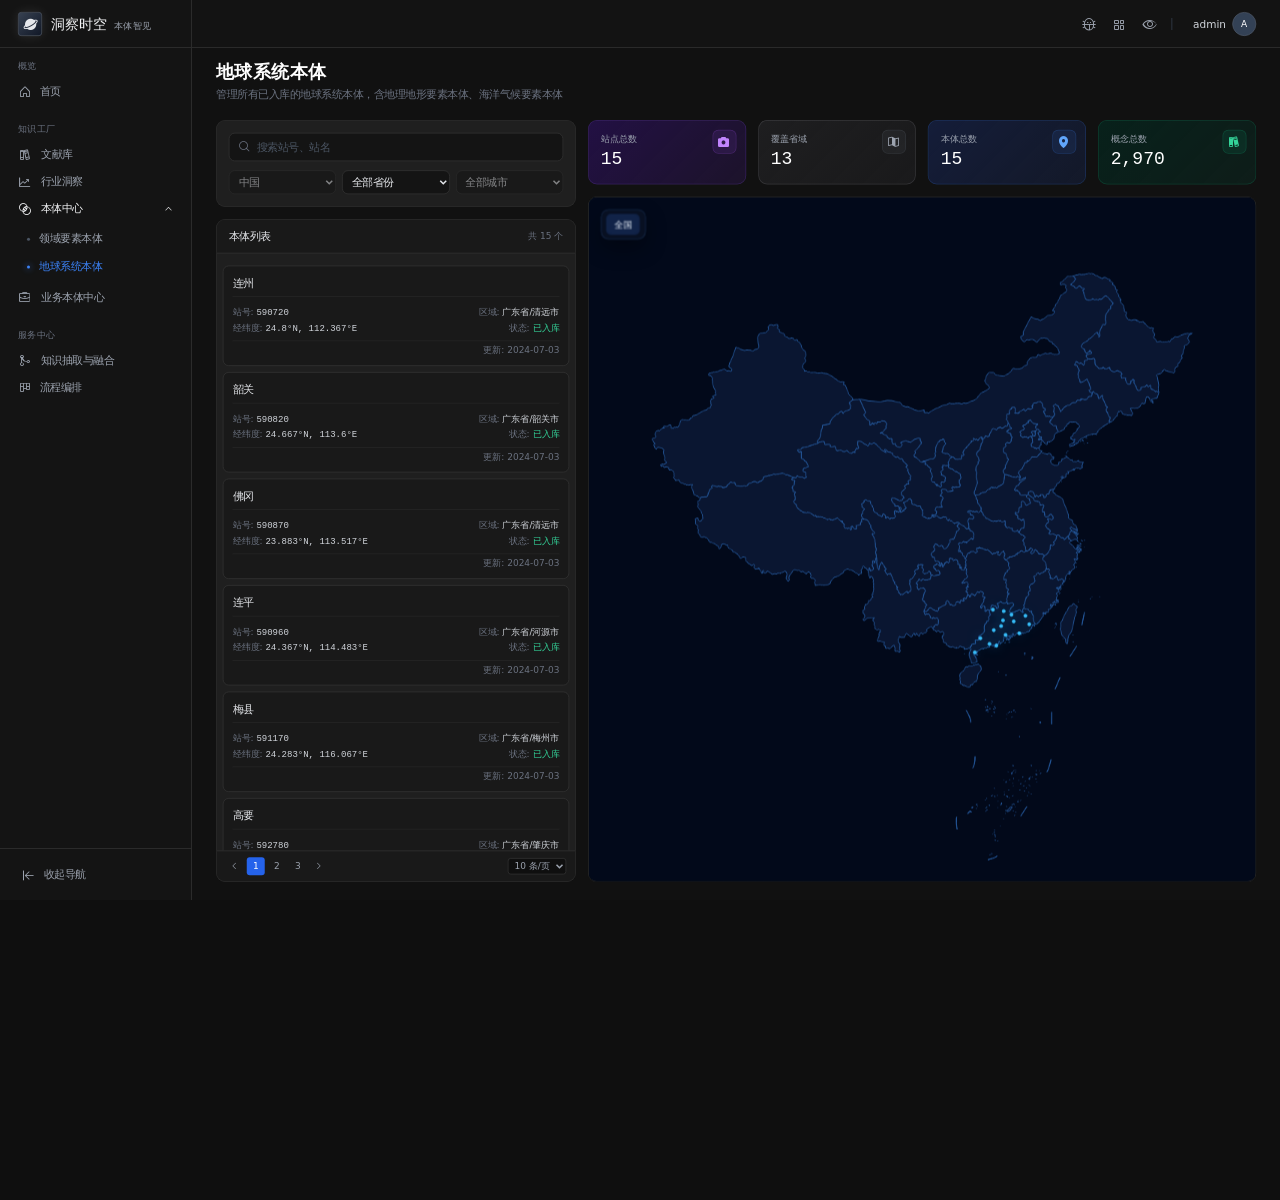
==== geography_ontology/geography_ontology/index.html @ ad1ed8b3 "Add files via upload" ====
﻿﻿﻿﻿﻿﻿﻿﻿﻿﻿﻿﻿﻿﻿﻿﻿﻿﻿﻿﻿﻿﻿﻿﻿﻿﻿﻿﻿﻿﻿﻿﻿﻿﻿﻿﻿﻿﻿﻿﻿﻿﻿﻿﻿﻿﻿﻿﻿﻿﻿﻿﻿﻿﻿﻿﻿﻿﻿﻿﻿﻿﻿﻿﻿﻿﻿﻿﻿﻿﻿﻿<!DOCTYPE html>
<html lang="zh-CN" class="dark">
<head>
    <meta charset="UTF-8">
    <meta name="viewport" content="width=device-width, initial-scale=1.0">
    <title>洞察时空 本体智见 - 领域要素本体</title>
    <!-- Tailwind CSS -->
    <script src="vendor/tailwind-3.4.17.js"></script>
    <script>
        tailwind.config = {
            darkMode: 'class',
            theme: {
                extend: {
                    colors: {
                        dark: {
                            900: '#0f0f0f',
                            800: '#141414',
                            700: '#1e1e1e',
                            600: '#2a2a2a',
                            border: '#333333'
                        },
                        brand: {
                            blue: '#3b82f6',
                            green: '#10b981',
                            purple: '#8b5cf6',
                            orange: '#f59e0b'
                        }
                    },
                    fontFamily: {
                        sans: ['Inter', 'system-ui', '-apple-system', 'BlinkMacSystemFont', 'Segoe UI', 'Roboto', 'Helvetica Neue', 'Arial', 'sans-serif'],
                        mono: ['ui-monospace', 'SFMono-Regular', 'Menlo', 'Monaco', 'Consolas', 'Liberation Mono', 'Courier New', 'monospace'],
                    }
                }
            }
        }
    </script>
    <!-- Alpine.js -->
    <script defer src="vendor/alpine-3.15.12.min.js"></script>
    <!-- ECharts -->
    <script src="vendor/echarts-5.5.0.min.js"></script>
    <!-- Phosphor Icons -->
    <link rel="stylesheet" href="vendor/phosphor/regular/style.css">
    <link rel="stylesheet" href="vendor/phosphor/fill/style.css">
    
    <link rel="stylesheet" href="styles.css">
</head>
<body class="bg-dark-900 text-gray-300 font-sans h-screen overflow-hidden flex selection:bg-brand-blue/30" x-data="ontologyApp()">
    
    <!-- Sidebar -->
    <aside class="w-64 flex-shrink-0 border-r border-dark-border bg-dark-800 flex flex-col h-full transition-all duration-300 relative z-20">
        <!-- Logo Area -->
        <div class="h-16 flex items-center px-6 border-b border-dark-border">
            <div class="flex items-center gap-3">
                <div class="w-8 h-8 rounded bg-gradient-to-br from-gray-700 to-gray-900 flex items-center justify-center border border-gray-600 shadow-[0_0_15px_rgba(255,255,255,0.1)]">
                    <i class="ph-fill ph-planet text-xl text-gray-200"></i>
                </div>
                <span class="text-gray-100 font-medium tracking-wide text-lg">洞察时空 <span class="text-xs text-gray-400 ml-1">本体智见</span></span>
            </div>
        </div>

        <!-- Navigation Menu -->
        <div class="flex-1 overflow-y-auto py-4 px-3 space-y-6">
            <!-- 概览 -->
            <div>
                <div class="text-xs text-gray-500 mb-2 px-3 tracking-wider">概览</div>
                <a href="#" class="flex items-center gap-3 px-3 py-2 rounded-lg text-gray-400 hover:text-gray-100 hover:bg-dark-700 transition-colors">
                    <i class="ph ph-house text-lg"></i>
                    <span class="text-sm">首页</span>
                </a>
            </div>

            <!-- 知识工厂 -->
            <div x-data="{ ontologyOpen: true }">
                <div class="text-xs text-gray-500 mb-2 px-3 tracking-wider">知识工厂</div>
                <a href="#" class="flex items-center gap-3 px-3 py-2 rounded-lg text-gray-400 hover:text-gray-100 hover:bg-dark-700 transition-colors">
                    <i class="ph ph-books text-lg"></i>
                    <span class="text-sm">文献库</span>
                </a>
                <a href="#" class="flex items-center gap-3 px-3 py-2 rounded-lg text-gray-400 hover:text-gray-100 hover:bg-dark-700 transition-colors">
                    <i class="ph ph-chart-line-up text-lg"></i>
                    <span class="text-sm">行业洞察</span>
                </a>
                
                <!-- 本体中心 (一级菜单) -->
                <div>
                    <button @click="ontologyOpen = !ontologyOpen" class="w-full flex items-center justify-between px-3 py-2 rounded-lg text-gray-100 hover:bg-dark-700 transition-colors">
                        <div class="flex items-center gap-3">
                            <i class="ph ph-intersect text-lg"></i>
                            <span class="text-sm font-medium">本体中心</span>
                        </div>
                        <i class="ph ph-caret-down text-xs transition-transform duration-200" :class="ontologyOpen ? 'rotate-180' : ''"></i>
                    </button>
                    <!-- 二级菜单 -->
                    <div x-show="ontologyOpen" x-collapse class="nav-submenu">
                        <a href="#" @click.prevent="activeMenu = 'domain'" :class="activeMenu === 'domain' ? 'active' : ''">领域要素本体</a>
                        <a href="#" @click.prevent="activeMenu = 'geography'" :class="activeMenu === 'geography' ? 'active' : ''">地球系统本体</a>
                    </div>
                </div>

                <a href="#" class="flex items-center gap-3 px-3 py-2 rounded-lg text-gray-400 hover:text-gray-100 hover:bg-dark-700 transition-colors mt-1">
                    <i class="ph ph-briefcase text-lg"></i>
                    <span class="text-sm">业务本体中心</span>
                </a>
            </div>

            <!-- 服务中心 -->
            <div>
                <div class="text-xs text-gray-500 mb-2 px-3 tracking-wider">服务中心</div>
                <a href="#" class="flex items-center gap-3 px-3 py-2 rounded-lg text-gray-400 hover:text-gray-100 hover:bg-dark-700 transition-colors">
                    <i class="ph ph-git-merge text-lg"></i>
                    <span class="text-sm">知识抽取与融合</span>
                </a>
                <a href="#" class="flex items-center gap-3 px-3 py-2 rounded-lg text-gray-400 hover:text-gray-100 hover:bg-dark-700 transition-colors">
                    <i class="ph ph-kanban text-lg"></i>
                    <span class="text-sm">流程编排</span>
                </a>
            </div>
        </div>

        <!-- Bottom Actions -->
        <div class="p-4 border-t border-dark-border">
            <button class="flex items-center gap-3 px-3 py-2 rounded-lg text-gray-400 hover:text-gray-100 hover:bg-dark-700 transition-colors w-full">
                <i class="ph ph-arrow-line-left text-lg"></i>
                <span class="text-sm">收起导航</span>
            </button>
        </div>
    </aside>

    <!-- Main Content -->
    <main class="flex-1 flex flex-col h-full relative overflow-hidden bg-[#111111]">
        <!-- Top Header -->
        <header class="h-16 flex items-center justify-end px-6 border-b border-dark-border bg-dark-800/80 backdrop-blur-sm z-10 absolute top-0 w-full">
            <div class="flex items-center gap-5">
                <button class="text-gray-400 hover:text-white transition"><i class="ph ph-bug text-xl"></i></button>
                <button class="text-gray-400 hover:text-white transition"><i class="ph ph-squares-four text-xl"></i></button>
                <button class="text-gray-400 hover:text-white transition"><i class="ph ph-eye text-xl"></i></button>
                <div class="h-4 w-px bg-gray-700"></div>
                <div class="flex items-center gap-2 cursor-pointer hover:bg-dark-700 py-1 px-2 rounded transition">
                    <span class="text-sm text-gray-300">admin</span>
                    <span class="w-8 h-8 rounded-full border border-gray-600 bg-slate-700 text-xs text-white flex items-center justify-center" aria-label="Admin avatar">A</span>
                </div>
            </div>
        </header>

        <!-- Scrollable Content Area -->
        <div class="flex-1 overflow-y-auto pt-16 pb-6 px-8 relative">
            
            <!-- ==============================
                 领域要素本体 (Domain View)
            ============================== -->
            <div x-show="activeMenu === 'domain'" x-cloak class="flex flex-col h-full">
                <!-- Page Title Area -->
                <div x-show="geoPageMode === 'main' && geoCurrentView !== 'graph'" x-cloak class="mt-4 mb-6">
                    <h1 class="text-2xl font-semibold text-white mb-1 tracking-wide">领域要素本体</h1>
                    <p class="text-sm text-gray-500">管理所有已入库领域要素本体，支持编辑、版本追踪与跨任务复用</p>
                </div>

                <!-- Stats Cards -->
                <div x-show="geoPageMode === 'main' && geoCurrentView !== 'graph'" x-cloak class="grid grid-cols-1 md:grid-cols-2 lg:grid-cols-4 gap-4 mb-6">
                    <!-- Card 1 -->
                    <div class="rounded-xl p-5 stat-card-blue relative overflow-hidden group">
                        <div class="absolute top-4 right-4 w-10 h-10 rounded-lg bg-blue-500/10 flex items-center justify-center border border-blue-500/20">
                            <i class="ph-fill ph-intersect text-blue-400 text-xl"></i>
                        </div>
                        <div class="text-sm text-gray-400 mb-2">本体总数</div>
                        <div class="text-3xl font-mono text-white mb-3">104</div>
                        <div class="text-xs text-gray-500 flex items-center gap-1">
                            当前库内本体条目
                        </div>
                    </div>
                    <!-- Card 2 -->
                    <div class="rounded-xl p-5 stat-card-green relative overflow-hidden group">
                        <div class="absolute top-4 right-4 w-10 h-10 rounded-lg bg-emerald-500/10 flex items-center justify-center border border-emerald-500/20">
                            <i class="ph-fill ph-books text-emerald-400 text-xl"></i>
                        </div>
                        <div class="text-sm text-gray-400 mb-2">累计概念数</div>
                        <div class="text-3xl font-mono text-white mb-3">4,099</div>
                        <div class="text-xs text-gray-500 flex items-center gap-1">
                            其中 0 个待人工确认
                        </div>
                    </div>
                    <!-- Card 3 -->
                    <div class="rounded-xl p-5 stat-card-gray relative overflow-hidden group">
                        <div class="absolute top-4 right-4 w-10 h-10 rounded-lg bg-gray-500/10 flex items-center justify-center border border-gray-500/20">
                            <i class="ph-fill ph-share-network text-gray-400 text-xl"></i>
                        </div>
                        <div class="text-sm text-gray-400 mb-2">累计关系数</div>
                        <div class="text-3xl font-mono text-white mb-3">4,953</div>
                        <div class="text-xs text-gray-500 flex items-center gap-1">
                            各本体 relate_nums 合计
                        </div>
                    </div>
                    <!-- Card 4 -->
                    <div class="rounded-xl p-5 stat-card-purple relative overflow-hidden group">
                        <div class="absolute top-4 right-4 w-10 h-10 rounded-lg bg-purple-500/10 flex items-center justify-center border border-purple-500/20">
                            <i class="ph-fill ph-hard-drives text-purple-400 text-xl"></i>
                        </div>
                        <div class="text-sm text-gray-400 mb-2">版本状态明细</div>
                        <div class="text-3xl font-mono text-white mb-3">111</div>
                        <div class="text-xs text-gray-500 flex items-center gap-1">
                            ontology_center_version 行数
                        </div>
                    </div>
                </div>

                <!-- Toolbar & Content Container -->
                <div class="glass-panel rounded-xl border border-dark-border flex flex-col flex-1 min-h-[500px]">
                    
                    <!-- Toolbar -->
                    <div class="p-4 border-b border-dark-border flex flex-wrap items-center justify-between gap-4">
                        <div class="flex items-center gap-3">
                            <button class="flex items-center gap-2 px-3 py-1.5 rounded-lg bg-dark-700 hover:bg-dark-600 border border-dark-border text-sm text-gray-300 transition-colors">
                                <i class="ph ph-arrows-clockwise"></i>
                                刷新
                            </button>
                        </div>

                        <div class="flex items-center gap-3">
                            <!-- Filters -->
                            <div class="flex items-center bg-dark-800 rounded-lg border border-dark-border p-1">
                                <select class="bg-transparent text-sm text-gray-300 px-2 py-1 outline-none border-r border-dark-border cursor-pointer appearance-none pr-6 relative">
                                    <option>全部领域</option>
                                    <option>地质</option>
                                    <option>光伏</option>
                                </select>
                                <select class="bg-transparent text-sm text-gray-300 px-2 py-1 outline-none cursor-pointer appearance-none pr-6">
                                    <option>更新日期降序 (新→旧)</option>
                                    <option>更新日期升序 (旧→新)</option>
                                </select>
                            </div>

                            <!-- View Toggles -->
                            <div class="flex items-center bg-dark-800 rounded-lg border border-dark-border p-1">
                                <button @click="currentView = 'graph'" 
                                        :class="currentView === 'graph' ? 'bg-dark-600 text-white shadow' : 'text-gray-400 hover:text-gray-200'"
                                        class="flex items-center gap-1.5 px-3 py-1 rounded-md text-sm transition-all">
                                    <i class="ph ph-projector-screen-chart"></i>
                                    图谱
                                </button>
                                <button @click="currentView = 'list'" 
                                        :class="currentView === 'list' ? 'bg-dark-600 text-white shadow' : 'text-gray-400 hover:text-gray-200'"
                                        class="flex items-center gap-1.5 px-3 py-1 rounded-md text-sm transition-all">
                                    <i class="ph ph-list-dashes"></i>
                                    列表
                                </button>
                                <button @click="currentView = 'card'" 
                                        :class="currentView === 'card' ? 'bg-dark-600 text-white shadow' : 'text-gray-400 hover:text-gray-200'"
                                        class="flex items-center gap-1.5 px-3 py-1 rounded-md text-sm transition-all">
                                    <i class="ph ph-squares-four"></i>
                                    展板
                                </button>
                            </div>

                            <!-- Search -->
                            <div class="relative">
                                <i class="ph ph-magnifying-glass absolute left-3 top-1/2 -translate-y-1/2 text-gray-500"></i>
                                <input type="text" placeholder="搜索本体名称" class="bg-dark-800 border border-dark-border rounded-lg pl-9 pr-4 py-1.5 text-sm text-gray-200 focus:outline-none focus:border-gray-500 w-48 transition-colors placeholder-gray-600">
                            </div>
                        </div>
                    </div>

                    <!-- Content Area -->
                    <div class="flex-1 relative bg-dark-900/50 rounded-b-xl overflow-hidden">
                        
                        <!-- List View -->
                        <div x-show="currentView === 'list'" x-cloak class="absolute inset-0 overflow-auto">
                            <table class="w-full text-left dark-table">
                                <thead>
                                    <tr>
                                        <th class="w-12"><input type="checkbox" class="custom-checkbox"></th>
                                        <th>本体名称</th>
                                        <th>领域</th>
                                        <th>状态</th>
                                        <th>概念</th>
                                        <th>关系</th>
                                        <th>版本</th>
                                        <th>创建者</th>
                                        <th>更新时间</th>
                                        <th class="text-right">操作</th>
                                    </tr>
                                </thead>
                                <tbody>
                                    <template x-for="item in ontologies" :key="item.id">
                                        <tr>
                                            <td><input type="checkbox" class="custom-checkbox"></td>
                                            <td>
                                                <div class="font-medium text-gray-200" x-text="item.name"></div>
                                            </td>
                                            <td>
                                                <span class="px-2 py-1 rounded bg-dark-700 text-xs border border-dark-border" x-text="item.domain"></span>
                                            </td>
                                            <td>
                                                <div class="flex items-center text-xs">
                                                    <span class="status-dot" :class="item.status === '已入库' ? 'status-published' : 'status-draft'"></span>
                                                    <span :class="item.status === '已入库' ? 'text-emerald-400' : 'text-amber-400'" x-text="item.status"></span>
                                                </div>
                                            </td>
                                            <td x-text="item.concepts" class="font-mono text-gray-400"></td>
                                            <td x-text="item.relations" class="font-mono text-gray-400"></td>
                                            <td x-text="item.version" class="font-mono text-gray-400"></td>
                                            <td x-text="item.creator" class="text-gray-500"></td>
                                            <td x-text="item.updatedAt" class="text-gray-500 text-xs"></td>
                                            <td class="text-right">
                                                <div class="flex items-center justify-end gap-3 text-xs">
                                                    <button class="text-blue-400 hover:text-blue-300 transition">预览</button>
                                                    <button class="text-blue-400 hover:text-blue-300 transition">版本</button>
                                                    <button class="text-red-400 hover:text-red-300 transition">删除</button>
                                                </div>
                                            </td>
                                        </tr>
                                    </template>
                                </tbody>
                            </table>
                            
                            <!-- Pagination (List View) -->
                            <div class="px-6 py-4 border-t border-dark-border flex items-center justify-end gap-4 text-sm text-gray-400">
                                <span>共 104 条</span>
                                <div class="flex items-center gap-1">
                                    <button class="w-7 h-7 rounded flex items-center justify-center hover:bg-dark-700 border border-transparent hover:border-dark-border"><i class="ph ph-caret-left"></i></button>
                                    <button class="w-7 h-7 rounded flex items-center justify-center bg-blue-600 text-white">1</button>
                                    <button class="w-7 h-7 rounded flex items-center justify-center hover:bg-dark-700 border border-transparent hover:border-dark-border">2</button>
                                    <button class="w-7 h-7 rounded flex items-center justify-center hover:bg-dark-700 border border-transparent hover:border-dark-border">3</button>
                                    <button class="w-7 h-7 rounded flex items-center justify-center hover:bg-dark-700 border border-transparent hover:border-dark-border">4</button>
                                    <span class="px-1">...</span>
                                    <button class="w-7 h-7 rounded flex items-center justify-center hover:bg-dark-700 border border-transparent hover:border-dark-border">7</button>
                                    <button class="w-7 h-7 rounded flex items-center justify-center hover:bg-dark-700 border border-transparent hover:border-dark-border"><i class="ph ph-caret-right"></i></button>
                                </div>
                                <div class="flex items-center gap-2">
                                    <select class="bg-dark-800 border border-dark-border rounded px-2 py-1 outline-none text-xs">
                                        <option>15 条/页</option>
                                    </select>
                                    <span>跳至</span>
                                    <input type="text" class="w-10 bg-dark-800 border border-dark-border rounded px-2 py-1 outline-none text-center text-xs">
                                    <span>页</span>
                                </div>
                            </div>
                        </div>

                        <!-- Card View -->
                        <div x-show="currentView === 'card'" x-cloak class="absolute inset-0 overflow-auto p-6">
                            <div class="grid grid-cols-1 md:grid-cols-2 xl:grid-cols-4 gap-4">
                                <template x-for="item in ontologies" :key="item.id">
                                    <div class="glass-card rounded-xl p-5 hover:border-gray-500 transition-colors cursor-pointer group">
                                        <div class="flex items-start justify-between mb-3">
                                            <h3 class="font-medium text-gray-200 group-hover:text-blue-400 transition-colors line-clamp-2 pr-2" x-text="item.name"></h3>
                                            <div class="flex-shrink-0 flex items-center px-2 py-1 rounded bg-dark-800 border border-dark-border text-xs gap-1.5">
                                                <span class="status-dot !mr-0" :class="item.status === '已入库' ? 'status-published' : 'status-draft'"></span>
                                                <span :class="item.status === '已入库' ? 'text-emerald-400' : 'text-amber-400'" x-text="item.status"></span>
                                            </div>
                                        </div>
                                        <div class="mb-4">
                                            <span class="px-2 py-1 rounded bg-dark-800 text-xs border border-dark-border text-gray-400" x-text="item.domain"></span>
                                        </div>
                                        <div class="grid grid-cols-3 gap-2 mb-4 pb-4 border-b border-dark-border/50">
                                            <div>
                                                <div class="text-xs text-gray-500 mb-1">概念</div>
                                                <div class="font-mono text-gray-300 text-lg" x-text="item.concepts"></div>
                                            </div>
                                            <div>
                                                <div class="text-xs text-gray-500 mb-1">关系</div>
                                                <div class="font-mono text-gray-300 text-lg" x-text="item.relations"></div>
                                            </div>
                                            <div>
                                                <div class="text-xs text-gray-500 mb-1">版本</div>
                                                <div class="font-mono text-gray-300 text-lg" x-text="item.version"></div>
                                            </div>
                                        </div>
                                        <div class="flex items-center justify-between text-xs">
                                            <div class="text-gray-500">
                                                <span x-text="item.domain === '地质' ? '地质' : '光伏'"></span>
                                            </div>
                                            <div class="flex items-center gap-3">
                                                <span class="text-amber-500 hover:text-amber-400" x-show="item.status === '草稿'">草稿</span>
                                                <span class="text-blue-400 hover:text-blue-300" x-show="item.status !== '草稿'">预览</span>
                                            </div>
                                        </div>
                                    </div>
                                </template>
                            </div>
                            
                            <!-- Pagination (Card View) -->
                            <div class="mt-6 flex items-center justify-end gap-4 text-sm text-gray-400">
                                <span>共 104 条</span>
                                <div class="flex items-center gap-1">
                                    <button class="w-7 h-7 rounded flex items-center justify-center hover:bg-dark-700 border border-transparent hover:border-dark-border"><i class="ph ph-caret-left"></i></button>
                                    <button class="w-7 h-7 rounded flex items-center justify-center bg-blue-600 text-white">1</button>
                                    <button class="w-7 h-7 rounded flex items-center justify-center hover:bg-dark-700 border border-transparent hover:border-dark-border">2</button>
                                    <button class="w-7 h-7 rounded flex items-center justify-center hover:bg-dark-700 border border-transparent hover:border-dark-border"><i class="ph ph-caret-right"></i></button>
                                </div>
                                <div class="flex items-center gap-2">
                                    <select class="bg-dark-800 border border-dark-border rounded px-2 py-1 outline-none text-xs">
                                        <option>15 条/页</option>
                                    </select>
                                    <span>跳至</span>
                                    <input type="text" class="w-10 bg-dark-800 border border-dark-border rounded px-2 py-1 outline-none text-center text-xs">
                                    <span>页</span>
                                </div>
                            </div>
                        </div>

                        <!-- Graph View -->
                        <div x-show="currentView === 'graph'" x-cloak class="absolute inset-0 flex flex-col bg-[#0a0a0a]">
                            <!-- Graph Toolbar -->
                            <div class="absolute top-4 left-4 z-10 flex items-center gap-2 bg-dark-800/80 backdrop-blur rounded-lg border border-dark-border p-1">
                                <button class="px-3 py-1.5 rounded hover:bg-dark-600 text-sm text-gray-300 flex items-center gap-2 transition">
                                    <i class="ph ph-arrows-clockwise"></i> 刷新
                                </button>
                                <div class="w-px h-4 bg-dark-border"></div>
                                <button class="px-3 py-1.5 rounded hover:bg-dark-600 text-sm text-gray-300 flex items-center gap-2 transition">
                                    <i class="ph ph-corners-out"></i> 全屏
                                </button>
                                <div class="w-px h-4 bg-dark-border"></div>
                                <button class="px-3 py-1.5 rounded hover:bg-dark-600 text-sm text-gray-300 flex items-center gap-2 transition">
                                    <i class="ph ph-cube"></i> 3D
                                </button>
                            </div>
                            
                            <!-- Graph Info overlay -->
                            <div class="absolute top-16 left-4 z-10 text-xs text-blue-400">
                                本体中心 - 517 节点 / 786 边
                            </div>

                            <!-- ECharts Container -->
                            <div id="echarts-container" class="w-full h-full" x-effect="initGraph(currentView)"></div>
                            
                            <!-- Mini Map Overlay -->
                            <div class="absolute bottom-4 right-4 z-10 w-48 h-32 bg-dark-800/80 backdrop-blur border border-dark-border rounded-lg p-2 flex flex-col">
                                <div class="text-[10px] text-gray-500 mb-1">鹰眼图</div>
                                <div class="flex-1 relative border border-dark-border/50 rounded bg-dark-900 overflow-hidden">
                                    <!-- Mock minimap visuals -->
                                    <div class="absolute inset-2 border border-blue-500/30 rounded bg-blue-500/5 pointer-events-none"></div>
                                    <div class="w-full h-full opacity-30 bg-[url('[data-uri]')]"></div>
                                </div>
                            </div>
                        </div>
                    </div>
                </div>
            </div>

            <!-- ==============================
                 地球系统本体 (Geography View)
            ============================== -->
            <div x-show="activeMenu === 'geography'" x-cloak class="flex flex-col h-full">
                <!-- Page Title Area (Hidden in Detail View) -->
                <div x-show="geoPageMode === 'main'" x-cloak class="mt-4 mb-6">
                    <h1 class="text-2xl font-semibold text-white mb-1 tracking-wide">地球系统本体</h1>
                    <p class="text-sm text-gray-500">管理所有已入库的地球系统本体，含地理地形要素本体、海洋气候要素本体</p>
                </div>

                <!-- Main Layout Split -->
                <div x-show="geoPageMode === 'main'" x-cloak class="flex gap-4 flex-1 min-h-[500px] overflow-hidden">
                    <!-- Left Panel: 35% Navigation Area -->
                    <div class="w-[35%] min-w-[360px] max-w-[480px] flex flex-col gap-4 h-full">
                        <!-- Search & Filters -->
                        <div class="glass-panel rounded-xl border border-dark-border p-4 flex flex-col gap-3">
                            <div class="relative">
                                <i class="ph ph-magnifying-glass absolute left-3 top-1/2 -translate-y-1/2 text-gray-500"></i>
                                <input x-model="geoSearchQuery" type="text" placeholder="搜索站号、站名" class="w-full bg-dark-800 border border-dark-border rounded-lg pl-9 pr-4 py-2 text-sm text-gray-200 focus:outline-none focus:border-gray-500 transition-colors placeholder-gray-600">
                            </div>
                            <div class="flex gap-2">
                                <select class="flex-1 bg-dark-800 border border-dark-border rounded-lg px-2 py-1.5 text-sm text-gray-200 focus:outline-none disabled:opacity-50" disabled>
                                    <option value="CN">中国</option>
                                </select>
                                <select x-model="geoProvinceFilterCode" @change="handleGeoProvinceChange()" class="flex-1 bg-dark-800 border border-dark-border rounded-lg px-2 py-1.5 text-sm text-gray-200 focus:outline-none">
                                    <option value="">全部省份</option>
                                    <template x-for="province in geoProvinceOptions" :key="province.code">
                                        <option :value="province.code" x-text="province.name"></option>
                                    </template>
                                </select>
                                <select x-model="geoCityFilterCode" @change="handleGeoCityChange()" :disabled="!geoProvinceFilterCode" class="flex-1 bg-dark-800 border border-dark-border rounded-lg px-2 py-1.5 text-sm text-gray-200 focus:outline-none disabled:opacity-50">
                                    <option value="">全部城市</option>
                                    <template x-for="city in geoCityOptions" :key="city.code">
                                        <option :value="city.code" x-text="city.name"></option>
                                    </template>
                                </select>
                            </div>
                        </div>

                        <!-- Ontology List -->
                        <div class="glass-panel rounded-xl border border-dark-border flex-1 flex flex-col overflow-hidden">
                            <div class="px-4 py-3 border-b border-dark-border flex items-center justify-between bg-dark-800/50">
                                <span class="text-sm font-medium text-gray-200">本体列表</span>
                                <span class="text-xs text-gray-500">共 <span x-text="filteredGeoOntologies.length"></span> 个</span>
                            </div>
                            <div class="flex-1 overflow-y-auto p-2 space-y-2">
                                <template x-for="item in filteredGeoOntologies" :key="item.id">
                                    <div class="p-3 rounded-lg border border-dark-border hover:border-gray-500 bg-dark-800/50 hover:bg-dark-700/50 transition-colors cursor-pointer" @click="openGeoDetail(item, 'profile')">
                                        <div class="flex items-center justify-between mb-3 border-b border-dark-border/50 pb-2">
                                            <div class="font-medium text-gray-200 text-sm">
                                                <span x-text="item.name"></span>
                                            </div>
                                        </div>
                                        <div class="grid grid-cols-2 gap-y-1 gap-x-2 text-xs text-gray-500">
                                            <div>站号: <span class="text-gray-300 font-mono" x-text="item.id"></span></div>
                                            <div class="text-right">区域: <span class="text-gray-300" x-text="item.region"></span></div>
                                            <div>经纬度: <span class="text-gray-300 font-mono" x-text="item.latlng"></span></div>
                                            <div class="text-right">状态: <span class="text-emerald-400" x-text="item.status"></span></div>
                                            <div class="col-span-2 mt-1 pt-1 border-t border-dark-border/50 text-right">
                                                更新: <span x-text="item.updatedAt"></span>
                                            </div>
                                        </div>
                                    </div>
                                </template>
                                <div x-show="filteredGeoOntologies.length === 0" class="py-8 text-center text-sm text-gray-500">
                                    暂无匹配数据
                                </div>
                            </div>
                            <div class="px-3 py-2 border-t border-dark-border flex items-center justify-between text-xs text-gray-400 bg-dark-800/50">
                                <div class="flex items-center gap-1">
                                    <button class="w-6 h-6 rounded flex items-center justify-center hover:bg-dark-700"><i class="ph ph-caret-left"></i></button>
                                    <button class="w-6 h-6 rounded flex items-center justify-center bg-blue-600 text-white">1</button>
                                    <button class="w-6 h-6 rounded flex items-center justify-center hover:bg-dark-700">2</button>
                                    <button class="w-6 h-6 rounded flex items-center justify-center hover:bg-dark-700">3</button>
                                    <button class="w-6 h-6 rounded flex items-center justify-center hover:bg-dark-700"><i class="ph ph-caret-right"></i></button>
                                </div>
                                <select class="bg-dark-900 border border-dark-border rounded px-1 py-0.5 outline-none">
                                    <option>10 条/页</option>
                                </select>
                            </div>
                        </div>
                    </div>

                    <!-- Right Panel: 70% Display Area -->
                    <div class="flex-1 flex flex-col gap-4 h-full min-w-0">
                        <!-- Stats Cards -->
                        <div class="grid grid-cols-4 gap-4 shrink-0">
                            <div class="rounded-xl p-4 stat-card-purple relative overflow-hidden group">
                                <div class="absolute top-3 right-3 w-8 h-8 rounded-lg bg-purple-500/10 flex items-center justify-center border border-purple-500/20">
                                    <i class="ph-fill ph-camera text-purple-400 text-lg"></i>
                                </div>
                                <div class="text-xs text-gray-400 mb-1">站点总数</div>
                                <div class="text-2xl font-mono text-white" x-text="geoStats.stationCount || 2000"></div>
                            </div>
                            <div class="rounded-xl p-4 stat-card-gray relative overflow-hidden group">
                                <div class="absolute top-3 right-3 w-8 h-8 rounded-lg bg-gray-500/10 flex items-center justify-center border border-gray-500/20">
                                    <i class="ph-fill ph-map-trifold text-gray-400 text-lg"></i>
                                </div>
                                <div class="text-xs text-gray-400 mb-1">覆盖省域</div>
                                <div class="text-2xl font-mono text-white" x-text="geoStats.provinceCount || 31"></div>
                            </div>
                            <div class="rounded-xl p-4 stat-card-blue relative overflow-hidden group">
                                <div class="absolute top-3 right-3 w-8 h-8 rounded-lg bg-blue-500/10 flex items-center justify-center border border-blue-500/20">
                                    <i class="ph-fill ph-map-pin text-blue-400 text-lg"></i>
                                </div>
                                <div class="text-xs text-gray-400 mb-1">本体总数</div>
                                <div class="text-2xl font-mono text-white" x-text="geoStats.ontologyCount || 15"></div>
                            </div>
                            <div class="rounded-xl p-4 stat-card-green relative overflow-hidden group">
                                <div class="absolute top-3 right-3 w-8 h-8 rounded-lg bg-emerald-500/10 flex items-center justify-center border border-emerald-500/20">
                                    <i class="ph-fill ph-books text-emerald-400 text-lg"></i>
                                </div>
                                <div class="text-xs text-gray-400 mb-1">概念总数</div>
                                <div class="text-2xl font-mono text-white" x-text="geoStats.conceptCount || 2970"></div>
                            </div>
                        </div>

                        <!-- Map -->
                        <div x-ref="geoPanel" class="geo-panel flex-1 glass-panel rounded-xl border border-dark-border relative overflow-hidden flex flex-col">
                            <div class="absolute inset-0 bg-[#040b17] geo-map-stage">
                                <div class="geo-graph-workspace w-full h-full">
                                    <section class="geo-map-shell w-full h-full relative">
                                        <!-- Current administrative path -->
                                        <nav class="geo-location-path absolute top-4 left-4 z-10" aria-label="当前行政区">
                                            <template x-for="(item, index) in geoBreadcrumbs" :key="item.code">
                                                <div class="flex items-center">
                                                    <i x-show="index > 0" class="ph ph-caret-right geo-location-divider"></i>
                                                    <button @click="navigateToBreadcrumb(index)" :class="index === geoBreadcrumbs.length - 1 ? 'is-current' : ''" class="geo-location-tag" x-text="item.label"></button>
                                                </div>
                                            </template>
                                        </nav>
                                        
                                        <div x-show="geoMapError" x-cloak class="geo-map-error">
                                            <i class="ph ph-warning-circle"></i>
                                            <span x-text="geoMapError"></span>
                                        </div>

                                        <div id="geo-map-container" class="w-full h-full geo-map-canvas" x-effect="initGeoMap('graph')"></div>
                                        
                                        <div x-show="currentGeoRegion.level > 0" x-cloak class="geo-map-guide">
                                            <i class="ph ph-cursor-click mr-1"></i> 提示：省/市层级下单机站点可进入详情页；
                                        </div>
                                    </section>
                                </div>
                            </div>
                        </div>
                    </div>
                </div>



                <div x-show="geoPageMode === 'detail'" x-cloak class="geo-detail-shell flex-1 mt-4">
                    <div class="geo-detail-frame">
                        <div class="flex items-center justify-between px-6 py-4 border-b border-dark-border">
                            <div class="flex items-center gap-4">
                                <button @click="closeGeoDetail()" class="w-8 h-8 flex items-center justify-center rounded bg-indigo-500/20 text-indigo-400 hover:text-white hover:bg-indigo-500/40 transition">
                                    <span class="text-[10px] uppercase font-bold tracking-wider">返回</span>
                                </button>
                                <div>
                                    <h2 class="text-[22px] font-semibold text-white leading-none">洞察自动化测试-1540</h2>
                                    <div class="mt-2 text-xs text-slate-400">
                                        创建者：admin - 更新时间：2026-07-08 16:00:45
                                    </div>
                                </div>
                            </div>

                            <div class="flex items-center gap-4">
                                <div class="flex items-center bg-dark-800 border border-dark-border rounded-lg overflow-hidden h-12 w-32">
                                    <div class="w-12 h-full bg-emerald-500/10 border-r border-dark-border flex items-center justify-center text-emerald-400">
                                        <i class="ph ph-books text-lg"></i>
                                    </div>
                                    <div class="px-3 flex flex-col justify-center">
                                        <div class="text-[10px] text-slate-500 mb-0.5">概念节点</div>
                                        <div class="text-sm font-medium text-white leading-none">13</div>
                                    </div>
                                </div>
                                <div class="flex items-center bg-dark-800 border border-dark-border rounded-lg overflow-hidden h-12 w-32">
                                    <div class="w-12 h-full bg-indigo-500/10 border-r border-dark-border flex items-center justify-center text-indigo-400">
                                        <i class="ph ph-stack text-lg"></i>
                                    </div>
                                    <div class="px-3 flex flex-col justify-center">
                                        <div class="text-[10px] text-slate-500 mb-0.5">版本数量</div>
                                        <div class="text-sm font-medium text-white leading-none">1</div>
                                    </div>
                                </div>
                                <div class="flex items-center bg-dark-800 border border-dark-border rounded-lg overflow-hidden h-12 w-32">
                                    <div class="w-12 h-full bg-violet-500/10 border-r border-dark-border flex items-center justify-center text-violet-400">
                                        <i class="ph ph-share-network text-lg"></i>
                                    </div>
                                    <div class="px-3 flex flex-col justify-center">
                                        <div class="text-[10px] text-slate-500 mb-0.5">关系边</div>
                                        <div class="text-sm font-medium text-white leading-none">12</div>
                                    </div>
                                </div>
                            </div>
                        </div>

                        <div class="flex items-center justify-between px-6 py-0 border-b border-dark-border bg-dark-800/30">
                            <div class="flex items-center gap-6">
                                <button @click="switchGeoDetailTab('profile')" :class="geoDetailTab === 'profile' ? 'text-indigo-400 border-indigo-400' : 'text-slate-400 border-transparent hover:text-slate-200'" class="flex items-center gap-2 py-3 border-b-2 transition text-sm">
                                    <i class="ph ph-identification-card"></i>
                                    站点画像
                                </button>
                                <button @click="switchGeoDetailTab('preview')" :class="geoDetailTab === 'preview' ? 'text-indigo-400 border-indigo-400' : 'text-slate-400 border-transparent hover:text-slate-200'" class="flex items-center gap-2 py-3 border-b-2 transition text-sm">
                                    <i class="ph ph-projector-screen-chart"></i>
                                    本体图谱
                                </button>
                                <button @click="switchGeoDetailTab('version')" :class="geoDetailTab === 'version' ? 'text-indigo-400 border-indigo-400' : 'text-slate-400 border-transparent hover:text-slate-200'" class="flex items-center gap-2 py-3 border-b-2 transition text-sm">
                                    <i class="ph ph-clock-counter-clockwise"></i>
                                    版本管理
                                </button>
                            </div>
                            <div class="flex items-center">
                                <button class="flex items-center gap-2 px-3 py-1.5 rounded bg-indigo-500/10 text-indigo-400 border border-indigo-500/30 hover:bg-indigo-500/20 transition text-sm">
                                    <i class="ph ph-floppy-disk-back"></i>
                                    保存版本
                                </button>
                            </div>
                        </div>

                        <div x-show="false" x-cloak class="flex-1 overflow-y-auto bg-dark-900 flex flex-col" aria-hidden="true">
                            <!-- Top Section (Dark) -->
                            <div class="p-6 shrink-0">
                                <div class="flex gap-4 h-[220px]">
                                    <!-- Left: Cards & Summary -->
                                    <div class="w-1/2 flex flex-col gap-4">
                                        <div class="flex gap-4 h-24">
                                            <div class="flex-1 bg-dark-800 rounded-lg border border-dark-border p-4 flex flex-col justify-center">
                                                <div class="text-xs text-slate-400 mb-2 text-center">地形类型</div>
                                                <div class="flex items-center justify-center gap-2">
                                                    <div class="w-6 h-6 bg-dark-700 rounded flex items-center justify-center text-slate-400 text-xs"><i class="ph ph-mountains"></i></div>
                                                    <div class="text-lg text-white font-medium">山地</div>
                                                </div>
                                            </div>
                                            <div class="flex-1 bg-dark-800 rounded-lg border border-dark-border p-4 flex flex-col justify-center">
                                                <div class="text-xs text-slate-400 mb-2 text-center">地表类型</div>
                                                <div class="flex items-center justify-center gap-2">
                                                    <div class="w-6 h-6 bg-dark-700 rounded flex items-center justify-center text-slate-400 text-xs"><i class="ph ph-tree"></i></div>
                                                    <div class="text-lg text-white font-medium">林地/森林</div>
                                                </div>
                                            </div>
                                            <div class="flex-1 bg-dark-800 rounded-lg border border-dark-border p-4 flex flex-col justify-center">
                                                <div class="text-xs text-slate-400 mb-2 text-center">城市化等级</div>
                                                <div class="flex items-center justify-center gap-2">
                                                    <div class="w-6 h-6 bg-dark-700 rounded flex items-center justify-center text-slate-400 text-xs"><i class="ph ph-buildings"></i></div>
                                                    <div class="text-lg text-white font-medium">城郊</div>
                                                </div>
                                            </div>
                                            <div class="flex-1 bg-dark-800 rounded-lg border border-dark-border p-4 flex flex-col justify-center">
                                                <div class="text-xs text-slate-400 mb-2 text-center">综合标签</div>
                                                <div class="text-[13px] text-white font-medium text-center leading-tight">山地 · 林地<br>/森林 · 城郊</div>
                                            </div>
                                        </div>
                                        <div class="flex-1 bg-dark-800 rounded-lg border border-dark-border p-4">
                                            <h3 class="text-sm font-semibold text-white mb-2">AI智能总结</h3>
                                            <p class="text-[13px] text-slate-400 leading-relaxed">
                                                佛冈站位于广东省清远市，属于山地林地区域，整体地形起伏较大，周边以森林覆盖为主，5km 范围内河网较发育，距离㵋江约 0.31km，邻近飞来峡水库，城市化程度较低，属于典型山地森林城郊观测站。
                                            </p>
                                        </div>
                                    </div>
                                    <!-- Right: Map -->
                                    <div class="w-1/2 bg-dark-800 rounded-lg border border-dark-border overflow-hidden relative">
                                        <div class="absolute top-3 left-3 flex gap-2 z-10">
                                            <div class="px-2 py-1 bg-black/60 backdrop-blur rounded text-[11px] text-white">广东省/清远市</div>
                                            <div class="px-2 py-1 bg-black/60 backdrop-blur rounded text-[11px] text-white">23.883°N, 113.517°E</div>
                                            <div class="px-2 py-1 bg-black/60 backdrop-blur rounded text-[11px] text-white">站址海拔: 68m</div>
                                        </div>
                                        <div id="legacy-geo-profile-map" class="w-full h-full bg-dark-900"></div>
                                    </div>
                                </div>
                            </div>

                            <!-- Bottom Section (Dark) -->
                            <div class="p-6 bg-dark-950 flex-1">
                                <!-- Middle Section: 5 Columns -->
                                <div class="grid grid-cols-5 gap-4 mb-4">
                                    <!-- Col 1: 地形地貌 -->
                                    <div class="bg-dark-800 rounded-lg p-4 col-span-1 border border-dark-border">
                                        <div class="flex items-center gap-2 mb-4">
                                            <i class="ph-fill ph-mountains text-emerald-500 text-lg"></i>
                                            <h3 class="text-sm font-bold text-white">地形地貌</h3>
                                        </div>
                                        <div class="mb-3 h-12 rounded-lg bg-dark-900/70 border border-dark-border overflow-hidden" id="legacy-chart-terrain-ridges"></div>
                                        <div class="space-y-4">
                                            <div class="flex justify-between items-end">
                                                <div>
                                                    <div class="text-[10px] text-slate-400 mb-1">地形复杂度 RIX (5km)</div>
                                                    <div class="text-lg font-bold text-white">0.152</div>
                                                </div>
                                                <div class="w-16 h-8" id="legacy-chart-rix"></div>
                                            </div>
                                            <div class="flex justify-between items-end">
                                                <div>
                                                    <div class="text-[10px] text-slate-400 mb-1">地形起伏度 dh (5km)</div>
                                                    <div class="text-lg font-bold text-white">44.15 <span class="text-xs font-normal text-slate-500">m</span></div>
                                                </div>
                                                <div class="w-16 h-8" id="legacy-chart-dh"></div>
                                            </div>
                                            <div class="flex gap-2">
                                                <div class="flex-1">
                                                    <div class="text-[10px] text-slate-400 mb-1">平均坡度 (5km)</div>
                                                    <div class="text-lg font-bold text-white">10.81°</div>
                                                    <div class="w-full h-8 mt-1" id="legacy-chart-slope"></div>
                                                </div>
                                                <div class="flex-1">
                                                    <div class="text-[10px] text-slate-400 mb-1">高程范围 (5km)</div>
                                                    <div class="text-lg font-bold text-white">491 <span class="text-xs font-normal text-slate-500">m</span></div>
                                                    <div class="w-full h-8 mt-1" id="legacy-chart-ele"></div>
                                                </div>
                                            </div>
                                        </div>
                                    </div>

                                    <!-- Col 2: 地表覆盖 -->
                                    <div class="bg-dark-800 rounded-lg p-4 col-span-1 border border-dark-border">
                                        <div class="flex items-center gap-2 mb-4">
                                            <i class="ph-fill ph-triangle text-emerald-400 text-lg"></i>
                                            <h3 class="text-sm font-bold text-white">地表覆盖 <span class="text-[10px] text-slate-500 font-normal">(5km)</span></h3>
                                        </div>
                                        <div class="text-[10px] text-slate-400 mb-1">主导类型</div>
                                        <div class="flex items-center gap-2 mb-2">
                                            <div class="w-2 h-2 rounded-full bg-emerald-500"></div>
                                            <div class="text-sm font-bold text-white">林地/森林 (44.7%)</div>
                                        </div>
                                        <div class="h-32 w-full" id="legacy-chart-landcover"></div>
                                        <div class="flex items-center justify-between mt-2 pt-2 border-t border-dark-border">
                                            <div class="text-[11px] text-slate-400">景观多样性</div>
                                            <div class="text-[11px] font-medium text-white">中等 <span class="text-slate-500">(香农指数 0.978)</span></div>
                                        </div>
                                    </div>

                                    <!-- Col 3: 水文环境 -->
                                    <div class="bg-dark-800 rounded-lg p-4 col-span-1 border border-dark-border">
                                        <div class="flex items-center gap-2 mb-4">
                                            <i class="ph-fill ph-drop text-blue-400 text-lg"></i>
                                            <h3 class="text-sm font-bold text-white">水文环境 <span class="text-[10px] text-slate-500 font-normal">(10km)</span></h3>
                                        </div>
                                        <div class="grid grid-cols-2 gap-y-4 gap-x-2">
                                            <div>
                                                <div class="text-[10px] text-slate-400 mb-1">河流数量</div>
                                                <div class="text-lg font-bold text-white">11 <span class="text-xs font-normal text-slate-500">条</span></div>
                                            </div>
                                            <div>
                                                <div class="text-[10px] text-slate-400 mb-1">最近河流距离</div>
                                                <div class="text-lg font-bold text-white">0.31 <span class="text-xs font-normal text-slate-500">km</span></div>
                                            </div>
                                            <div>
                                                <div class="text-[10px] text-slate-400 mb-1">湖泊/水库数量</div>
                                                <div class="text-lg font-bold text-white">2 <span class="text-xs font-normal text-slate-500">个</span></div>
                                            </div>
                                            <div>
                                                <div class="text-[10px] text-slate-400 mb-1">最近水体距离</div>
                                                <div class="text-lg font-bold text-white">3.84 <span class="text-xs font-normal text-slate-500">km</span></div>
                                            </div>
                                            <div>
                                                <div class="text-[10px] text-slate-400 mb-1">河网密度</div>
                                                <div class="text-lg font-bold text-white">0.262 <span class="text-[10px] font-normal text-slate-500">km/km²</span></div>
                                            </div>
                                            <div>
                                                <div class="text-[10px] text-slate-400 mb-1">湿地比例</div>
                                                <div class="text-lg font-bold text-white">0.03 <span class="text-xs font-normal text-slate-500">%</span></div>
                                            </div>
                                        </div>
                                        <div class="mt-4 h-14 rounded-lg bg-dark-900/70 border border-dark-border overflow-hidden" id="legacy-chart-hydro-bars"></div>
                                    </div>

                                    <!-- Col 4: 城市化特征 -->
                                    <div class="bg-dark-800 rounded-lg p-4 col-span-1 border border-dark-border">
                                        <div class="flex items-center gap-2 mb-4">
                                            <i class="ph-fill ph-buildings text-red-400 text-lg"></i>
                                            <h3 class="text-sm font-bold text-white">城市化特征 <span class="text-[10px] text-slate-500 font-normal">(2km)</span></h3>
                                        </div>
                                        <div class="grid grid-cols-2 gap-y-4 gap-x-2 mb-4">
                                            <div>
                                                <div class="text-[10px] text-slate-400 mb-1">不透水面比例</div>
                                                <div class="text-lg font-bold text-white">29.6%</div>
                                            </div>
                                            <div>
                                                <div class="text-[10px] text-slate-400 mb-1">建成区比例</div>
                                                <div class="text-lg font-bold text-white">28.3%</div>
                                            </div>
                                            <div>
                                                <div class="text-[10px] text-slate-400 mb-1">UI指数</div>
                                                <div class="text-lg font-bold text-white">0.40 <span class="text-xs font-normal text-emerald-500">中等</span></div>
                                            </div>
                                            <div>
                                                <div class="text-[10px] text-slate-400 mb-1">热岛强度</div>
                                                <div class="text-lg font-bold text-white">1.09 <span class="text-xs font-normal text-slate-500">°C</span></div>
                                                <div class="text-[10px] text-emerald-500">弱热岛</div>
                                            </div>
                                        </div>
                                        <div>
                                            <div class="flex justify-between items-end mb-1">
                                                <div class="text-[10px] text-slate-400">夜间灯光强度</div>
                                                <div class="text-sm font-bold text-white">8.26 <span class="text-[10px] font-normal text-slate-500">(nW/cm²/sr)</span></div>
                                            </div>
                                            <div class="w-full bg-dark-700 rounded-full h-1.5 border border-dark-border">
                                                <div class="bg-blue-500 h-1.5 rounded-full" style="width: 30%"></div>
                                            </div>
                                        </div>
                                        <div class="mt-4 h-14 rounded-lg bg-dark-900/70 border border-dark-border overflow-hidden" id="legacy-chart-urban-bars"></div>
                                    </div>

                                    <!-- Col 5: 其他环境 -->
                                    <div class="bg-dark-800 rounded-lg p-4 col-span-1 border border-dark-border">
                                        <div class="flex items-center gap-2 mb-4">
                                            <i class="ph-fill ph-anchor text-indigo-400 text-lg"></i>
                                            <h3 class="text-sm font-bold text-white">其他环境</h3>
                                        </div>
                                        <div class="space-y-4">
                                            <div class="flex items-center justify-between">
                                                <div>
                                                    <div class="text-[10px] text-slate-400 mb-1">海岸距离</div>
                                                    <div class="text-lg font-bold text-white">151.85 <span class="text-xs font-normal text-slate-500">km</span></div>
                                                </div>
                                                <button class="text-[10px] text-slate-400 border border-dark-border bg-dark-700 rounded px-2 py-1 hover:bg-dark-600 hover:text-white transition">详情 ></button>
                                            </div>
                                            <div class="flex items-center justify-between">
                                                <div>
                                                    <div class="text-[10px] text-slate-400 mb-1">海拔高度</div>
                                                    <div class="text-lg font-bold text-white">68.0 <span class="text-xs font-normal text-slate-500">m</span></div>
                                                </div>
                                                <button class="text-[10px] text-slate-400 border border-dark-border bg-dark-700 rounded px-2 py-1 hover:bg-dark-600 hover:text-white transition">详情 ></button>
                                            </div>
                                            <div class="flex items-center justify-between">
                                                <div>
                                                    <div class="text-[10px] text-slate-400 mb-1">积雪/冰面积占比</div>
                                                    <div class="text-lg font-bold text-white">0.00%</div>
                                                </div>
                                                <button class="text-[10px] text-slate-400 border border-dark-border bg-dark-700 rounded px-2 py-1 hover:bg-dark-600 hover:text-white transition">详情 ></button>
                                            </div>
                                        </div>
                                        <div class="mt-4 h-14 rounded-lg bg-dark-900/70 border border-dark-border overflow-hidden" id="legacy-chart-other-bars"></div>
                                    </div>
                                </div>

                                <!-- Bottom Section -->
                                <div class="flex gap-4">
                                    <!-- 多尺度地形特征 -->
                                    <div class="bg-dark-800 rounded-lg p-4 flex-1 border border-dark-border">
                                        <div class="flex items-center justify-between mb-6">
                                            <h3 class="text-sm font-bold text-white">多尺度地形特征</h3>
                                            <div class="flex bg-dark-900 p-0.5 rounded-md border border-dark-border">
                                                <button class="px-4 py-1 text-xs text-slate-400 rounded hover:text-white transition">500m</button>
                                                <button class="px-4 py-1 text-xs text-slate-400 rounded hover:text-white transition">1km</button>
                                                <button class="px-4 py-1 text-xs bg-indigo-500 text-white rounded shadow-sm">5km</button>
                                                <button class="px-4 py-1 text-xs text-slate-400 rounded hover:text-white transition">10km</button>
                                            </div>
                                        </div>
                                        <div class="grid grid-cols-5 gap-6">
                                            <div>
                                                <div class="text-[11px] text-slate-400 mb-2">平均高程 (m)</div>
                                                <div class="text-xl font-bold text-white mb-2">109.91</div>
                                                <div class="w-full h-10" id="legacy-chart-multi-1"></div>
                                            </div>
                                            <div>
                                                <div class="text-[11px] text-slate-400 mb-2">高程标准差 (m)</div>
                                                <div class="text-xl font-bold text-white mb-2">56.70</div>
                                                <div class="w-full h-10" id="legacy-chart-multi-2"></div>
                                            </div>
                                            <div>
                                                <div class="text-[11px] text-slate-400 mb-2">平均坡度 (°)</div>
                                                <div class="text-xl font-bold text-white mb-2">10.81</div>
                                                <div class="w-full h-10" id="legacy-chart-multi-3"></div>
                                            </div>
                                            <div>
                                                <div class="text-[11px] text-slate-400 mb-2">地形起伏度 RIX</div>
                                                <div class="text-xl font-bold text-white mb-2">0.219</div>
                                                <div class="w-full h-10" id="legacy-chart-multi-4"></div>
                                            </div>
                                            <div>
                                                <div class="text-[11px] text-slate-400 mb-2">地形位置指数 TPI (m)</div>
                                                <div class="text-xl font-bold text-white mb-2">-41.90</div>
                                                <div class="w-full h-10" id="legacy-chart-multi-5"></div>
                                            </div>
                                        </div>
                                    </div>
                                    <!-- 坡向分布 -->
                                    <div class="bg-dark-800 rounded-lg p-4 w-[300px] border border-dark-border shrink-0">
                                        <h3 class="text-sm font-bold text-white mb-2">坡向分布 <span class="text-[10px] text-slate-500 font-normal">(5km)</span></h3>
                                        <div class="w-full h-40" id="legacy-chart-aspect"></div>
                                    </div>
                                </div>
                            </div>
                        </div>

                        <div x-show="geoDetailTab === 'profile'" x-cloak class="geo-profile-rebuild" x-data="{ activeProfileMetric: 'terrain', profileScale: '5km' }">
                            <section class="geo-profile-section">
                                <div class="geo-profile-section__title">
                                    <span>站点概览</span><i class="ph-fill ph-caret-down"></i>
                                </div>
                                <div class="geo-profile-overview">
                                    <div class="geo-profile-overview__left">
                                        <article class="geo-profile-card geo-profile-identity">
                                            <h3>站点身份信息</h3>
                                            <dl>
                                                <div><dt>站名：</dt><dd x-text="currentGeoRecord?.name || '佛冈'"></dd></div>
                                                <div><dt>所属区域：</dt><dd>中国/广东省/清远市</dd></div>
                                                <div><dt>站址海拔（米）：</dt><dd>68.0</dd></div>
                                                <div><dt>站号：</dt><dd x-text="currentGeoRecord?.id || '590870'"></dd></div>
                                                <div><dt>经纬度：</dt><dd>23.883°N, 113.517°E</dd></div>
                                                <div><dt>数据质量：</dt><dd>完整</dd></div>
                                            </dl>
                                        </article>
                                        <div class="geo-profile-tag-grid">
                                            <article class="geo-profile-tag-card"><span>地形类型</span><strong><i class="ph-fill ph-mountains"></i> 山地</strong></article>
                                            <article class="geo-profile-tag-card"><span>地表类型</span><strong><i class="ph-fill ph-tree"></i> 林地/森林</strong></article>
                                            <article class="geo-profile-tag-card"><span>城市化等级</span><strong><i class="ph-fill ph-buildings"></i> 城郊</strong></article>
                                            <article class="geo-profile-tag-card"><span>综合标签</span><strong class="geo-profile-tag-card__composite">山地 · 林地<br>/森林 · 城郊</strong></article>
                                        </div>
                                        <article class="geo-profile-card geo-profile-summary">
                                            <h3>智能总结</h3>
                                            <p>佛冈站位于广东省清远市，属于山地林地区域，整体地形起伏较大，周边以森林覆盖为主，5km 范围内河网较发育，距离湞江约 0.31km，邻近飞来峡水库，城市化程度较低，属于典型山地森林城郊观测站。</p>
                                        </article>
                                    </div>
                                    <div class="geo-profile-satellite" aria-label="站点十公里范围卫星图">
                                        <span>卫星图</span>
                                    </div>
                                </div>
                            </section>

                            <section class="geo-profile-section">
                                <div class="geo-profile-section__title">
                                    <span>环境类型详细指标</span><i class="ph-fill ph-caret-down"></i>
                                </div>
                                <div class="geo-profile-environment-grid">
                                    <article class="geo-profile-environment-card">
                                        <h3><i class="ph-fill ph-mountains text-emerald-400"></i> 地形结构</h3>
                                        <div class="geo-profile-metric-grid">
                                            <div><span>站址海拔</span><strong>68.0 <em>m</em></strong></div>
                                            <div><span>站址坡度</span><strong>12.65°</strong></div>
                                            <div><span>RIX指数(5km)</span><strong>0.152091</strong></div>
                                            <div><span>坡向</span><strong>北</strong></div>
                                        </div>
                                        <div class="geo-profile-source">数据源：《SRTMGL1_30m》-2024</div>
                                        <div class="geo-profile-placeholder">代表本环境类型的通用UI贴图</div>
                                    </article>

                                    <article class="geo-profile-environment-card">
                                        <h3><i class="ph-fill ph-triangle text-emerald-300"></i> 地表覆盖</h3>
                                        <div class="geo-profile-metric-grid">
                                            <div><span>单点地类</span><strong>林地/森林</strong></div>
                                            <div><span>2km主导地类</span><strong>城市/建成区</strong></div>
                                        </div>
                                        <div class="geo-profile-landcover-chart"><div id="chart-landcover"></div></div>
                                        <div class="geo-profile-card-row"><span>异质性等级(2km)</span><strong>中等</strong></div>
                                        <div class="geo-profile-note">
                                            <div class="geo-profile-note__copy">风切变指数：0.301<br>2km加权粗糙度：0.66303</div>
                                            <b>非机场站点</b>
                                        </div>
                                        <div class="geo-profile-source">数据源：《ESRI_LULC_10m》-2024</div>
                                    </article>

                                    <article class="geo-profile-environment-card">
                                        <h3><i class="ph-fill ph-drop text-blue-400"></i> 水文环境</h3>
                                        <div class="geo-profile-pill-row"><b>湖库与湿地混合</b><b>5km主导水体：其他</b><b>非湖库临近</b></div>
                                        <div class="geo-profile-metric-grid">
                                            <div><span>最近湖库类型</span><strong>水库</strong></div>
                                            <div><span>站点至湖库距离</span><strong>3.10 <em>km</em></strong></div>
                                            <div><span>最近河流</span><strong>湞江</strong></div>
                                            <div><span>站点至河流距离</span><strong>0.31 <em>km</em></strong></div>
                                        </div>
                                        <div class="geo-profile-source">数据源：《XXXXXX》-2024 <small>等4个数据集</small></div>
                                        <div class="geo-profile-placeholder">代表本环境类型的通用UI贴图</div>
                                    </article>

                                    <article class="geo-profile-environment-card">
                                        <h3><i class="ph-fill ph-buildings text-rose-400"></i> 城市化特征</h3>
                                        <div class="geo-profile-metric-grid">
                                            <div><span>不透水面比例（2km）</span><strong>30.58%</strong></div>
                                            <div><span>建成区比例（2km）</span><strong>10.05% <em class="text-teal-400">中建成区</em></strong></div>
                                            <div><span>综合城市化指数</span><strong>10.7%</strong></div>
                                            <div><span>中间城市化指数</span><strong>30.58%</strong></div>
                                        </div>
                                        <div class="geo-profile-card-row"></div>
                                        <div class="geo-profile-metric-grid geo-profile-urban-bottom">
                                            <div><span>地表城市热岛</span><strong>287.85 <em class="text-cyan-400">day_k</em></strong></div>
                                            <div><span>年均热岛强度</span><strong>11.98</strong></div>
                                            <div><strong>287.85 <em class="text-cyan-400">night_k</em></strong></div>
                                            <div><strong>高度城市热岛</strong></div>
                                        </div>
                                        <div class="geo-profile-source">数据源：《XXXXXX》-2024 <small>等3个数据集</small></div>
                                    </article>

                                    <article class="geo-profile-environment-card">
                                        <h3><i class="ph-fill ph-anchor text-indigo-400"></i> 其他环境</h3>
                                        <div class="geo-profile-metric-grid">
                                            <div><span>海岸线距离</span><strong>87.10 <em>km</em></strong></div>
                                            <div><span>海岸方位走向</span><strong>西北-东南</strong></div>
                                        </div>
                                        <div class="geo-profile-pill-row"><b>中等海岸暴露</b><b>内陆站点</b><b>非海库临近</b></div>
                                        <div class="geo-profile-source">数据源：《XXXXXX》-2024</div>
                                        <div class="geo-profile-card-row"><span>积雪/冰面积占比</span></div>
                                        <strong class="geo-profile-na">不适用</strong>
                                        <div class="geo-profile-source">数据源：《XXXXXX》-2024</div>
                                        <div class="geo-profile-placeholder geo-profile-placeholder--short">代表本环境类型的通用UI贴图</div>
                                    </article>
                                </div>
                            </section>

                            <section class="geo-profile-section geo-profile-scale-section">
                                <div class="geo-profile-section__title"><span>多尺度地理环境特征</span><i class="ph-fill ph-caret-down"></i></div>
                                <div class="geo-profile-scale-panel">
                                    <div class="geo-profile-scale-toolbar">
                                        <div class="geo-profile-scale-tabs">
                                            <button @click="activeProfileMetric = 'terrain'; profileScale = '5km'" :class="activeProfileMetric === 'terrain' ? 'is-active' : ''">地形结构</button>
                                            <button @click="activeProfileMetric = 'landcover'; profileScale = '2km'" :class="activeProfileMetric === 'landcover' ? 'is-active' : ''">地表覆盖</button>
                                            <button @click="activeProfileMetric = 'water'; profileScale = '5km'" :class="activeProfileMetric === 'water' ? 'is-active' : ''">水体环境</button>
                                        </div>
                                        <div class="geo-profile-scale-picker">
                                            <button @click="profileScale = '500m'" :class="profileScale === '500m' ? 'is-active' : ''">500m</button>
                                            <button x-show="activeProfileMetric === 'terrain'" @click="profileScale = '1km'" :class="profileScale === '1km' ? 'is-active' : ''">1km</button>
                                            <button x-show="activeProfileMetric !== 'terrain'" @click="profileScale = '2km'" :class="profileScale === '2km' ? 'is-active' : ''">2km</button>
                                            <button @click="profileScale = '5km'" :class="profileScale === '5km' ? 'is-active' : ''">5km</button>
                                            <button x-show="activeProfileMetric !== 'landcover'" @click="profileScale = '10km'" :class="profileScale === '10km' ? 'is-active' : ''">10km</button>
                                        </div>
                                    </div>
                                    <div class="geo-profile-scale-metrics" x-show="activeProfileMetric === 'terrain'">
                                        <div><span>平均高程（m）</span><strong>109.91</strong><div id="chart-multi-1"></div></div>
                                        <div><span>高程标准差（m）</span><strong>56.70</strong><div id="chart-multi-2"></div></div>
                                        <div><span>平均坡度（°）</span><strong>10.81</strong><div id="chart-multi-3"></div></div>
                                        <div><span>地形起伏度 RIX</span><strong>0.219</strong><div id="chart-multi-4"></div></div>
                                        <div><span>地形位置指数 TPI（m）</span><strong>-41.90</strong><div id="chart-multi-5"></div></div>
                                    </div>
                                    <div class="geo-profile-scale-category" x-show="activeProfileMetric === 'landcover'">
                                        <div class="geo-profile-scale-category__heading">地表覆盖多尺度指标 <span x-text="profileScale"></span> 范围</div>
                                        <div class="geo-profile-landcover-metrics">
                                            <article class="geo-profile-donut-metric">
                                                <div class="geo-profile-donut geo-profile-donut--land"><span>地类面积占比</span></div>
                                                <div><span>主导地类</span><strong>城市/建成区</strong></div>
                                            </article>
                                            <article class="geo-profile-ui-metric">
                                                <span>异质性等级</span><strong>中等</strong>
                                            </article>
                                            <article class="geo-profile-ui-metric">
                                                <span>香农景观熵</span><strong>0.978</strong>
                                            </article>
                                        </div>
                                    </div>
                                    <div class="geo-profile-scale-category" x-show="activeProfileMetric === 'water'">
                                        <div class="geo-profile-scale-category__heading">水体环境多尺度指标 <span x-text="profileScale"></span> 范围</div>
                                        <div class="geo-profile-water-metrics">
                                            <article class="geo-profile-donut-metric">
                                                <div class="geo-profile-donut geo-profile-donut--lake"><span>3.10%<small>湖库水域</small></span></div>
                                                <div><span>湖库水域占比</span><strong>3.10%</strong></div>
                                            </article>
                                            <article class="geo-profile-donut-metric">
                                                <div class="geo-profile-donut geo-profile-donut--wetland"><span>0.30%<small>天然湿地</small></span></div>
                                                <div><span>天然湿地占比</span><strong>0.30%</strong></div>
                                            </article>
                                            <article class="geo-profile-river-metric">
                                                <div><span>河网密度</span><strong>0.70 <em>km/km²</em></strong></div>
                                                <div class="geo-profile-river-bars"><i style="height:42%"><b>2km</b></i><i style="height:78%"><b>5km</b></i><i style="height:58%"><b>10km</b></i></div>
                                            </article>
                                            <article class="geo-profile-water-stat"><span>河流总长（5km）</span><strong>17.50 <em>km</em></strong></article>
                                            <article class="geo-profile-water-stat"><span>干流密度（5km）</span><strong>0.32 <em>km/km²</em></strong></article>
                                        </div>
                                    </div>
                                </div>
                            </section>
                        </div>

                        <div x-show="geoDetailTab === 'preview'" x-cloak class="flex-1 flex min-h-0">
                            <!-- Left Column: Node Items -->
                            <div class="w-[280px] flex flex-col border-r border-dark-border bg-dark-900 shrink-0">
                                <div class="flex items-center justify-between px-4 py-3 border-b border-dark-border">
                                    <h3 class="text-sm font-medium text-white">节点项目</h3>
                                    <button class="text-slate-400 hover:text-white transition"><i class="ph ph-caret-line-left"></i></button>
                                </div>
                                <div class="p-3">
                                    <div class="relative flex items-center">
                                        <i class="ph ph-magnifying-glass absolute left-3 text-slate-500"></i>
                                        <input type="text" placeholder="搜索名称" class="w-full bg-dark-800 border border-dark-border rounded pl-8 pr-8 py-1.5 text-xs text-white focus:outline-none focus:border-slate-500">
                                        <div class="absolute right-2 flex items-center gap-1">
                                            <button class="text-slate-500 hover:text-white px-1"><i class="ph ph-funnel"></i></button>
                                            <button class="text-slate-500 hover:text-white px-1"><i class="ph ph-sort-ascending"></i></button>
                                        </div>
                                    </div>
                                </div>
                                <div class="flex items-center px-3 border-b border-dark-border">
                                    <button class="flex-1 pb-2 text-[11px] text-slate-200 border-b-2 border-slate-300">全部节点</button>
                                    <button class="flex-1 pb-2 text-[11px] text-slate-500 border-b-2 border-transparent hover:text-slate-300">地理地形</button>
                                    <button class="flex-1 pb-2 text-[11px] text-slate-500 border-b-2 border-transparent hover:text-slate-300">海洋气候</button>
                                </div>
                                <div class="flex-1 overflow-y-auto p-2">
                                    <template x-for="i in 5">
                                        <div class="flex items-center gap-2 px-2 py-2 hover:bg-dark-800 rounded cursor-pointer group">
                                            <div class="w-1 h-1 rounded-full bg-red-500 shrink-0"></div>
                                            <div class="text-[11px] text-slate-300 truncate group-hover:text-white uppercase tracking-wider font-mono">FIVE HOURLY WIND SPEED TIME SE...</div>
                                        </div>
                                    </template>
                                    <div class="px-2 py-2 text-[11px] text-slate-400 mt-2">基于 LSTM 的深度学习模型</div>
                                    <template x-for="item in ['DIRECT', 'DIRMO', 'DIRREC', 'GA+RS 超参数优化', 'MIMO', 'RECURSIVE']">
                                        <div class="flex items-center gap-2 px-2 py-2 hover:bg-dark-800 rounded cursor-pointer group">
                                            <div class="w-1 h-1 rounded-full bg-blue-500 shrink-0"></div>
                                            <div class="text-[11px] text-slate-300 truncate group-hover:text-white uppercase tracking-wider font-mono" x-text="item"></div>
                                        </div>
                                    </template>
                                </div>
                            </div>

                            <!-- Center Column: Graph Canvas -->
                            <div class="flex-1 flex flex-col min-w-0 bg-dark-950 relative">
                                <div class="absolute top-4 left-4 right-4 flex items-center justify-between z-10 pointer-events-none">
                                    <div class="flex items-center gap-2 bg-dark-800/80 backdrop-blur border border-dark-border rounded p-1 pointer-events-auto">
                                        <button class="px-3 py-1 rounded text-[11px] text-slate-400 hover:text-slate-200 flex items-center gap-1.5">
                                            <i class="ph ph-cube text-sm"></i> 3D
                                        </button>
                                    </div>

                                    <div class="flex items-center gap-2 bg-dark-800/80 backdrop-blur border border-dark-border rounded p-1 pointer-events-auto">
                                        <button class="w-7 h-6 flex items-center justify-center rounded text-slate-400 hover:bg-dark-700 hover:text-slate-200"><i class="ph ph-magnifying-glass-plus text-sm"></i></button>
                                        <button class="w-7 h-6 flex items-center justify-center rounded text-slate-400 hover:bg-dark-700 hover:text-slate-200"><i class="ph ph-magnifying-glass-minus text-sm"></i></button>
                                        <div class="w-px h-3 bg-dark-border mx-1"></div>
                                        <button class="w-7 h-6 flex items-center justify-center rounded text-slate-400 hover:bg-dark-700 hover:text-slate-200"><i class="ph ph-crosshair text-sm"></i></button>
                                        <button class="flex items-center gap-1.5 px-2 py-1 rounded text-[11px] text-slate-400 hover:bg-dark-700 hover:text-slate-200">
                                            <i class="ph ph-eye-slash text-sm"></i> 隐藏属性
                                        </button>
                                        <div class="w-px h-3 bg-dark-border mx-1"></div>
                                        <button class="w-7 h-6 flex items-center justify-center rounded text-slate-400 hover:bg-dark-700 hover:text-slate-200"><i class="ph ph-arrows-out text-sm"></i></button>
                                    </div>
                                </div>
                                <div id="geo-detail-graph" class="w-full h-full"></div>
                            </div>

                            <!-- Right Column: Node Details -->
                            <div class="w-[300px] flex flex-col border-l border-dark-border bg-dark-900 shrink-0">
                                <div class="flex items-center justify-between px-4 py-3 border-b border-dark-border">
                                    <h3 class="text-sm font-medium text-white">节点详情</h3>
                                    <div class="flex items-center gap-3">
                                        <button class="text-indigo-400 hover:text-indigo-300 transition"><i class="ph ph-pencil-simple text-sm"></i></button>
                                        <button class="text-slate-400 hover:text-white transition"><i class="ph ph-caret-line-right text-sm"></i></button>
                                    </div>
                                </div>

                                <div class="flex-1 overflow-y-auto p-4">
                                    <div class="flex items-start gap-3 mb-6">
                                        <div class="w-8 h-8 rounded-full border border-red-500/50 flex items-center justify-center bg-red-500/10 text-red-500 shrink-0 mt-0.5"></div>
                                        <div>
                                            <div class="text-[15px] font-medium text-white mb-2" x-text="currentGeoRecord?.name || '佛冈'"></div>
                                            <div class="flex items-center gap-1.5">
                                                <span class="text-[10px] px-2 py-0.5 bg-dark-800 border border-dark-border text-slate-400 rounded">类</span>
                                                <span class="text-[10px] px-2 py-0.5 bg-dark-800 border border-dark-border text-slate-400 rounded">1级</span>
                                                <span class="text-[10px] px-2 py-0.5 bg-dark-800 border border-dark-border text-slate-400 rounded">站点</span>
                                            </div>
                                        </div>
                                    </div>

                                    <div class="mb-5">
                                        <div class="flex items-center justify-between mb-2.5">
                                            <h4 class="text-xs font-medium text-slate-300">节点描述</h4>
                                            <i class="ph ph-caret-up text-slate-500 text-[10px]"></i>
                                        </div>
                                        <div class="text-[11px] text-slate-400 bg-dark-800 p-3 rounded border border-dark-border leading-relaxed">
                                            所有维度和要素均通过站点节点统一链接。
                                        </div>
                                    </div>

                                    <div class="mb-5">
                                        <div class="flex items-center justify-between mb-2.5">
                                            <h4 class="text-xs font-medium text-slate-300">节点属性</h4>
                                            <i class="ph ph-caret-up text-slate-500 text-[10px]"></i>
                                        </div>
                                        <div class="space-y-0.5">
                                            <div class="flex items-center justify-between py-2 border-b border-dark-border/40">
                                                <span class="text-[11px] text-slate-500">站名</span>
                                                <span class="text-[11px] text-slate-300" x-text="currentGeoRecord?.name || '佛冈'"></span>
                                            </div>
                                            <div class="flex items-center justify-between py-2 border-b border-dark-border/40">
                                                <span class="text-[11px] text-slate-500">站号</span>
                                                <span class="text-[11px] text-slate-300 font-mono" x-text="currentGeoRecord?.id || '590870'"></span>
                                            </div>
                                            <div class="flex items-center justify-between py-2 border-b border-dark-border/40">
                                                <span class="text-[11px] text-slate-500">坐标</span>
                                                <span class="text-[11px] text-slate-300 font-mono">23.883°N, 113.517°E</span>
                                            </div>
                                            <div class="flex items-center justify-between py-2 border-b border-dark-border/40">
                                                <span class="text-[11px] text-slate-500">站址海拔</span>
                                                <span class="text-[11px] text-slate-300 font-mono">68m</span>
                                            </div>
                                        </div>
                                    </div>

                                    <div class="mb-5">
                                        <div class="flex items-center justify-between mb-2.5">
                                            <h4 class="text-xs font-medium text-slate-300">数据源</h4>
                                            <i class="ph ph-caret-up text-slate-500 text-[10px]"></i>
                                        </div>
                                        <div class="flex items-center justify-between py-1">
                                            <span class="text-[11px] text-slate-400 bg-dark-800 px-2.5 py-1 rounded font-mono">chinai_isd_output</span>
                                            <span class="text-[11px] text-slate-500 font-mono">2024</span>
                                        </div>
                                    </div>

                                    <div class="mb-5">
                                        <div class="flex items-center justify-between mb-2.5">
                                            <h4 class="text-xs font-medium text-slate-300">节点关系</h4>
                                            <i class="ph ph-caret-up text-slate-500 text-[10px]"></i>
                                        </div>
                                        <div class="space-y-1">
                                            <div class="flex items-center justify-between py-2 border-b border-dark-border/40">
                                                <div class="flex items-center gap-1.5 text-[11px] text-slate-500">
                                                    <i class="ph ph-link text-xs"></i> 包含 &rarr;
                                                </div>
                                                <span class="text-[10px] px-2 py-0.5 bg-dark-800 border border-dark-border text-slate-300 rounded-full flex items-center gap-1.5">
                                                    <span class="w-1 h-1 rounded-full bg-blue-500"></span> 地形结构
                                                </span>
                                            </div>
                                            <div class="flex items-center justify-between py-2 border-b border-dark-border/40">
                                                <div class="flex items-center gap-1.5 text-[11px] text-slate-500">
                                                    <i class="ph ph-link text-xs"></i> 包含 &rarr;
                                                </div>
                                                <span class="text-[10px] px-2 py-0.5 bg-dark-800 border border-dark-border text-slate-300 rounded-full flex items-center gap-1.5">
                                                    <span class="w-1 h-1 rounded-full bg-blue-500"></span> 地表覆盖与粗糙度
                                                </span>
                                            </div>
                                        </div>
                                    </div>
                                </div>
                            </div>
                        </div>

                        <div x-show="geoDetailTab === 'version'" x-cloak class="geo-version-layout">
                            <div class="geo-version-timeline">
                                <template x-for="version in geoVersionHistory" :key="version.version">
                                    <div class="geo-version-item" :class="version.isCurrent ? 'is-current' : ''">
                                        <div class="geo-version-item__rail">
                                            <span class="geo-version-item__dot"></span>
                                        </div>
                                        <div class="geo-version-item__card">
                                            <div class="flex items-start justify-between gap-4">
                                                <div>
                                                    <div class="flex items-center gap-2 mb-1.5">
                                                        <span class="geo-version-item__title" x-text="version.version"></span>
                                                        <span class="geo-version-badge" :class="'is-' + version.statusTone" x-text="version.status"></span>
                                                    </div>
                                                    <div class="text-sm text-slate-200 mb-2" x-text="version.title"></div>
                                                    <div class="flex items-center gap-3 text-xs text-slate-500">
                                                        <span><i class="ph ph-user mr-1"></i> 保存者ID</span>
                                                        <span class="text-slate-300 font-mono" x-text="version.entityId"></span>
                                                        <span><i class="ph ph-clock mr-1"></i><span x-text="version.timestamp"></span></span>
                                                    </div>
                                                </div>
                                                <div class="flex items-center gap-2 shrink-0">
                                                    <button class="geo-version-action">查看</button>
                                                    <button class="geo-version-action">导出</button>
                                                </div>
                                            </div>
                                        </div>
                                    </div>
                                </template>
                            </div>

                            <div class="geo-version-compare">
                                <div class="geo-version-compare__title">版本对比</div>
                                <div class="grid grid-cols-2 gap-3 mb-4">
                                    <div>
                                        <div class="geo-version-compare__label">新版本</div>
                                        <select x-model="geoVersionNew" class="geo-version-select">
                                            <option value="V4">V4</option>
                                            <option value="V3">V3</option>
                                            <option value="V2">V2</option>
                                            <option value="V1">V1</option>
                                        </select>
                                    </div>
                                    <div>
                                        <div class="geo-version-compare__label">旧版本</div>
                                        <select x-model="geoVersionOld" class="geo-version-select">
                                            <option value="V3">V3</option>
                                            <option value="V2">V2</option>
                                            <option value="V1">V1</option>
                                        </select>
                                    </div>
                                </div>

                                <div class="geo-version-compare__label mb-2">变更内容</div>
                                <div class="geo-version-change-chip" x-text="currentGeoVersionComparison.changeLabel"></div>

                                <div class="geo-version-compare__label mt-5 mb-2" x-text="'变更统计（' + geoVersionNew + ' - ' + geoVersionOld + '）'"></div>
                                <div class="space-y-2">
                                    <template x-for="stat in currentGeoVersionComparison.stats" :key="stat.label">
                                        <div class="geo-version-stat-row">
                                            <span class="text-slate-300" x-text="stat.label"></span>
                                            <span :class="'is-' + stat.tone" class="geo-version-stat-row__value" x-text="stat.value"></span>
                                        </div>
                                    </template>
                                </div>
                            </div>
                        </div>
                    </div>
                </div>
            </div>
        </div>
    </main>

    <script src="maps/map-data.js"></script>
    <script src="script.js"></script>
</body>
</html>
---- geography_ontology/geography_ontology/vendor/phosphor/regular/style.css ----
@font-face {
  font-family: "Phosphor";
  src:
    url("./Phosphor.woff2") format("woff2"),
    url("./Phosphor.woff") format("woff"),
    url("./Phosphor.ttf") format("truetype"),
    url("./Phosphor.svg#Phosphor") format("svg");
  font-weight: normal;
  font-style: normal;
  font-display: block;
}

.ph {
  /* use !important to prevent issues with browser extensions that change fonts */
  font-family: "Phosphor" !important;
  speak: never;
  font-style: normal;
  font-weight: normal;
  font-variant: normal;
  text-transform: none;
  line-height: 1;

  /* Enable Ligatures ================ */
  letter-spacing: 0;
  -webkit-font-feature-settings: "liga";
  -moz-font-feature-settings: "liga=1";
  -moz-font-feature-settings: "liga";
  -ms-font-feature-settings: "liga" 1;
  font-feature-settings: "liga";
  -webkit-font-variant-ligatures: discretionary-ligatures;
  font-variant-ligatures: discretionary-ligatures;

  /* Better Font Rendering =========== */
  -webkit-font-smoothing: antialiased;
  -moz-osx-font-smoothing: grayscale;
}

.ph.ph-acorn:before {
  content: "\eb9a";
}
.ph.ph-address-book:before {
  content: "\e6f8";
}
.ph.ph-address-book-tabs:before {
  content: "\ee4e";
}
.ph.ph-air-traffic-control:before {
  content: "\ecd8";
}
.ph.ph-airplane:before {
  content: "\e002";
}
.ph.ph-airplane-in-flight:before {
  content: "\e4fe";
}
.ph.ph-airplane-landing:before {
  content: "\e502";
}
.ph.ph-airplane-takeoff:before {
  content: "\e504";
}
.ph.ph-airplane-taxiing:before {
  content: "\e500";
}
.ph.ph-airplane-tilt:before {
  content: "\e5d6";
}
.ph.ph-airplay:before {
  content: "\e004";
}
.ph.ph-alarm:before {
  content: "\e006";
}
.ph.ph-alien:before {
  content: "\e8a6";
}
.ph.ph-align-bottom:before {
  content: "\e506";
}
.ph.ph-align-bottom-simple:before {
  content: "\eb0c";
}
.ph.ph-align-center-horizontal:before {
  content: "\e50a";
}
.ph.ph-align-center-horizontal-simple:before {
  content: "\eb0e";
}
.ph.ph-align-center-vertical:before {
  content: "\e50c";
}
.ph.ph-align-center-vertical-simple:before {
  content: "\eb10";
}
.ph.ph-align-left:before {
  content: "\e50e";
}
.ph.ph-align-left-simple:before {
  content: "\eaee";
}
.ph.ph-align-right:before {
  content: "\e510";
}
.ph.ph-align-right-simple:before {
  content: "\eb12";
}
.ph.ph-align-top:before {
  content: "\e512";
}
.ph.ph-align-top-simple:before {
  content: "\eb14";
}
.ph.ph-amazon-logo:before {
  content: "\e96c";
}
.ph.ph-ambulance:before {
  content: "\e572";
}
.ph.ph-anchor:before {
  content: "\e514";
}
.ph.ph-anchor-simple:before {
  content: "\e5d8";
}
.ph.ph-android-logo:before {
  content: "\e008";
}
.ph.ph-angle:before {
  content: "\e7bc";
}
.ph.ph-angular-logo:before {
  content: "\eb80";
}
.ph.ph-aperture:before {
  content: "\e00a";
}
.ph.ph-app-store-logo:before {
  content: "\e974";
}
.ph.ph-app-window:before {
  content: "\e5da";
}
.ph.ph-apple-logo:before {
  content: "\e516";
}
.ph.ph-apple-podcasts-logo:before {
  content: "\eb96";
}
.ph.ph-approximate-equals:before {
  content: "\edaa";
}
.ph.ph-archive:before {
  content: "\e00c";
}
.ph.ph-armchair:before {
  content: "\e012";
}
.ph.ph-arrow-arc-left:before {
  content: "\e014";
}
.ph.ph-arrow-arc-right:before {
  content: "\e016";
}
.ph.ph-arrow-bend-double-up-left:before {
  content: "\e03a";
}
.ph.ph-arrow-bend-double-up-right:before {
  content: "\e03c";
}
.ph.ph-arrow-bend-down-left:before {
  content: "\e018";
}
.ph.ph-arrow-bend-down-right:before {
  content: "\e01a";
}
.ph.ph-arrow-bend-left-down:before {
  content: "\e01c";
}
.ph.ph-arrow-bend-left-up:before {
  content: "\e01e";
}
.ph.ph-arrow-bend-right-down:before {
  content: "\e020";
}
.ph.ph-arrow-bend-right-up:before {
  content: "\e022";
}
.ph.ph-arrow-bend-up-left:before {
  content: "\e024";
}
.ph.ph-arrow-bend-up-right:before {
  content: "\e026";
}
.ph.ph-arrow-circle-down:before {
  content: "\e028";
}
.ph.ph-arrow-circle-down-left:before {
  content: "\e02a";
}
.ph.ph-arrow-circle-down-right:before {
  content: "\e02c";
}
.ph.ph-arrow-circle-left:before {
  content: "\e05a";
}
.ph.ph-arrow-circle-right:before {
  content: "\e02e";
}
.ph.ph-arrow-circle-up:before {
  content: "\e030";
}
.ph.ph-arrow-circle-up-left:before {
  content: "\e032";
}
.ph.ph-arrow-circle-up-right:before {
  content: "\e034";
}
.ph.ph-arrow-clockwise:before {
  content: "\e036";
}
.ph.ph-arrow-counter-clockwise:before {
  content: "\e038";
}
.ph.ph-arrow-down:before {
  content: "\e03e";
}
.ph.ph-arrow-down-left:before {
  content: "\e040";
}
.ph.ph-arrow-down-right:before {
  content: "\e042";
}
.ph.ph-arrow-elbow-down-left:before {
  content: "\e044";
}
.ph.ph-arrow-elbow-down-right:before {
  content: "\e046";
}
.ph.ph-arrow-elbow-left:before {
  content: "\e048";
}
.ph.ph-arrow-elbow-left-down:before {
  content: "\e04a";
}
.ph.ph-arrow-elbow-left-up:before {
  content: "\e04c";
}
.ph.ph-arrow-elbow-right:before {
  content: "\e04e";
}
.ph.ph-arrow-elbow-right-down:before {
  content: "\e050";
}
.ph.ph-arrow-elbow-right-up:before {
  content: "\e052";
}
.ph.ph-arrow-elbow-up-left:before {
  content: "\e054";
}
.ph.ph-arrow-elbow-up-right:before {
  content: "\e056";
}
.ph.ph-arrow-fat-down:before {
  content: "\e518";
}
.ph.ph-arrow-fat-left:before {
  content: "\e51a";
}
.ph.ph-arrow-fat-line-down:before {
  content: "\e51c";
}
.ph.ph-arrow-fat-line-left:before {
  content: "\e51e";
}
.ph.ph-arrow-fat-line-right:before {
  content: "\e520";
}
.ph.ph-arrow-fat-line-up:before {
  content: "\e522";
}
.ph.ph-arrow-fat-lines-down:before {
  content: "\e524";
}
.ph.ph-arrow-fat-lines-left:before {
  content: "\e526";
}
.ph.ph-arrow-fat-lines-right:before {
  content: "\e528";
}
.ph.ph-arrow-fat-lines-up:before {
  content: "\e52a";
}
.ph.ph-arrow-fat-right:before {
  content: "\e52c";
}
.ph.ph-arrow-fat-up:before {
  content: "\e52e";
}
.ph.ph-arrow-left:before {
  content: "\e058";
}
.ph.ph-arrow-line-down:before {
  content: "\e05c";
}
.ph.ph-arrow-line-down-left:before {
  content: "\e05e";
}
.ph.ph-arrow-line-down-right:before {
  content: "\e060";
}
.ph.ph-arrow-line-left:before {
  content: "\e062";
}
.ph.ph-arrow-line-right:before {
  content: "\e064";
}
.ph.ph-arrow-line-up:before {
  content: "\e066";
}
.ph.ph-arrow-line-up-left:before {
  content: "\e068";
}
.ph.ph-arrow-line-up-right:before {
  content: "\e06a";
}
.ph.ph-arrow-right:before {
  content: "\e06c";
}
.ph.ph-arrow-square-down:before {
  content: "\e06e";
}
.ph.ph-arrow-square-down-left:before {
  content: "\e070";
}
.ph.ph-arrow-square-down-right:before {
  content: "\e072";
}
.ph.ph-arrow-square-in:before {
  content: "\e5dc";
}
.ph.ph-arrow-square-left:before {
  content: "\e074";
}
.ph.ph-arrow-square-out:before {
  content: "\e5de";
}
.ph.ph-arrow-square-right:before {
  content: "\e076";
}
.ph.ph-arrow-square-up:before {
  content: "\e078";
}
.ph.ph-arrow-square-up-left:before {
  content: "\e07a";
}
.ph.ph-arrow-square-up-right:before {
  content: "\e07c";
}
.ph.ph-arrow-u-down-left:before {
  content: "\e07e";
}
.ph.ph-arrow-u-down-right:before {
  content: "\e080";
}
.ph.ph-arrow-u-left-down:before {
  content: "\e082";
}
.ph.ph-arrow-u-left-up:before {
  content: "\e084";
}
.ph.ph-arrow-u-right-down:before {
  content: "\e086";
}
.ph.ph-arrow-u-right-up:before {
  content: "\e088";
}
.ph.ph-arrow-u-up-left:before {
  content: "\e08a";
}
.ph.ph-arrow-u-up-right:before {
  content: "\e08c";
}
.ph.ph-arrow-up:before {
  content: "\e08e";
}
.ph.ph-arrow-up-left:before {
  content: "\e090";
}
.ph.ph-arrow-up-right:before {
  content: "\e092";
}
.ph.ph-arrows-clockwise:before {
  content: "\e094";
}
.ph.ph-arrows-counter-clockwise:before {
  content: "\e096";
}
.ph.ph-arrows-down-up:before {
  content: "\e098";
}
.ph.ph-arrows-horizontal:before {
  content: "\eb06";
}
.ph.ph-arrows-in:before {
  content: "\e09a";
}
.ph.ph-arrows-in-cardinal:before {
  content: "\e09c";
}
.ph.ph-arrows-in-line-horizontal:before {
  content: "\e530";
}
.ph.ph-arrows-in-line-vertical:before {
  content: "\e532";
}
.ph.ph-arrows-in-simple:before {
  content: "\e09e";
}
.ph.ph-arrows-left-right:before {
  content: "\e0a0";
}
.ph.ph-arrows-merge:before {
  content: "\ed3e";
}
.ph.ph-arrows-out:before {
  content: "\e0a2";
}
.ph.ph-arrows-out-cardinal:before {
  content: "\e0a4";
}
.ph.ph-arrows-out-line-horizontal:before {
  content: "\e534";
}
.ph.ph-arrows-out-line-vertical:before {
  content: "\e536";
}
.ph.ph-arrows-out-simple:before {
  content: "\e0a6";
}
.ph.ph-arrows-split:before {
  content: "\ed3c";
}
.ph.ph-arrows-vertical:before {
  content: "\eb04";
}
.ph.ph-article:before {
  content: "\e0a8";
}
.ph.ph-article-medium:before {
  content: "\e5e0";
}
.ph.ph-article-ny-times:before {
  content: "\e5e2";
}
.ph.ph-asclepius:before {
  content: "\ee34";
}
.ph.ph-caduceus:before {
  content: "\ee34";
}
.ph.ph-asterisk:before {
  content: "\e0aa";
}
.ph.ph-asterisk-simple:before {
  content: "\e832";
}
.ph.ph-at:before {
  content: "\e0ac";
}
.ph.ph-atom:before {
  content: "\e5e4";
}
.ph.ph-avocado:before {
  content: "\ee04";
}
.ph.ph-axe:before {
  content: "\e9fc";
}
.ph.ph-baby:before {
  content: "\e774";
}
.ph.ph-baby-carriage:before {
  content: "\e818";
}
.ph.ph-backpack:before {
  content: "\e922";
}
.ph.ph-backspace:before {
  content: "\e0ae";
}
.ph.ph-bag:before {
  content: "\e0b0";
}
.ph.ph-bag-simple:before {
  content: "\e5e6";
}
.ph.ph-balloon:before {
  content: "\e76c";
}
.ph.ph-bandaids:before {
  content: "\e0b2";
}
.ph.ph-bank:before {
  content: "\e0b4";
}
.ph.ph-barbell:before {
  content: "\e0b6";
}
.ph.ph-barcode:before {
  content: "\e0b8";
}
.ph.ph-barn:before {
  content: "\ec72";
}
.ph.ph-barricade:before {
  content: "\e948";
}
.ph.ph-baseball:before {
  content: "\e71a";
}
.ph.ph-baseball-cap:before {
  content: "\ea28";
}
.ph.ph-baseball-helmet:before {
  content: "\ee4a";
}
.ph.ph-basket:before {
  content: "\e964";
}
.ph.ph-basketball:before {
  content: "\e724";
}
.ph.ph-bathtub:before {
  content: "\e81e";
}
.ph.ph-battery-charging:before {
  content: "\e0ba";
}
.ph.ph-battery-charging-vertical:before {
  content: "\e0bc";
}
.ph.ph-battery-empty:before {
  content: "\e0be";
}
.ph.ph-battery-full:before {
  content: "\e0c0";
}
.ph.ph-battery-high:before {
  content: "\e0c2";
}
.ph.ph-battery-low:before {
  content: "\e0c4";
}
.ph.ph-battery-medium:before {
  content: "\e0c6";
}
.ph.ph-battery-plus:before {
  content: "\e808";
}
.ph.ph-battery-plus-vertical:before {
  content: "\ec50";
}
.ph.ph-battery-vertical-empty:before {
  content: "\e7c6";
}
.ph.ph-battery-vertical-full:before {
  content: "\e7c4";
}
.ph.ph-battery-vertical-high:before {
  content: "\e7c2";
}
.ph.ph-battery-vertical-low:before {
  content: "\e7be";
}
.ph.ph-battery-vertical-medium:before {
  content: "\e7c0";
}
.ph.ph-battery-warning:before {
  content: "\e0c8";
}
.ph.ph-battery-warning-vertical:before {
  content: "\e0ca";
}
.ph.ph-beach-ball:before {
  content: "\ed24";
}
.ph.ph-beanie:before {
  content: "\ea2a";
}
.ph.ph-bed:before {
  content: "\e0cc";
}
.ph.ph-beer-bottle:before {
  content: "\e7b0";
}
.ph.ph-beer-stein:before {
  content: "\eb62";
}
.ph.ph-behance-logo:before {
  content: "\e7f4";
}
.ph.ph-bell:before {
  content: "\e0ce";
}
.ph.ph-bell-ringing:before {
  content: "\e5e8";
}
.ph.ph-bell-simple:before {
  content: "\e0d0";
}
.ph.ph-bell-simple-ringing:before {
  content: "\e5ea";
}
.ph.ph-bell-simple-slash:before {
  content: "\e0d2";
}
.ph.ph-bell-simple-z:before {
  content: "\e5ec";
}
.ph.ph-bell-slash:before {
  content: "\e0d4";
}
.ph.ph-bell-z:before {
  content: "\e5ee";
}
.ph.ph-belt:before {
  content: "\ea2c";
}
.ph.ph-bezier-curve:before {
  content: "\eb00";
}
.ph.ph-bicycle:before {
  content: "\e0d6";
}
.ph.ph-binary:before {
  content: "\ee60";
}
.ph.ph-binoculars:before {
  content: "\ea64";
}
.ph.ph-biohazard:before {
  content: "\e9e0";
}
.ph.ph-bird:before {
  content: "\e72c";
}
.ph.ph-blueprint:before {
  content: "\eda0";
}
.ph.ph-bluetooth:before {
  content: "\e0da";
}
.ph.ph-bluetooth-connected:before {
  content: "\e0dc";
}
.ph.ph-bluetooth-slash:before {
  content: "\e0de";
}
.ph.ph-bluetooth-x:before {
  content: "\e0e0";
}
.ph.ph-boat:before {
  content: "\e786";
}
.ph.ph-bomb:before {
  content: "\ee0a";
}
.ph.ph-bone:before {
  content: "\e7f2";
}
.ph.ph-book:before {
  content: "\e0e2";
}
.ph.ph-book-bookmark:before {
  content: "\e0e4";
}
.ph.ph-book-open:before {
  content: "\e0e6";
}
.ph.ph-book-open-text:before {
  content: "\e8f2";
}
.ph.ph-book-open-user:before {
  content: "\ede0";
}
.ph.ph-bookmark:before {
  content: "\e0e8";
}
.ph.ph-bookmark-simple:before {
  content: "\e0ea";
}
.ph.ph-bookmarks:before {
  content: "\e0ec";
}
.ph.ph-bookmarks-simple:before {
  content: "\e5f0";
}
.ph.ph-books:before {
  content: "\e758";
}
.ph.ph-boot:before {
  content: "\ecca";
}
.ph.ph-boules:before {
  content: "\e722";
}
.ph.ph-bounding-box:before {
  content: "\e6ce";
}
.ph.ph-bowl-food:before {
  content: "\eaa4";
}
.ph.ph-bowl-steam:before {
  content: "\e8e4";
}
.ph.ph-bowling-ball:before {
  content: "\ea34";
}
.ph.ph-box-arrow-down:before {
  content: "\e00e";
}
.ph.ph-archive-box:before {
  content: "\e00e";
}
.ph.ph-box-arrow-up:before {
  content: "\ee54";
}
.ph.ph-boxing-glove:before {
  content: "\ea36";
}
.ph.ph-brackets-angle:before {
  content: "\e862";
}
.ph.ph-brackets-curly:before {
  content: "\e860";
}
.ph.ph-brackets-round:before {
  content: "\e864";
}
.ph.ph-brackets-square:before {
  content: "\e85e";
}
.ph.ph-brain:before {
  content: "\e74e";
}
.ph.ph-brandy:before {
  content: "\e6b4";
}
.ph.ph-bread:before {
  content: "\e81c";
}
.ph.ph-bridge:before {
  content: "\ea68";
}
.ph.ph-briefcase:before {
  content: "\e0ee";
}
.ph.ph-briefcase-metal:before {
  content: "\e5f2";
}
.ph.ph-broadcast:before {
  content: "\e0f2";
}
.ph.ph-broom:before {
  content: "\ec54";
}
.ph.ph-browser:before {
  content: "\e0f4";
}
.ph.ph-browsers:before {
  content: "\e0f6";
}
.ph.ph-bug:before {
  content: "\e5f4";
}
.ph.ph-bug-beetle:before {
  content: "\e5f6";
}
.ph.ph-bug-droid:before {
  content: "\e5f8";
}
.ph.ph-building:before {
  content: "\e100";
}
.ph.ph-building-apartment:before {
  content: "\e0fe";
}
.ph.ph-building-office:before {
  content: "\e0ff";
}
.ph.ph-buildings:before {
  content: "\e102";
}
.ph.ph-bulldozer:before {
  content: "\ec6c";
}
.ph.ph-bus:before {
  content: "\e106";
}
.ph.ph-butterfly:before {
  content: "\ea6e";
}
.ph.ph-cable-car:before {
  content: "\e49c";
}
.ph.ph-cactus:before {
  content: "\e918";
}
.ph.ph-cake:before {
  content: "\e780";
}
.ph.ph-calculator:before {
  content: "\e538";
}
.ph.ph-calendar:before {
  content: "\e108";
}
.ph.ph-calendar-blank:before {
  content: "\e10a";
}
.ph.ph-calendar-check:before {
  content: "\e712";
}
.ph.ph-calendar-dot:before {
  content: "\e7b2";
}
.ph.ph-calendar-dots:before {
  content: "\e7b4";
}
.ph.ph-calendar-heart:before {
  content: "\e8b0";
}
.ph.ph-calendar-minus:before {
  content: "\ea14";
}
.ph.ph-calendar-plus:before {
  content: "\e714";
}
.ph.ph-calendar-slash:before {
  content: "\ea12";
}
.ph.ph-calendar-star:before {
  content: "\e8b2";
}
.ph.ph-calendar-x:before {
  content: "\e10c";
}
.ph.ph-call-bell:before {
  content: "\e7de";
}
.ph.ph-camera:before {
  content: "\e10e";
}
.ph.ph-camera-plus:before {
  content: "\ec58";
}
.ph.ph-camera-rotate:before {
  content: "\e7a4";
}
.ph.ph-camera-slash:before {
  content: "\e110";
}
.ph.ph-campfire:before {
  content: "\e9d8";
}
.ph.ph-car:before {
  content: "\e112";
}
.ph.ph-car-battery:before {
  content: "\ee30";
}
.ph.ph-car-profile:before {
  content: "\e8cc";
}
.ph.ph-car-simple:before {
  content: "\e114";
}
.ph.ph-cardholder:before {
  content: "\e5fa";
}
.ph.ph-cards:before {
  content: "\e0f8";
}
.ph.ph-cards-three:before {
  content: "\ee50";
}
.ph.ph-caret-circle-double-down:before {
  content: "\e116";
}
.ph.ph-caret-circle-double-left:before {
  content: "\e118";
}
.ph.ph-caret-circle-double-right:before {
  content: "\e11a";
}
.ph.ph-caret-circle-double-up:before {
  content: "\e11c";
}
.ph.ph-caret-circle-down:before {
  content: "\e11e";
}
.ph.ph-caret-circle-left:before {
  content: "\e120";
}
.ph.ph-caret-circle-right:before {
  content: "\e122";
}
.ph.ph-caret-circle-up:before {
  content: "\e124";
}
.ph.ph-caret-circle-up-down:before {
  content: "\e13e";
}
.ph.ph-caret-double-down:before {
  content: "\e126";
}
.ph.ph-caret-double-left:before {
  content: "\e128";
}
.ph.ph-caret-double-right:before {
  content: "\e12a";
}
.ph.ph-caret-double-up:before {
  content: "\e12c";
}
.ph.ph-caret-down:before {
  content: "\e136";
}
.ph.ph-caret-left:before {
  content: "\e138";
}
.ph.ph-caret-line-down:before {
  content: "\e134";
}
.ph.ph-caret-line-left:before {
  content: "\e132";
}
.ph.ph-caret-line-right:before {
  content: "\e130";
}
.ph.ph-caret-line-up:before {
  content: "\e12e";
}
.ph.ph-caret-right:before {
  content: "\e13a";
}
.ph.ph-caret-up:before {
  content: "\e13c";
}
.ph.ph-caret-up-down:before {
  content: "\e140";
}
.ph.ph-carrot:before {
  content: "\ed38";
}
.ph.ph-cash-register:before {
  content: "\ed80";
}
.ph.ph-cassette-tape:before {
  content: "\ed2e";
}
.ph.ph-castle-turret:before {
  content: "\e9d0";
}
.ph.ph-cat:before {
  content: "\e748";
}
.ph.ph-cell-signal-full:before {
  content: "\e142";
}
.ph.ph-cell-signal-high:before {
  content: "\e144";
}
.ph.ph-cell-signal-low:before {
  content: "\e146";
}
.ph.ph-cell-signal-medium:before {
  content: "\e148";
}
.ph.ph-cell-signal-none:before {
  content: "\e14a";
}
.ph.ph-cell-signal-slash:before {
  content: "\e14c";
}
.ph.ph-cell-signal-x:before {
  content: "\e14e";
}
.ph.ph-cell-tower:before {
  content: "\ebaa";
}
.ph.ph-certificate:before {
  content: "\e766";
}
.ph.ph-chair:before {
  content: "\e950";
}
.ph.ph-chalkboard:before {
  content: "\e5fc";
}
.ph.ph-chalkboard-simple:before {
  content: "\e5fe";
}
.ph.ph-chalkboard-teacher:before {
  content: "\e600";
}
.ph.ph-champagne:before {
  content: "\eaca";
}
.ph.ph-charging-station:before {
  content: "\e8d0";
}
.ph.ph-chart-bar:before {
  content: "\e150";
}
.ph.ph-chart-bar-horizontal:before {
  content: "\e152";
}
.ph.ph-chart-donut:before {
  content: "\eaa6";
}
.ph.ph-chart-line:before {
  content: "\e154";
}
.ph.ph-chart-line-down:before {
  content: "\e8b6";
}
.ph.ph-chart-line-up:before {
  content: "\e156";
}
.ph.ph-chart-pie:before {
  content: "\e158";
}
.ph.ph-chart-pie-slice:before {
  content: "\e15a";
}
.ph.ph-chart-polar:before {
  content: "\eaa8";
}
.ph.ph-chart-scatter:before {
  content: "\eaac";
}
.ph.ph-chat:before {
  content: "\e15c";
}
.ph.ph-chat-centered:before {
  content: "\e160";
}
.ph.ph-chat-centered-dots:before {
  content: "\e164";
}
.ph.ph-chat-centered-slash:before {
  content: "\e162";
}
.ph.ph-chat-centered-text:before {
  content: "\e166";
}
.ph.ph-chat-circle:before {
  content: "\e168";
}
.ph.ph-chat-circle-dots:before {
  content: "\e16c";
}
.ph.ph-chat-circle-slash:before {
  content: "\e16a";
}
.ph.ph-chat-circle-text:before {
  content: "\e16e";
}
.ph.ph-chat-dots:before {
  content: "\e170";
}
.ph.ph-chat-slash:before {
  content: "\e15e";
}
.ph.ph-chat-teardrop:before {
  content: "\e172";
}
.ph.ph-chat-teardrop-dots:before {
  content: "\e176";
}
.ph.ph-chat-teardrop-slash:before {
  content: "\e174";
}
.ph.ph-chat-teardrop-text:before {
  content: "\e178";
}
.ph.ph-chat-text:before {
  content: "\e17a";
}
.ph.ph-chats:before {
  content: "\e17c";
}
.ph.ph-chats-circle:before {
  content: "\e17e";
}
.ph.ph-chats-teardrop:before {
  content: "\e180";
}
.ph.ph-check:before {
  content: "\e182";
}
.ph.ph-check-circle:before {
  content: "\e184";
}
.ph.ph-check-fat:before {
  content: "\eba6";
}
.ph.ph-check-square:before {
  content: "\e186";
}
.ph.ph-check-square-offset:before {
  content: "\e188";
}
.ph.ph-checkerboard:before {
  content: "\e8c4";
}
.ph.ph-checks:before {
  content: "\e53a";
}
.ph.ph-cheers:before {
  content: "\ea4a";
}
.ph.ph-cheese:before {
  content: "\e9fe";
}
.ph.ph-chef-hat:before {
  content: "\ed8e";
}
.ph.ph-cherries:before {
  content: "\e830";
}
.ph.ph-church:before {
  content: "\ecea";
}
.ph.ph-cigarette:before {
  content: "\ed90";
}
.ph.ph-cigarette-slash:before {
  content: "\ed92";
}
.ph.ph-circle:before {
  content: "\e18a";
}
.ph.ph-circle-dashed:before {
  content: "\e602";
}
.ph.ph-circle-half:before {
  content: "\e18c";
}
.ph.ph-circle-half-tilt:before {
  content: "\e18e";
}
.ph.ph-circle-notch:before {
  content: "\eb44";
}
.ph.ph-circles-four:before {
  content: "\e190";
}
.ph.ph-circles-three:before {
  content: "\e192";
}
.ph.ph-circles-three-plus:before {
  content: "\e194";
}
.ph.ph-circuitry:before {
  content: "\e9c2";
}
.ph.ph-city:before {
  content: "\ea6a";
}
.ph.ph-clipboard:before {
  content: "\e196";
}
.ph.ph-clipboard-text:before {
  content: "\e198";
}
.ph.ph-clock:before {
  content: "\e19a";
}
.ph.ph-clock-afternoon:before {
  content: "\e19c";
}
.ph.ph-clock-clockwise:before {
  content: "\e19e";
}
.ph.ph-clock-countdown:before {
  content: "\ed2c";
}
.ph.ph-clock-counter-clockwise:before {
  content: "\e1a0";
}
.ph.ph-clock-user:before {
  content: "\edec";
}
.ph.ph-closed-captioning:before {
  content: "\e1a4";
}
.ph.ph-cloud:before {
  content: "\e1aa";
}
.ph.ph-cloud-arrow-down:before {
  content: "\e1ac";
}
.ph.ph-cloud-arrow-up:before {
  content: "\e1ae";
}
.ph.ph-cloud-check:before {
  content: "\e1b0";
}
.ph.ph-cloud-fog:before {
  content: "\e53c";
}
.ph.ph-cloud-lightning:before {
  content: "\e1b2";
}
.ph.ph-cloud-moon:before {
  content: "\e53e";
}
.ph.ph-cloud-rain:before {
  content: "\e1b4";
}
.ph.ph-cloud-slash:before {
  content: "\e1b6";
}
.ph.ph-cloud-snow:before {
  content: "\e1b8";
}
.ph.ph-cloud-sun:before {
  content: "\e540";
}
.ph.ph-cloud-warning:before {
  content: "\ea98";
}
.ph.ph-cloud-x:before {
  content: "\ea96";
}
.ph.ph-clover:before {
  content: "\edc8";
}
.ph.ph-club:before {
  content: "\e1ba";
}
.ph.ph-coat-hanger:before {
  content: "\e7fe";
}
.ph.ph-coda-logo:before {
  content: "\e7ce";
}
.ph.ph-code:before {
  content: "\e1bc";
}
.ph.ph-code-block:before {
  content: "\eafe";
}
.ph.ph-code-simple:before {
  content: "\e1be";
}
.ph.ph-codepen-logo:before {
  content: "\e978";
}
.ph.ph-codesandbox-logo:before {
  content: "\ea06";
}
.ph.ph-coffee:before {
  content: "\e1c2";
}
.ph.ph-coffee-bean:before {
  content: "\e1c0";
}
.ph.ph-coin:before {
  content: "\e60e";
}
.ph.ph-coin-vertical:before {
  content: "\eb48";
}
.ph.ph-coins:before {
  content: "\e78e";
}
.ph.ph-columns:before {
  content: "\e546";
}
.ph.ph-columns-plus-left:before {
  content: "\e544";
}
.ph.ph-columns-plus-right:before {
  content: "\e542";
}
.ph.ph-command:before {
  content: "\e1c4";
}
.ph.ph-compass:before {
  content: "\e1c8";
}
.ph.ph-compass-rose:before {
  content: "\e1c6";
}
.ph.ph-compass-tool:before {
  content: "\ea0e";
}
.ph.ph-computer-tower:before {
  content: "\e548";
}
.ph.ph-confetti:before {
  content: "\e81a";
}
.ph.ph-contactless-payment:before {
  content: "\ed42";
}
.ph.ph-control:before {
  content: "\eca6";
}
.ph.ph-cookie:before {
  content: "\e6ca";
}
.ph.ph-cooking-pot:before {
  content: "\e764";
}
.ph.ph-copy:before {
  content: "\e1ca";
}
.ph.ph-copy-simple:before {
  content: "\e1cc";
}
.ph.ph-copyleft:before {
  content: "\e86a";
}
.ph.ph-copyright:before {
  content: "\e54a";
}
.ph.ph-corners-in:before {
  content: "\e1ce";
}
.ph.ph-corners-out:before {
  content: "\e1d0";
}
.ph.ph-couch:before {
  content: "\e7f6";
}
.ph.ph-court-basketball:before {
  content: "\ee36";
}
.ph.ph-cow:before {
  content: "\eabe";
}
.ph.ph-cowboy-hat:before {
  content: "\ed12";
}
.ph.ph-cpu:before {
  content: "\e610";
}
.ph.ph-crane:before {
  content: "\ed48";
}
.ph.ph-crane-tower:before {
  content: "\ed49";
}
.ph.ph-credit-card:before {
  content: "\e1d2";
}
.ph.ph-cricket:before {
  content: "\ee12";
}
.ph.ph-crop:before {
  content: "\e1d4";
}
.ph.ph-cross:before {
  content: "\e8a0";
}
.ph.ph-crosshair:before {
  content: "\e1d6";
}
.ph.ph-crosshair-simple:before {
  content: "\e1d8";
}
.ph.ph-crown:before {
  content: "\e614";
}
.ph.ph-crown-cross:before {
  content: "\ee5e";
}
.ph.ph-crown-simple:before {
  content: "\e616";
}
.ph.ph-cube:before {
  content: "\e1da";
}
.ph.ph-cube-focus:before {
  content: "\ed0a";
}
.ph.ph-cube-transparent:before {
  content: "\ec7c";
}
.ph.ph-currency-btc:before {
  content: "\e618";
}
.ph.ph-currency-circle-dollar:before {
  content: "\e54c";
}
.ph.ph-currency-cny:before {
  content: "\e54e";
}
.ph.ph-currency-dollar:before {
  content: "\e550";
}
.ph.ph-currency-dollar-simple:before {
  content: "\e552";
}
.ph.ph-currency-eth:before {
  content: "\eada";
}
.ph.ph-currency-eur:before {
  content: "\e554";
}
.ph.ph-currency-gbp:before {
  content: "\e556";
}
.ph.ph-currency-inr:before {
  content: "\e558";
}
.ph.ph-currency-jpy:before {
  content: "\e55a";
}
.ph.ph-currency-krw:before {
  content: "\e55c";
}
.ph.ph-currency-kzt:before {
  content: "\ec4c";
}
.ph.ph-currency-ngn:before {
  content: "\eb52";
}
.ph.ph-currency-rub:before {
  content: "\e55e";
}
.ph.ph-cursor:before {
  content: "\e1dc";
}
.ph.ph-cursor-click:before {
  content: "\e7c8";
}
.ph.ph-cursor-text:before {
  content: "\e7d8";
}
.ph.ph-cylinder:before {
  content: "\e8fc";
}
.ph.ph-database:before {
  content: "\e1de";
}
.ph.ph-desk:before {
  content: "\ed16";
}
.ph.ph-desktop:before {
  content: "\e560";
}
.ph.ph-desktop-tower:before {
  content: "\e562";
}
.ph.ph-detective:before {
  content: "\e83e";
}
.ph.ph-dev-to-logo:before {
  content: "\ed0e";
}
.ph.ph-device-mobile:before {
  content: "\e1e0";
}
.ph.ph-device-mobile-camera:before {
  content: "\e1e2";
}
.ph.ph-device-mobile-slash:before {
  content: "\ee46";
}
.ph.ph-device-mobile-speaker:before {
  content: "\e1e4";
}
.ph.ph-device-rotate:before {
  content: "\edf2";
}
.ph.ph-device-tablet:before {
  content: "\e1e6";
}
.ph.ph-device-tablet-camera:before {
  content: "\e1e8";
}
.ph.ph-device-tablet-speaker:before {
  content: "\e1ea";
}
.ph.ph-devices:before {
  content: "\eba4";
}
.ph.ph-diamond:before {
  content: "\e1ec";
}
.ph.ph-diamonds-four:before {
  content: "\e8f4";
}
.ph.ph-dice-five:before {
  content: "\e1ee";
}
.ph.ph-dice-four:before {
  content: "\e1f0";
}
.ph.ph-dice-one:before {
  content: "\e1f2";
}
.ph.ph-dice-six:before {
  content: "\e1f4";
}
.ph.ph-dice-three:before {
  content: "\e1f6";
}
.ph.ph-dice-two:before {
  content: "\e1f8";
}
.ph.ph-disc:before {
  content: "\e564";
}
.ph.ph-disco-ball:before {
  content: "\ed98";
}
.ph.ph-discord-logo:before {
  content: "\e61a";
}
.ph.ph-divide:before {
  content: "\e1fa";
}
.ph.ph-dna:before {
  content: "\e924";
}
.ph.ph-dog:before {
  content: "\e74a";
}
.ph.ph-door:before {
  content: "\e61c";
}
.ph.ph-door-open:before {
  content: "\e7e6";
}
.ph.ph-dot:before {
  content: "\ecde";
}
.ph.ph-dot-outline:before {
  content: "\ece0";
}
.ph.ph-dots-nine:before {
  content: "\e1fc";
}
.ph.ph-dots-six:before {
  content: "\e794";
}
.ph.ph-dots-six-vertical:before {
  content: "\eae2";
}
.ph.ph-dots-three:before {
  content: "\e1fe";
}
.ph.ph-dots-three-circle:before {
  content: "\e200";
}
.ph.ph-dots-three-circle-vertical:before {
  content: "\e202";
}
.ph.ph-dots-three-outline:before {
  content: "\e204";
}
.ph.ph-dots-three-outline-vertical:before {
  content: "\e206";
}
.ph.ph-dots-three-vertical:before {
  content: "\e208";
}
.ph.ph-download:before {
  content: "\e20a";
}
.ph.ph-download-simple:before {
  content: "\e20c";
}
.ph.ph-dress:before {
  content: "\ea7e";
}
.ph.ph-dresser:before {
  content: "\e94e";
}
.ph.ph-dribbble-logo:before {
  content: "\e20e";
}
.ph.ph-drone:before {
  content: "\ed74";
}
.ph.ph-drop:before {
  content: "\e210";
}
.ph.ph-drop-half:before {
  content: "\e566";
}
.ph.ph-drop-half-bottom:before {
  content: "\eb40";
}
.ph.ph-drop-simple:before {
  content: "\ee32";
}
.ph.ph-drop-slash:before {
  content: "\e954";
}
.ph.ph-dropbox-logo:before {
  content: "\e7d0";
}
.ph.ph-ear:before {
  content: "\e70c";
}
.ph.ph-ear-slash:before {
  content: "\e70e";
}
.ph.ph-egg:before {
  content: "\e812";
}
.ph.ph-egg-crack:before {
  content: "\eb64";
}
.ph.ph-eject:before {
  content: "\e212";
}
.ph.ph-eject-simple:before {
  content: "\e6ae";
}
.ph.ph-elevator:before {
  content: "\ecc0";
}
.ph.ph-empty:before {
  content: "\edbc";
}
.ph.ph-engine:before {
  content: "\ea80";
}
.ph.ph-envelope:before {
  content: "\e214";
}
.ph.ph-envelope-open:before {
  content: "\e216";
}
.ph.ph-envelope-simple:before {
  content: "\e218";
}
.ph.ph-envelope-simple-open:before {
  content: "\e21a";
}
.ph.ph-equalizer:before {
  content: "\ebbc";
}
.ph.ph-equals:before {
  content: "\e21c";
}
.ph.ph-eraser:before {
  content: "\e21e";
}
.ph.ph-escalator-down:before {
  content: "\ecba";
}
.ph.ph-escalator-up:before {
  content: "\ecbc";
}
.ph.ph-exam:before {
  content: "\e742";
}
.ph.ph-exclamation-mark:before {
  content: "\ee44";
}
.ph.ph-exclude:before {
  content: "\e882";
}
.ph.ph-exclude-square:before {
  content: "\e880";
}
.ph.ph-export:before {
  content: "\eaf0";
}
.ph.ph-eye:before {
  content: "\e220";
}
.ph.ph-eye-closed:before {
  content: "\e222";
}
.ph.ph-eye-slash:before {
  content: "\e224";
}
.ph.ph-eyedropper:before {
  content: "\e568";
}
.ph.ph-eyedropper-sample:before {
  content: "\eac4";
}
.ph.ph-eyeglasses:before {
  content: "\e7ba";
}
.ph.ph-eyes:before {
  content: "\ee5c";
}
.ph.ph-face-mask:before {
  content: "\e56a";
}
.ph.ph-facebook-logo:before {
  content: "\e226";
}
.ph.ph-factory:before {
  content: "\e760";
}
.ph.ph-faders:before {
  content: "\e228";
}
.ph.ph-faders-horizontal:before {
  content: "\e22a";
}
.ph.ph-fallout-shelter:before {
  content: "\e9de";
}
.ph.ph-fan:before {
  content: "\e9f2";
}
.ph.ph-farm:before {
  content: "\ec70";
}
.ph.ph-fast-forward:before {
  content: "\e6a6";
}
.ph.ph-fast-forward-circle:before {
  content: "\e22c";
}
.ph.ph-feather:before {
  content: "\e9c0";
}
.ph.ph-fediverse-logo:before {
  content: "\ed66";
}
.ph.ph-figma-logo:before {
  content: "\e22e";
}
.ph.ph-file:before {
  content: "\e230";
}
.ph.ph-file-archive:before {
  content: "\eb2a";
}
.ph.ph-file-arrow-down:before {
  content: "\e232";
}
.ph.ph-file-arrow-up:before {
  content: "\e61e";
}
.ph.ph-file-audio:before {
  content: "\ea20";
}
.ph.ph-file-c:before {
  content: "\eb32";
}
.ph.ph-file-c-sharp:before {
  content: "\eb30";
}
.ph.ph-file-cloud:before {
  content: "\e95e";
}
.ph.ph-file-code:before {
  content: "\e914";
}
.ph.ph-file-cpp:before {
  content: "\eb2e";
}
.ph.ph-file-css:before {
  content: "\eb34";
}
.ph.ph-file-csv:before {
  content: "\eb1c";
}
.ph.ph-file-dashed:before {
  content: "\e704";
}
.ph.ph-file-dotted:before {
  content: "\e704";
}
.ph.ph-file-doc:before {
  content: "\eb1e";
}
.ph.ph-file-html:before {
  content: "\eb38";
}
.ph.ph-file-image:before {
  content: "\ea24";
}
.ph.ph-file-ini:before {
  content: "\eb33";
}
.ph.ph-file-jpg:before {
  content: "\eb1a";
}
.ph.ph-file-js:before {
  content: "\eb24";
}
.ph.ph-file-jsx:before {
  content: "\eb3a";
}
.ph.ph-file-lock:before {
  content: "\e95c";
}
.ph.ph-file-magnifying-glass:before {
  content: "\e238";
}
.ph.ph-file-search:before {
  content: "\e238";
}
.ph.ph-file-md:before {
  content: "\ed50";
}
.ph.ph-file-minus:before {
  content: "\e234";
}
.ph.ph-file-pdf:before {
  content: "\e702";
}
.ph.ph-file-plus:before {
  content: "\e236";
}
.ph.ph-file-png:before {
  content: "\eb18";
}
.ph.ph-file-ppt:before {
  content: "\eb20";
}
.ph.ph-file-py:before {
  content: "\eb2c";
}
.ph.ph-file-rs:before {
  content: "\eb28";
}
.ph.ph-file-sql:before {
  content: "\ed4e";
}
.ph.ph-file-svg:before {
  content: "\ed08";
}
.ph.ph-file-text:before {
  content: "\e23a";
}
.ph.ph-file-ts:before {
  content: "\eb26";
}
.ph.ph-file-tsx:before {
  content: "\eb3c";
}
.ph.ph-file-txt:before {
  content: "\eb35";
}
.ph.ph-file-video:before {
  content: "\ea22";
}
.ph.ph-file-vue:before {
  content: "\eb3e";
}
.ph.ph-file-x:before {
  content: "\e23c";
}
.ph.ph-file-xls:before {
  content: "\eb22";
}
.ph.ph-file-zip:before {
  content: "\e958";
}
.ph.ph-files:before {
  content: "\e710";
}
.ph.ph-film-reel:before {
  content: "\e8c0";
}
.ph.ph-film-script:before {
  content: "\eb50";
}
.ph.ph-film-slate:before {
  content: "\e8c2";
}
.ph.ph-film-strip:before {
  content: "\e792";
}
.ph.ph-fingerprint:before {
  content: "\e23e";
}
.ph.ph-fingerprint-simple:before {
  content: "\e240";
}
.ph.ph-finn-the-human:before {
  content: "\e56c";
}
.ph.ph-fire:before {
  content: "\e242";
}
.ph.ph-fire-extinguisher:before {
  content: "\e9e8";
}
.ph.ph-fire-simple:before {
  content: "\e620";
}
.ph.ph-fire-truck:before {
  content: "\e574";
}
.ph.ph-first-aid:before {
  content: "\e56e";
}
.ph.ph-first-aid-kit:before {
  content: "\e570";
}
.ph.ph-fish:before {
  content: "\e728";
}
.ph.ph-fish-simple:before {
  content: "\e72a";
}
.ph.ph-flag:before {
  content: "\e244";
}
.ph.ph-flag-banner:before {
  content: "\e622";
}
.ph.ph-flag-banner-fold:before {
  content: "\ecf2";
}
.ph.ph-flag-checkered:before {
  content: "\ea38";
}
.ph.ph-flag-pennant:before {
  content: "\ecf0";
}
.ph.ph-flame:before {
  content: "\e624";
}
.ph.ph-flashlight:before {
  content: "\e246";
}
.ph.ph-flask:before {
  content: "\e79e";
}
.ph.ph-flip-horizontal:before {
  content: "\ed6a";
}
.ph.ph-flip-vertical:before {
  content: "\ed6c";
}
.ph.ph-floppy-disk:before {
  content: "\e248";
}
.ph.ph-floppy-disk-back:before {
  content: "\eaf4";
}
.ph.ph-flow-arrow:before {
  content: "\e6ec";
}
.ph.ph-flower:before {
  content: "\e75e";
}
.ph.ph-flower-lotus:before {
  content: "\e6cc";
}
.ph.ph-flower-tulip:before {
  content: "\eacc";
}
.ph.ph-flying-saucer:before {
  content: "\eb4a";
}
.ph.ph-folder:before {
  content: "\e24a";
}
.ph.ph-folder-notch:before {
  content: "\e24a";
}
.ph.ph-folder-dashed:before {
  content: "\e8f8";
}
.ph.ph-folder-dotted:before {
  content: "\e8f8";
}
.ph.ph-folder-lock:before {
  content: "\ea3c";
}
.ph.ph-folder-minus:before {
  content: "\e254";
}
.ph.ph-folder-notch-minus:before {
  content: "\e254";
}
.ph.ph-folder-open:before {
  content: "\e256";
}
.ph.ph-folder-notch-open:before {
  content: "\e256";
}
.ph.ph-folder-plus:before {
  content: "\e258";
}
.ph.ph-folder-notch-plus:before {
  content: "\e258";
}
.ph.ph-folder-simple:before {
  content: "\e25a";
}
.ph.ph-folder-simple-dashed:before {
  content: "\ec2a";
}
.ph.ph-folder-simple-dotted:before {
  content: "\ec2a";
}
.ph.ph-folder-simple-lock:before {
  content: "\eb5e";
}
.ph.ph-folder-simple-minus:before {
  content: "\e25c";
}
.ph.ph-folder-simple-plus:before {
  content: "\e25e";
}
.ph.ph-folder-simple-star:before {
  content: "\ec2e";
}
.ph.ph-folder-simple-user:before {
  content: "\eb60";
}
.ph.ph-folder-star:before {
  content: "\ea86";
}
.ph.ph-folder-user:before {
  content: "\eb46";
}
.ph.ph-folders:before {
  content: "\e260";
}
.ph.ph-football:before {
  content: "\e718";
}
.ph.ph-football-helmet:before {
  content: "\ee4c";
}
.ph.ph-footprints:before {
  content: "\ea88";
}
.ph.ph-fork-knife:before {
  content: "\e262";
}
.ph.ph-four-k:before {
  content: "\ea5c";
}
.ph.ph-frame-corners:before {
  content: "\e626";
}
.ph.ph-framer-logo:before {
  content: "\e264";
}
.ph.ph-function:before {
  content: "\ebe4";
}
.ph.ph-funnel:before {
  content: "\e266";
}
.ph.ph-funnel-simple:before {
  content: "\e268";
}
.ph.ph-funnel-simple-x:before {
  content: "\e26a";
}
.ph.ph-funnel-x:before {
  content: "\e26c";
}
.ph.ph-game-controller:before {
  content: "\e26e";
}
.ph.ph-garage:before {
  content: "\ecd6";
}
.ph.ph-gas-can:before {
  content: "\e8ce";
}
.ph.ph-gas-pump:before {
  content: "\e768";
}
.ph.ph-gauge:before {
  content: "\e628";
}
.ph.ph-gavel:before {
  content: "\ea32";
}
.ph.ph-gear:before {
  content: "\e270";
}
.ph.ph-gear-fine:before {
  content: "\e87c";
}
.ph.ph-gear-six:before {
  content: "\e272";
}
.ph.ph-gender-female:before {
  content: "\e6e0";
}
.ph.ph-gender-intersex:before {
  content: "\e6e6";
}
.ph.ph-gender-male:before {
  content: "\e6e2";
}
.ph.ph-gender-neuter:before {
  content: "\e6ea";
}
.ph.ph-gender-nonbinary:before {
  content: "\e6e4";
}
.ph.ph-gender-transgender:before {
  content: "\e6e8";
}
.ph.ph-ghost:before {
  content: "\e62a";
}
.ph.ph-gif:before {
  content: "\e274";
}
.ph.ph-gift:before {
  content: "\e276";
}
.ph.ph-git-branch:before {
  content: "\e278";
}
.ph.ph-git-commit:before {
  content: "\e27a";
}
.ph.ph-git-diff:before {
  content: "\e27c";
}
.ph.ph-git-fork:before {
  content: "\e27e";
}
.ph.ph-git-merge:before {
  content: "\e280";
}
.ph.ph-git-pull-request:before {
  content: "\e282";
}
.ph.ph-github-logo:before {
  content: "\e576";
}
.ph.ph-gitlab-logo:before {
  content: "\e694";
}
.ph.ph-gitlab-logo-simple:before {
  content: "\e696";
}
.ph.ph-globe:before {
  content: "\e288";
}
.ph.ph-globe-hemisphere-east:before {
  content: "\e28a";
}
.ph.ph-globe-hemisphere-west:before {
  content: "\e28c";
}
.ph.ph-globe-simple:before {
  content: "\e28e";
}
.ph.ph-globe-simple-x:before {
  content: "\e284";
}
.ph.ph-globe-stand:before {
  content: "\e290";
}
.ph.ph-globe-x:before {
  content: "\e286";
}
.ph.ph-goggles:before {
  content: "\ecb4";
}
.ph.ph-golf:before {
  content: "\ea3e";
}
.ph.ph-goodreads-logo:before {
  content: "\ed10";
}
.ph.ph-google-cardboard-logo:before {
  content: "\e7b6";
}
.ph.ph-google-chrome-logo:before {
  content: "\e976";
}
.ph.ph-google-drive-logo:before {
  content: "\e8f6";
}
.ph.ph-google-logo:before {
  content: "\e292";
}
.ph.ph-google-photos-logo:before {
  content: "\eb92";
}
.ph.ph-google-play-logo:before {
  content: "\e294";
}
.ph.ph-google-podcasts-logo:before {
  content: "\eb94";
}
.ph.ph-gps:before {
  content: "\edd8";
}
.ph.ph-gps-fix:before {
  content: "\edd6";
}
.ph.ph-gps-slash:before {
  content: "\edd4";
}
.ph.ph-gradient:before {
  content: "\eb42";
}
.ph.ph-graduation-cap:before {
  content: "\e62c";
}
.ph.ph-grains:before {
  content: "\ec68";
}
.ph.ph-grains-slash:before {
  content: "\ec6a";
}
.ph.ph-graph:before {
  content: "\eb58";
}
.ph.ph-graphics-card:before {
  content: "\e612";
}
.ph.ph-greater-than:before {
  content: "\edc4";
}
.ph.ph-greater-than-or-equal:before {
  content: "\eda2";
}
.ph.ph-grid-four:before {
  content: "\e296";
}
.ph.ph-grid-nine:before {
  content: "\ec8c";
}
.ph.ph-guitar:before {
  content: "\ea8a";
}
.ph.ph-hair-dryer:before {
  content: "\ea66";
}
.ph.ph-hamburger:before {
  content: "\e790";
}
.ph.ph-hammer:before {
  content: "\e80e";
}
.ph.ph-hand:before {
  content: "\e298";
}
.ph.ph-hand-arrow-down:before {
  content: "\ea4e";
}
.ph.ph-hand-arrow-up:before {
  content: "\ee5a";
}
.ph.ph-hand-coins:before {
  content: "\ea8c";
}
.ph.ph-hand-deposit:before {
  content: "\ee82";
}
.ph.ph-hand-eye:before {
  content: "\ea4c";
}
.ph.ph-hand-fist:before {
  content: "\e57a";
}
.ph.ph-hand-grabbing:before {
  content: "\e57c";
}
.ph.ph-hand-heart:before {
  content: "\e810";
}
.ph.ph-hand-palm:before {
  content: "\e57e";
}
.ph.ph-hand-peace:before {
  content: "\e7cc";
}
.ph.ph-hand-pointing:before {
  content: "\e29a";
}
.ph.ph-hand-soap:before {
  content: "\e630";
}
.ph.ph-hand-swipe-left:before {
  content: "\ec94";
}
.ph.ph-hand-swipe-right:before {
  content: "\ec92";
}
.ph.ph-hand-tap:before {
  content: "\ec90";
}
.ph.ph-hand-waving:before {
  content: "\e580";
}
.ph.ph-hand-withdraw:before {
  content: "\ee80";
}
.ph.ph-handbag:before {
  content: "\e29c";
}
.ph.ph-handbag-simple:before {
  content: "\e62e";
}
.ph.ph-hands-clapping:before {
  content: "\e6a0";
}
.ph.ph-hands-praying:before {
  content: "\ecc8";
}
.ph.ph-handshake:before {
  content: "\e582";
}
.ph.ph-hard-drive:before {
  content: "\e29e";
}
.ph.ph-hard-drives:before {
  content: "\e2a0";
}
.ph.ph-hard-hat:before {
  content: "\ed46";
}
.ph.ph-hash:before {
  content: "\e2a2";
}
.ph.ph-hash-straight:before {
  content: "\e2a4";
}
.ph.ph-head-circuit:before {
  content: "\e7d4";
}
.ph.ph-headlights:before {
  content: "\e6fe";
}
.ph.ph-headphones:before {
  content: "\e2a6";
}
.ph.ph-headset:before {
  content: "\e584";
}
.ph.ph-heart:before {
  content: "\e2a8";
}
.ph.ph-heart-break:before {
  content: "\ebe8";
}
.ph.ph-heart-half:before {
  content: "\ec48";
}
.ph.ph-heart-straight:before {
  content: "\e2aa";
}
.ph.ph-heart-straight-break:before {
  content: "\eb98";
}
.ph.ph-heartbeat:before {
  content: "\e2ac";
}
.ph.ph-hexagon:before {
  content: "\e2ae";
}
.ph.ph-high-definition:before {
  content: "\ea8e";
}
.ph.ph-high-heel:before {
  content: "\e8e8";
}
.ph.ph-highlighter:before {
  content: "\ec76";
}
.ph.ph-highlighter-circle:before {
  content: "\e632";
}
.ph.ph-hockey:before {
  content: "\ec86";
}
.ph.ph-hoodie:before {
  content: "\ecd0";
}
.ph.ph-horse:before {
  content: "\e2b0";
}
.ph.ph-hospital:before {
  content: "\e844";
}
.ph.ph-hourglass:before {
  content: "\e2b2";
}
.ph.ph-hourglass-high:before {
  content: "\e2b4";
}
.ph.ph-hourglass-low:before {
  content: "\e2b6";
}
.ph.ph-hourglass-medium:before {
  content: "\e2b8";
}
.ph.ph-hourglass-simple:before {
  content: "\e2ba";
}
.ph.ph-hourglass-simple-high:before {
  content: "\e2bc";
}
.ph.ph-hourglass-simple-low:before {
  content: "\e2be";
}
.ph.ph-hourglass-simple-medium:before {
  content: "\e2c0";
}
.ph.ph-house:before {
  content: "\e2c2";
}
.ph.ph-house-line:before {
  content: "\e2c4";
}
.ph.ph-house-simple:before {
  content: "\e2c6";
}
.ph.ph-hurricane:before {
  content: "\e88e";
}
.ph.ph-ice-cream:before {
  content: "\e804";
}
.ph.ph-identification-badge:before {
  content: "\e6f6";
}
.ph.ph-identification-card:before {
  content: "\e2c8";
}
.ph.ph-image:before {
  content: "\e2ca";
}
.ph.ph-image-broken:before {
  content: "\e7a8";
}
.ph.ph-image-square:before {
  content: "\e2cc";
}
.ph.ph-images:before {
  content: "\e836";
}
.ph.ph-images-square:before {
  content: "\e834";
}
.ph.ph-infinity:before {
  content: "\e634";
}
.ph.ph-lemniscate:before {
  content: "\e634";
}
.ph.ph-info:before {
  content: "\e2ce";
}
.ph.ph-instagram-logo:before {
  content: "\e2d0";
}
.ph.ph-intersect:before {
  content: "\e2d2";
}
.ph.ph-intersect-square:before {
  content: "\e87a";
}
.ph.ph-intersect-three:before {
  content: "\ecc4";
}
.ph.ph-intersection:before {
  content: "\edba";
}
.ph.ph-invoice:before {
  content: "\ee42";
}
.ph.ph-island:before {
  content: "\ee06";
}
.ph.ph-jar:before {
  content: "\e7e0";
}
.ph.ph-jar-label:before {
  content: "\e7e1";
}
.ph.ph-jeep:before {
  content: "\e2d4";
}
.ph.ph-joystick:before {
  content: "\ea5e";
}
.ph.ph-kanban:before {
  content: "\eb54";
}
.ph.ph-key:before {
  content: "\e2d6";
}
.ph.ph-key-return:before {
  content: "\e782";
}
.ph.ph-keyboard:before {
  content: "\e2d8";
}
.ph.ph-keyhole:before {
  content: "\ea78";
}
.ph.ph-knife:before {
  content: "\e636";
}
.ph.ph-ladder:before {
  content: "\e9e4";
}
.ph.ph-ladder-simple:before {
  content: "\ec26";
}
.ph.ph-lamp:before {
  content: "\e638";
}
.ph.ph-lamp-pendant:before {
  content: "\ee2e";
}
.ph.ph-laptop:before {
  content: "\e586";
}
.ph.ph-lasso:before {
  content: "\edc6";
}
.ph.ph-lastfm-logo:before {
  content: "\e842";
}
.ph.ph-layout:before {
  content: "\e6d6";
}
.ph.ph-leaf:before {
  content: "\e2da";
}
.ph.ph-lectern:before {
  content: "\e95a";
}
.ph.ph-lego:before {
  content: "\e8c6";
}
.ph.ph-lego-smiley:before {
  content: "\e8c7";
}
.ph.ph-less-than:before {
  content: "\edac";
}
.ph.ph-less-than-or-equal:before {
  content: "\eda4";
}
.ph.ph-letter-circle-h:before {
  content: "\ebf8";
}
.ph.ph-letter-circle-p:before {
  content: "\ec08";
}
.ph.ph-letter-circle-v:before {
  content: "\ec14";
}
.ph.ph-lifebuoy:before {
  content: "\e63a";
}
.ph.ph-lightbulb:before {
  content: "\e2dc";
}
.ph.ph-lightbulb-filament:before {
  content: "\e63c";
}
.ph.ph-lighthouse:before {
  content: "\e9f6";
}
.ph.ph-lightning:before {
  content: "\e2de";
}
.ph.ph-lightning-a:before {
  content: "\ea84";
}
.ph.ph-lightning-slash:before {
  content: "\e2e0";
}
.ph.ph-line-segment:before {
  content: "\e6d2";
}
.ph.ph-line-segments:before {
  content: "\e6d4";
}
.ph.ph-line-vertical:before {
  content: "\ed70";
}
.ph.ph-link:before {
  content: "\e2e2";
}
.ph.ph-link-break:before {
  content: "\e2e4";
}
.ph.ph-link-simple:before {
  content: "\e2e6";
}
.ph.ph-link-simple-break:before {
  content: "\e2e8";
}
.ph.ph-link-simple-horizontal:before {
  content: "\e2ea";
}
.ph.ph-link-simple-horizontal-break:before {
  content: "\e2ec";
}
.ph.ph-linkedin-logo:before {
  content: "\e2ee";
}
.ph.ph-linktree-logo:before {
  content: "\edee";
}
.ph.ph-linux-logo:before {
  content: "\eb02";
}
.ph.ph-list:before {
  content: "\e2f0";
}
.ph.ph-list-bullets:before {
  content: "\e2f2";
}
.ph.ph-list-checks:before {
  content: "\eadc";
}
.ph.ph-list-dashes:before {
  content: "\e2f4";
}
.ph.ph-list-heart:before {
  content: "\ebde";
}
.ph.ph-list-magnifying-glass:before {
  content: "\ebe0";
}
.ph.ph-list-numbers:before {
  content: "\e2f6";
}
.ph.ph-list-plus:before {
  content: "\e2f8";
}
.ph.ph-list-star:before {
  content: "\ebdc";
}
.ph.ph-lock:before {
  content: "\e2fa";
}
.ph.ph-lock-key:before {
  content: "\e2fe";
}
.ph.ph-lock-key-open:before {
  content: "\e300";
}
.ph.ph-lock-laminated:before {
  content: "\e302";
}
.ph.ph-lock-laminated-open:before {
  content: "\e304";
}
.ph.ph-lock-open:before {
  content: "\e306";
}
.ph.ph-lock-simple:before {
  content: "\e308";
}
.ph.ph-lock-simple-open:before {
  content: "\e30a";
}
.ph.ph-lockers:before {
  content: "\ecb8";
}
.ph.ph-log:before {
  content: "\ed82";
}
.ph.ph-magic-wand:before {
  content: "\e6b6";
}
.ph.ph-magnet:before {
  content: "\e680";
}
.ph.ph-magnet-straight:before {
  content: "\e682";
}
.ph.ph-magnifying-glass:before {
  content: "\e30c";
}
.ph.ph-magnifying-glass-minus:before {
  content: "\e30e";
}
.ph.ph-magnifying-glass-plus:before {
  content: "\e310";
}
.ph.ph-mailbox:before {
  content: "\ec1e";
}
.ph.ph-map-pin:before {
  content: "\e316";
}
.ph.ph-map-pin-area:before {
  content: "\ee3a";
}
.ph.ph-map-pin-line:before {
  content: "\e318";
}
.ph.ph-map-pin-plus:before {
  content: "\e314";
}
.ph.ph-map-pin-simple:before {
  content: "\ee3e";
}
.ph.ph-map-pin-simple-area:before {
  content: "\ee3c";
}
.ph.ph-map-pin-simple-line:before {
  content: "\ee38";
}
.ph.ph-map-trifold:before {
  content: "\e31a";
}
.ph.ph-markdown-logo:before {
  content: "\e508";
}
.ph.ph-marker-circle:before {
  content: "\e640";
}
.ph.ph-martini:before {
  content: "\e31c";
}
.ph.ph-mask-happy:before {
  content: "\e9f4";
}
.ph.ph-mask-sad:before {
  content: "\eb9e";
}
.ph.ph-mastodon-logo:before {
  content: "\ed68";
}
.ph.ph-math-operations:before {
  content: "\e31e";
}
.ph.ph-matrix-logo:before {
  content: "\ed64";
}
.ph.ph-medal:before {
  content: "\e320";
}
.ph.ph-medal-military:before {
  content: "\ecfc";
}
.ph.ph-medium-logo:before {
  content: "\e322";
}
.ph.ph-megaphone:before {
  content: "\e324";
}
.ph.ph-megaphone-simple:before {
  content: "\e642";
}
.ph.ph-member-of:before {
  content: "\edc2";
}
.ph.ph-memory:before {
  content: "\e9c4";
}
.ph.ph-messenger-logo:before {
  content: "\e6d8";
}
.ph.ph-meta-logo:before {
  content: "\ed02";
}
.ph.ph-meteor:before {
  content: "\e9ba";
}
.ph.ph-metronome:before {
  content: "\ec8e";
}
.ph.ph-microphone:before {
  content: "\e326";
}
.ph.ph-microphone-slash:before {
  content: "\e328";
}
.ph.ph-microphone-stage:before {
  content: "\e75c";
}
.ph.ph-microscope:before {
  content: "\ec7a";
}
.ph.ph-microsoft-excel-logo:before {
  content: "\eb6c";
}
.ph.ph-microsoft-outlook-logo:before {
  content: "\eb70";
}
.ph.ph-microsoft-powerpoint-logo:before {
  content: "\eace";
}
.ph.ph-microsoft-teams-logo:before {
  content: "\eb66";
}
.ph.ph-microsoft-word-logo:before {
  content: "\eb6a";
}
.ph.ph-minus:before {
  content: "\e32a";
}
.ph.ph-minus-circle:before {
  content: "\e32c";
}
.ph.ph-minus-square:before {
  content: "\ed4c";
}
.ph.ph-money:before {
  content: "\e588";
}
.ph.ph-money-wavy:before {
  content: "\ee68";
}
.ph.ph-monitor:before {
  content: "\e32e";
}
.ph.ph-monitor-arrow-up:before {
  content: "\e58a";
}
.ph.ph-monitor-play:before {
  content: "\e58c";
}
.ph.ph-moon:before {
  content: "\e330";
}
.ph.ph-moon-stars:before {
  content: "\e58e";
}
.ph.ph-moped:before {
  content: "\e824";
}
.ph.ph-moped-front:before {
  content: "\e822";
}
.ph.ph-mosque:before {
  content: "\ecee";
}
.ph.ph-motorcycle:before {
  content: "\e80a";
}
.ph.ph-mountains:before {
  content: "\e7ae";
}
.ph.ph-mouse:before {
  content: "\e33a";
}
.ph.ph-mouse-left-click:before {
  content: "\e334";
}
.ph.ph-mouse-middle-click:before {
  content: "\e338";
}
.ph.ph-mouse-right-click:before {
  content: "\e336";
}
.ph.ph-mouse-scroll:before {
  content: "\e332";
}
.ph.ph-mouse-simple:before {
  content: "\e644";
}
.ph.ph-music-note:before {
  content: "\e33c";
}
.ph.ph-music-note-simple:before {
  content: "\e33e";
}
.ph.ph-music-notes:before {
  content: "\e340";
}
.ph.ph-music-notes-minus:before {
  content: "\ee0c";
}
.ph.ph-music-notes-plus:before {
  content: "\eb7c";
}
.ph.ph-music-notes-simple:before {
  content: "\e342";
}
.ph.ph-navigation-arrow:before {
  content: "\eade";
}
.ph.ph-needle:before {
  content: "\e82e";
}
.ph.ph-network:before {
  content: "\edde";
}
.ph.ph-network-slash:before {
  content: "\eddc";
}
.ph.ph-network-x:before {
  content: "\edda";
}
.ph.ph-newspaper:before {
  content: "\e344";
}
.ph.ph-newspaper-clipping:before {
  content: "\e346";
}
.ph.ph-not-equals:before {
  content: "\eda6";
}
.ph.ph-not-member-of:before {
  content: "\edae";
}
.ph.ph-not-subset-of:before {
  content: "\edb0";
}
.ph.ph-not-superset-of:before {
  content: "\edb2";
}
.ph.ph-notches:before {
  content: "\ed3a";
}
.ph.ph-note:before {
  content: "\e348";
}
.ph.ph-note-blank:before {
  content: "\e34a";
}
.ph.ph-note-pencil:before {
  content: "\e34c";
}
.ph.ph-notebook:before {
  content: "\e34e";
}
.ph.ph-notepad:before {
  content: "\e63e";
}
.ph.ph-notification:before {
  content: "\e6fa";
}
.ph.ph-notion-logo:before {
  content: "\e9a0";
}
.ph.ph-nuclear-plant:before {
  content: "\ed7c";
}
.ph.ph-number-circle-eight:before {
  content: "\e352";
}
.ph.ph-number-circle-five:before {
  content: "\e358";
}
.ph.ph-number-circle-four:before {
  content: "\e35e";
}
.ph.ph-number-circle-nine:before {
  content: "\e364";
}
.ph.ph-number-circle-one:before {
  content: "\e36a";
}
.ph.ph-number-circle-seven:before {
  content: "\e370";
}
.ph.ph-number-circle-six:before {
  content: "\e376";
}
.ph.ph-number-circle-three:before {
  content: "\e37c";
}
.ph.ph-number-circle-two:before {
  content: "\e382";
}
.ph.ph-number-circle-zero:before {
  content: "\e388";
}
.ph.ph-number-eight:before {
  content: "\e350";
}
.ph.ph-number-five:before {
  content: "\e356";
}
.ph.ph-number-four:before {
  content: "\e35c";
}
.ph.ph-number-nine:before {
  content: "\e362";
}
.ph.ph-number-one:before {
  content: "\e368";
}
.ph.ph-number-seven:before {
  content: "\e36e";
}
.ph.ph-number-six:before {
  content: "\e374";
}
.ph.ph-number-square-eight:before {
  content: "\e354";
}
.ph.ph-number-square-five:before {
  content: "\e35a";
}
.ph.ph-number-square-four:before {
  content: "\e360";
}
.ph.ph-number-square-nine:before {
  content: "\e366";
}
.ph.ph-number-square-one:before {
  content: "\e36c";
}
.ph.ph-number-square-seven:before {
  content: "\e372";
}
.ph.ph-number-square-six:before {
  content: "\e378";
}
.ph.ph-number-square-three:before {
  content: "\e37e";
}
.ph.ph-number-square-two:before {
  content: "\e384";
}
.ph.ph-number-square-zero:before {
  content: "\e38a";
}
.ph.ph-number-three:before {
  content: "\e37a";
}
.ph.ph-number-two:before {
  content: "\e380";
}
.ph.ph-number-zero:before {
  content: "\e386";
}
.ph.ph-numpad:before {
  content: "\e3c8";
}
.ph.ph-nut:before {
  content: "\e38c";
}
.ph.ph-ny-times-logo:before {
  content: "\e646";
}
.ph.ph-octagon:before {
  content: "\e38e";
}
.ph.ph-office-chair:before {
  content: "\ea46";
}
.ph.ph-onigiri:before {
  content: "\ee2c";
}
.ph.ph-open-ai-logo:before {
  content: "\e7d2";
}
.ph.ph-option:before {
  content: "\e8a8";
}
.ph.ph-orange:before {
  content: "\ee40";
}
.ph.ph-orange-slice:before {
  content: "\ed36";
}
.ph.ph-oven:before {
  content: "\ed8c";
}
.ph.ph-package:before {
  content: "\e390";
}
.ph.ph-paint-brush:before {
  content: "\e6f0";
}
.ph.ph-paint-brush-broad:before {
  content: "\e590";
}
.ph.ph-paint-brush-household:before {
  content: "\e6f2";
}
.ph.ph-paint-bucket:before {
  content: "\e392";
}
.ph.ph-paint-roller:before {
  content: "\e6f4";
}
.ph.ph-palette:before {
  content: "\e6c8";
}
.ph.ph-panorama:before {
  content: "\eaa2";
}
.ph.ph-pants:before {
  content: "\ec88";
}
.ph.ph-paper-plane:before {
  content: "\e394";
}
.ph.ph-paper-plane-right:before {
  content: "\e396";
}
.ph.ph-paper-plane-tilt:before {
  content: "\e398";
}
.ph.ph-paperclip:before {
  content: "\e39a";
}
.ph.ph-paperclip-horizontal:before {
  content: "\e592";
}
.ph.ph-parachute:before {
  content: "\ea7c";
}
.ph.ph-paragraph:before {
  content: "\e960";
}
.ph.ph-parallelogram:before {
  content: "\ecc6";
}
.ph.ph-park:before {
  content: "\ecb2";
}
.ph.ph-password:before {
  content: "\e752";
}
.ph.ph-path:before {
  content: "\e39c";
}
.ph.ph-patreon-logo:before {
  content: "\e98a";
}
.ph.ph-pause:before {
  content: "\e39e";
}
.ph.ph-pause-circle:before {
  content: "\e3a0";
}
.ph.ph-paw-print:before {
  content: "\e648";
}
.ph.ph-paypal-logo:before {
  content: "\e98c";
}
.ph.ph-peace:before {
  content: "\e3a2";
}
.ph.ph-pen:before {
  content: "\e3aa";
}
.ph.ph-pen-nib:before {
  content: "\e3ac";
}
.ph.ph-pen-nib-straight:before {
  content: "\e64a";
}
.ph.ph-pencil:before {
  content: "\e3ae";
}
.ph.ph-pencil-circle:before {
  content: "\e3b0";
}
.ph.ph-pencil-line:before {
  content: "\e3b2";
}
.ph.ph-pencil-ruler:before {
  content: "\e906";
}
.ph.ph-pencil-simple:before {
  content: "\e3b4";
}
.ph.ph-pencil-simple-line:before {
  content: "\ebc6";
}
.ph.ph-pencil-simple-slash:before {
  content: "\ecf6";
}
.ph.ph-pencil-slash:before {
  content: "\ecf8";
}
.ph.ph-pentagon:before {
  content: "\ec7e";
}
.ph.ph-pentagram:before {
  content: "\ec5c";
}
.ph.ph-pepper:before {
  content: "\e94a";
}
.ph.ph-percent:before {
  content: "\e3b6";
}
.ph.ph-person:before {
  content: "\e3a8";
}
.ph.ph-person-arms-spread:before {
  content: "\ecfe";
}
.ph.ph-person-simple:before {
  content: "\e72e";
}
.ph.ph-person-simple-bike:before {
  content: "\e734";
}
.ph.ph-person-simple-circle:before {
  content: "\ee58";
}
.ph.ph-person-simple-hike:before {
  content: "\ed54";
}
.ph.ph-person-simple-run:before {
  content: "\e730";
}
.ph.ph-person-simple-ski:before {
  content: "\e71c";
}
.ph.ph-person-simple-snowboard:before {
  content: "\e71e";
}
.ph.ph-person-simple-swim:before {
  content: "\e736";
}
.ph.ph-person-simple-tai-chi:before {
  content: "\ed5c";
}
.ph.ph-person-simple-throw:before {
  content: "\e732";
}
.ph.ph-person-simple-walk:before {
  content: "\e73a";
}
.ph.ph-perspective:before {
  content: "\ebe6";
}
.ph.ph-phone:before {
  content: "\e3b8";
}
.ph.ph-phone-call:before {
  content: "\e3ba";
}
.ph.ph-phone-disconnect:before {
  content: "\e3bc";
}
.ph.ph-phone-incoming:before {
  content: "\e3be";
}
.ph.ph-phone-list:before {
  content: "\e3cc";
}
.ph.ph-phone-outgoing:before {
  content: "\e3c0";
}
.ph.ph-phone-pause:before {
  content: "\e3ca";
}
.ph.ph-phone-plus:before {
  content: "\ec56";
}
.ph.ph-phone-slash:before {
  content: "\e3c2";
}
.ph.ph-phone-transfer:before {
  content: "\e3c6";
}
.ph.ph-phone-x:before {
  content: "\e3c4";
}
.ph.ph-phosphor-logo:before {
  content: "\e3ce";
}
.ph.ph-pi:before {
  content: "\ec80";
}
.ph.ph-piano-keys:before {
  content: "\e9c8";
}
.ph.ph-picnic-table:before {
  content: "\ee26";
}
.ph.ph-picture-in-picture:before {
  content: "\e64c";
}
.ph.ph-piggy-bank:before {
  content: "\ea04";
}
.ph.ph-pill:before {
  content: "\e700";
}
.ph.ph-ping-pong:before {
  content: "\ea42";
}
.ph.ph-pint-glass:before {
  content: "\edd0";
}
.ph.ph-pinterest-logo:before {
  content: "\e64e";
}
.ph.ph-pinwheel:before {
  content: "\eb9c";
}
.ph.ph-pipe:before {
  content: "\ed86";
}
.ph.ph-pipe-wrench:before {
  content: "\ed88";
}
.ph.ph-pix-logo:before {
  content: "\ecc2";
}
.ph.ph-pizza:before {
  content: "\e796";
}
.ph.ph-placeholder:before {
  content: "\e650";
}
.ph.ph-planet:before {
  content: "\e652";
}
.ph.ph-plant:before {
  content: "\ebae";
}
.ph.ph-play:before {
  content: "\e3d0";
}
.ph.ph-play-circle:before {
  content: "\e3d2";
}
.ph.ph-play-pause:before {
  content: "\e8be";
}
.ph.ph-playlist:before {
  content: "\e6aa";
}
.ph.ph-plug:before {
  content: "\e946";
}
.ph.ph-plug-charging:before {
  content: "\eb5c";
}
.ph.ph-plugs:before {
  content: "\eb56";
}
.ph.ph-plugs-connected:before {
  content: "\eb5a";
}
.ph.ph-plus:before {
  content: "\e3d4";
}
.ph.ph-plus-circle:before {
  content: "\e3d6";
}
.ph.ph-plus-minus:before {
  content: "\e3d8";
}
.ph.ph-plus-square:before {
  content: "\ed4a";
}
.ph.ph-poker-chip:before {
  content: "\e594";
}
.ph.ph-police-car:before {
  content: "\ec4a";
}
.ph.ph-polygon:before {
  content: "\e6d0";
}
.ph.ph-popcorn:before {
  content: "\eb4e";
}
.ph.ph-popsicle:before {
  content: "\ebbe";
}
.ph.ph-potted-plant:before {
  content: "\ec22";
}
.ph.ph-power:before {
  content: "\e3da";
}
.ph.ph-prescription:before {
  content: "\e7a2";
}
.ph.ph-presentation:before {
  content: "\e654";
}
.ph.ph-presentation-chart:before {
  content: "\e656";
}
.ph.ph-printer:before {
  content: "\e3dc";
}
.ph.ph-prohibit:before {
  content: "\e3de";
}
.ph.ph-prohibit-inset:before {
  content: "\e3e0";
}
.ph.ph-projector-screen:before {
  content: "\e658";
}
.ph.ph-projector-screen-chart:before {
  content: "\e65a";
}
.ph.ph-pulse:before {
  content: "\e000";
}
.ph.ph-activity:before {
  content: "\e000";
}
.ph.ph-push-pin:before {
  content: "\e3e2";
}
.ph.ph-push-pin-simple:before {
  content: "\e65c";
}
.ph.ph-push-pin-simple-slash:before {
  content: "\e65e";
}
.ph.ph-push-pin-slash:before {
  content: "\e3e4";
}
.ph.ph-puzzle-piece:before {
  content: "\e596";
}
.ph.ph-qr-code:before {
  content: "\e3e6";
}
.ph.ph-question:before {
  content: "\e3e8";
}
.ph.ph-question-mark:before {
  content: "\e3e9";
}
.ph.ph-queue:before {
  content: "\e6ac";
}
.ph.ph-quotes:before {
  content: "\e660";
}
.ph.ph-rabbit:before {
  content: "\eac2";
}
.ph.ph-racquet:before {
  content: "\ee02";
}
.ph.ph-radical:before {
  content: "\e3ea";
}
.ph.ph-radio:before {
  content: "\e77e";
}
.ph.ph-radio-button:before {
  content: "\eb08";
}
.ph.ph-radioactive:before {
  content: "\e9dc";
}
.ph.ph-rainbow:before {
  content: "\e598";
}
.ph.ph-rainbow-cloud:before {
  content: "\e59a";
}
.ph.ph-ranking:before {
  content: "\ed62";
}
.ph.ph-read-cv-logo:before {
  content: "\ed0c";
}
.ph.ph-receipt:before {
  content: "\e3ec";
}
.ph.ph-receipt-x:before {
  content: "\ed40";
}
.ph.ph-record:before {
  content: "\e3ee";
}
.ph.ph-rectangle:before {
  content: "\e3f0";
}
.ph.ph-rectangle-dashed:before {
  content: "\e3f2";
}
.ph.ph-recycle:before {
  content: "\e75a";
}
.ph.ph-reddit-logo:before {
  content: "\e59c";
}
.ph.ph-repeat:before {
  content: "\e3f6";
}
.ph.ph-repeat-once:before {
  content: "\e3f8";
}
.ph.ph-replit-logo:before {
  content: "\eb8a";
}
.ph.ph-resize:before {
  content: "\ed6e";
}
.ph.ph-rewind:before {
  content: "\e6a8";
}
.ph.ph-rewind-circle:before {
  content: "\e3fa";
}
.ph.ph-road-horizon:before {
  content: "\e838";
}
.ph.ph-robot:before {
  content: "\e762";
}
.ph.ph-rocket:before {
  content: "\e3fc";
}
.ph.ph-rocket-launch:before {
  content: "\e3fe";
}
.ph.ph-rows:before {
  content: "\e5a2";
}
.ph.ph-rows-plus-bottom:before {
  content: "\e59e";
}
.ph.ph-rows-plus-top:before {
  content: "\e5a0";
}
.ph.ph-rss:before {
  content: "\e400";
}
.ph.ph-rss-simple:before {
  content: "\e402";
}
.ph.ph-rug:before {
  content: "\ea1a";
}
.ph.ph-ruler:before {
  content: "\e6b8";
}
.ph.ph-sailboat:before {
  content: "\e78a";
}
.ph.ph-scales:before {
  content: "\e750";
}
.ph.ph-scan:before {
  content: "\ebb6";
}
.ph.ph-scan-smiley:before {
  content: "\ebb4";
}
.ph.ph-scissors:before {
  content: "\eae0";
}
.ph.ph-scooter:before {
  content: "\e820";
}
.ph.ph-screencast:before {
  content: "\e404";
}
.ph.ph-screwdriver:before {
  content: "\e86e";
}
.ph.ph-scribble:before {
  content: "\e806";
}
.ph.ph-scribble-loop:before {
  content: "\e662";
}
.ph.ph-scroll:before {
  content: "\eb7a";
}
.ph.ph-seal:before {
  content: "\e604";
}
.ph.ph-circle-wavy:before {
  content: "\e604";
}
.ph.ph-seal-check:before {
  content: "\e606";
}
.ph.ph-circle-wavy-check:before {
  content: "\e606";
}
.ph.ph-seal-percent:before {
  content: "\e60a";
}
.ph.ph-seal-question:before {
  content: "\e608";
}
.ph.ph-circle-wavy-question:before {
  content: "\e608";
}
.ph.ph-seal-warning:before {
  content: "\e60c";
}
.ph.ph-circle-wavy-warning:before {
  content: "\e60c";
}
.ph.ph-seat:before {
  content: "\eb8e";
}
.ph.ph-seatbelt:before {
  content: "\edfe";
}
.ph.ph-security-camera:before {
  content: "\eca4";
}
.ph.ph-selection:before {
  content: "\e69a";
}
.ph.ph-selection-all:before {
  content: "\e746";
}
.ph.ph-selection-background:before {
  content: "\eaf8";
}
.ph.ph-selection-foreground:before {
  content: "\eaf6";
}
.ph.ph-selection-inverse:before {
  content: "\e744";
}
.ph.ph-selection-plus:before {
  content: "\e69c";
}
.ph.ph-selection-slash:before {
  content: "\e69e";
}
.ph.ph-shapes:before {
  content: "\ec5e";
}
.ph.ph-share:before {
  content: "\e406";
}
.ph.ph-share-fat:before {
  content: "\ed52";
}
.ph.ph-share-network:before {
  content: "\e408";
}
.ph.ph-shield:before {
  content: "\e40a";
}
.ph.ph-shield-check:before {
  content: "\e40c";
}
.ph.ph-shield-checkered:before {
  content: "\e708";
}
.ph.ph-shield-chevron:before {
  content: "\e40e";
}
.ph.ph-shield-plus:before {
  content: "\e706";
}
.ph.ph-shield-slash:before {
  content: "\e410";
}
.ph.ph-shield-star:before {
  content: "\ec34";
}
.ph.ph-shield-warning:before {
  content: "\e412";
}
.ph.ph-shipping-container:before {
  content: "\e78c";
}
.ph.ph-shirt-folded:before {
  content: "\ea92";
}
.ph.ph-shooting-star:before {
  content: "\ecfa";
}
.ph.ph-shopping-bag:before {
  content: "\e416";
}
.ph.ph-shopping-bag-open:before {
  content: "\e418";
}
.ph.ph-shopping-cart:before {
  content: "\e41e";
}
.ph.ph-shopping-cart-simple:before {
  content: "\e420";
}
.ph.ph-shovel:before {
  content: "\e9e6";
}
.ph.ph-shower:before {
  content: "\e776";
}
.ph.ph-shrimp:before {
  content: "\eab4";
}
.ph.ph-shuffle:before {
  content: "\e422";
}
.ph.ph-shuffle-angular:before {
  content: "\e424";
}
.ph.ph-shuffle-simple:before {
  content: "\e426";
}
.ph.ph-sidebar:before {
  content: "\eab6";
}
.ph.ph-sidebar-simple:before {
  content: "\ec24";
}
.ph.ph-sigma:before {
  content: "\eab8";
}
.ph.ph-sign-in:before {
  content: "\e428";
}
.ph.ph-sign-out:before {
  content: "\e42a";
}
.ph.ph-signature:before {
  content: "\ebac";
}
.ph.ph-signpost:before {
  content: "\e89c";
}
.ph.ph-sim-card:before {
  content: "\e664";
}
.ph.ph-siren:before {
  content: "\e9b8";
}
.ph.ph-sketch-logo:before {
  content: "\e42c";
}
.ph.ph-skip-back:before {
  content: "\e5a4";
}
.ph.ph-skip-back-circle:before {
  content: "\e42e";
}
.ph.ph-skip-forward:before {
  content: "\e5a6";
}
.ph.ph-skip-forward-circle:before {
  content: "\e430";
}
.ph.ph-skull:before {
  content: "\e916";
}
.ph.ph-skype-logo:before {
  content: "\e8dc";
}
.ph.ph-slack-logo:before {
  content: "\e5a8";
}
.ph.ph-sliders:before {
  content: "\e432";
}
.ph.ph-sliders-horizontal:before {
  content: "\e434";
}
.ph.ph-slideshow:before {
  content: "\ed32";
}
.ph.ph-smiley:before {
  content: "\e436";
}
.ph.ph-smiley-angry:before {
  content: "\ec62";
}
.ph.ph-smiley-blank:before {
  content: "\e438";
}
.ph.ph-smiley-meh:before {
  content: "\e43a";
}
.ph.ph-smiley-melting:before {
  content: "\ee56";
}
.ph.ph-smiley-nervous:before {
  content: "\e43c";
}
.ph.ph-smiley-sad:before {
  content: "\e43e";
}
.ph.ph-smiley-sticker:before {
  content: "\e440";
}
.ph.ph-smiley-wink:before {
  content: "\e666";
}
.ph.ph-smiley-x-eyes:before {
  content: "\e442";
}
.ph.ph-snapchat-logo:before {
  content: "\e668";
}
.ph.ph-sneaker:before {
  content: "\e80c";
}
.ph.ph-sneaker-move:before {
  content: "\ed60";
}
.ph.ph-snowflake:before {
  content: "\e5aa";
}
.ph.ph-soccer-ball:before {
  content: "\e716";
}
.ph.ph-sock:before {
  content: "\ecce";
}
.ph.ph-solar-panel:before {
  content: "\ed7a";
}
.ph.ph-solar-roof:before {
  content: "\ed7b";
}
.ph.ph-sort-ascending:before {
  content: "\e444";
}
.ph.ph-sort-descending:before {
  content: "\e446";
}
.ph.ph-soundcloud-logo:before {
  content: "\e8de";
}
.ph.ph-spade:before {
  content: "\e448";
}
.ph.ph-sparkle:before {
  content: "\e6a2";
}
.ph.ph-speaker-hifi:before {
  content: "\ea08";
}
.ph.ph-speaker-high:before {
  content: "\e44a";
}
.ph.ph-speaker-low:before {
  content: "\e44c";
}
.ph.ph-speaker-none:before {
  content: "\e44e";
}
.ph.ph-speaker-simple-high:before {
  content: "\e450";
}
.ph.ph-speaker-simple-low:before {
  content: "\e452";
}
.ph.ph-speaker-simple-none:before {
  content: "\e454";
}
.ph.ph-speaker-simple-slash:before {
  content: "\e456";
}
.ph.ph-speaker-simple-x:before {
  content: "\e458";
}
.ph.ph-speaker-slash:before {
  content: "\e45a";
}
.ph.ph-speaker-x:before {
  content: "\e45c";
}
.ph.ph-speedometer:before {
  content: "\ee74";
}
.ph.ph-sphere:before {
  content: "\ee66";
}
.ph.ph-spinner:before {
  content: "\e66a";
}
.ph.ph-spinner-ball:before {
  content: "\ee28";
}
.ph.ph-spinner-gap:before {
  content: "\e66c";
}
.ph.ph-spiral:before {
  content: "\e9fa";
}
.ph.ph-split-horizontal:before {
  content: "\e872";
}
.ph.ph-split-vertical:before {
  content: "\e876";
}
.ph.ph-spotify-logo:before {
  content: "\e66e";
}
.ph.ph-spray-bottle:before {
  content: "\e7e4";
}
.ph.ph-square:before {
  content: "\e45e";
}
.ph.ph-square-half:before {
  content: "\e462";
}
.ph.ph-square-half-bottom:before {
  content: "\eb16";
}
.ph.ph-square-logo:before {
  content: "\e690";
}
.ph.ph-square-split-horizontal:before {
  content: "\e870";
}
.ph.ph-square-split-vertical:before {
  content: "\e874";
}
.ph.ph-squares-four:before {
  content: "\e464";
}
.ph.ph-stack:before {
  content: "\e466";
}
.ph.ph-stack-minus:before {
  content: "\edf4";
}
.ph.ph-stack-overflow-logo:before {
  content: "\eb78";
}
.ph.ph-stack-plus:before {
  content: "\edf6";
}
.ph.ph-stack-simple:before {
  content: "\e468";
}
.ph.ph-stairs:before {
  content: "\e8ec";
}
.ph.ph-stamp:before {
  content: "\ea48";
}
.ph.ph-standard-definition:before {
  content: "\ea90";
}
.ph.ph-star:before {
  content: "\e46a";
}
.ph.ph-star-and-crescent:before {
  content: "\ecf4";
}
.ph.ph-star-four:before {
  content: "\e6a4";
}
.ph.ph-star-half:before {
  content: "\e70a";
}
.ph.ph-star-of-david:before {
  content: "\e89e";
}
.ph.ph-steam-logo:before {
  content: "\ead4";
}
.ph.ph-steering-wheel:before {
  content: "\e9ac";
}
.ph.ph-steps:before {
  content: "\ecbe";
}
.ph.ph-stethoscope:before {
  content: "\e7ea";
}
.ph.ph-sticker:before {
  content: "\e5ac";
}
.ph.ph-stool:before {
  content: "\ea44";
}
.ph.ph-stop:before {
  content: "\e46c";
}
.ph.ph-stop-circle:before {
  content: "\e46e";
}
.ph.ph-storefront:before {
  content: "\e470";
}
.ph.ph-strategy:before {
  content: "\ea3a";
}
.ph.ph-stripe-logo:before {
  content: "\e698";
}
.ph.ph-student:before {
  content: "\e73e";
}
.ph.ph-subset-of:before {
  content: "\edc0";
}
.ph.ph-subset-proper-of:before {
  content: "\edb6";
}
.ph.ph-subtitles:before {
  content: "\e1a8";
}
.ph.ph-subtitles-slash:before {
  content: "\e1a6";
}
.ph.ph-subtract:before {
  content: "\ebd6";
}
.ph.ph-subtract-square:before {
  content: "\ebd4";
}
.ph.ph-subway:before {
  content: "\e498";
}
.ph.ph-suitcase:before {
  content: "\e5ae";
}
.ph.ph-suitcase-rolling:before {
  content: "\e9b0";
}
.ph.ph-suitcase-simple:before {
  content: "\e5b0";
}
.ph.ph-sun:before {
  content: "\e472";
}
.ph.ph-sun-dim:before {
  content: "\e474";
}
.ph.ph-sun-horizon:before {
  content: "\e5b6";
}
.ph.ph-sunglasses:before {
  content: "\e816";
}
.ph.ph-superset-of:before {
  content: "\edb8";
}
.ph.ph-superset-proper-of:before {
  content: "\edb4";
}
.ph.ph-swap:before {
  content: "\e83c";
}
.ph.ph-swatches:before {
  content: "\e5b8";
}
.ph.ph-swimming-pool:before {
  content: "\ecb6";
}
.ph.ph-sword:before {
  content: "\e5ba";
}
.ph.ph-synagogue:before {
  content: "\ecec";
}
.ph.ph-syringe:before {
  content: "\e968";
}
.ph.ph-t-shirt:before {
  content: "\e670";
}
.ph.ph-table:before {
  content: "\e476";
}
.ph.ph-tabs:before {
  content: "\e778";
}
.ph.ph-tag:before {
  content: "\e478";
}
.ph.ph-tag-chevron:before {
  content: "\e672";
}
.ph.ph-tag-simple:before {
  content: "\e47a";
}
.ph.ph-target:before {
  content: "\e47c";
}
.ph.ph-taxi:before {
  content: "\e902";
}
.ph.ph-tea-bag:before {
  content: "\e8e6";
}
.ph.ph-telegram-logo:before {
  content: "\e5bc";
}
.ph.ph-television:before {
  content: "\e754";
}
.ph.ph-television-simple:before {
  content: "\eae6";
}
.ph.ph-tennis-ball:before {
  content: "\e720";
}
.ph.ph-tent:before {
  content: "\e8ba";
}
.ph.ph-terminal:before {
  content: "\e47e";
}
.ph.ph-terminal-window:before {
  content: "\eae8";
}
.ph.ph-test-tube:before {
  content: "\e7a0";
}
.ph.ph-text-a-underline:before {
  content: "\ed34";
}
.ph.ph-text-aa:before {
  content: "\e6ee";
}
.ph.ph-text-align-center:before {
  content: "\e480";
}
.ph.ph-text-align-justify:before {
  content: "\e482";
}
.ph.ph-text-align-left:before {
  content: "\e484";
}
.ph.ph-text-align-right:before {
  content: "\e486";
}
.ph.ph-text-b:before {
  content: "\e5be";
}
.ph.ph-text-bolder:before {
  content: "\e5be";
}
.ph.ph-text-columns:before {
  content: "\ec96";
}
.ph.ph-text-h:before {
  content: "\e6ba";
}
.ph.ph-text-h-five:before {
  content: "\e6c4";
}
.ph.ph-text-h-four:before {
  content: "\e6c2";
}
.ph.ph-text-h-one:before {
  content: "\e6bc";
}
.ph.ph-text-h-six:before {
  content: "\e6c6";
}
.ph.ph-text-h-three:before {
  content: "\e6c0";
}
.ph.ph-text-h-two:before {
  content: "\e6be";
}
.ph.ph-text-indent:before {
  content: "\ea1e";
}
.ph.ph-text-italic:before {
  content: "\e5c0";
}
.ph.ph-text-outdent:before {
  content: "\ea1c";
}
.ph.ph-text-strikethrough:before {
  content: "\e5c2";
}
.ph.ph-text-subscript:before {
  content: "\ec98";
}
.ph.ph-text-superscript:before {
  content: "\ec9a";
}
.ph.ph-text-t:before {
  content: "\e48a";
}
.ph.ph-text-t-slash:before {
  content: "\e488";
}
.ph.ph-text-underline:before {
  content: "\e5c4";
}
.ph.ph-textbox:before {
  content: "\eb0a";
}
.ph.ph-thermometer:before {
  content: "\e5c6";
}
.ph.ph-thermometer-cold:before {
  content: "\e5c8";
}
.ph.ph-thermometer-hot:before {
  content: "\e5ca";
}
.ph.ph-thermometer-simple:before {
  content: "\e5cc";
}
.ph.ph-threads-logo:before {
  content: "\ed9e";
}
.ph.ph-three-d:before {
  content: "\ea5a";
}
.ph.ph-thumbs-down:before {
  content: "\e48c";
}
.ph.ph-thumbs-up:before {
  content: "\e48e";
}
.ph.ph-ticket:before {
  content: "\e490";
}
.ph.ph-tidal-logo:before {
  content: "\ed1c";
}
.ph.ph-tiktok-logo:before {
  content: "\eaf2";
}
.ph.ph-tilde:before {
  content: "\eda8";
}
.ph.ph-timer:before {
  content: "\e492";
}
.ph.ph-tip-jar:before {
  content: "\e7e2";
}
.ph.ph-tipi:before {
  content: "\ed30";
}
.ph.ph-tire:before {
  content: "\edd2";
}
.ph.ph-toggle-left:before {
  content: "\e674";
}
.ph.ph-toggle-right:before {
  content: "\e676";
}
.ph.ph-toilet:before {
  content: "\e79a";
}
.ph.ph-toilet-paper:before {
  content: "\e79c";
}
.ph.ph-toolbox:before {
  content: "\eca0";
}
.ph.ph-tooth:before {
  content: "\e9cc";
}
.ph.ph-tornado:before {
  content: "\e88c";
}
.ph.ph-tote:before {
  content: "\e494";
}
.ph.ph-tote-simple:before {
  content: "\e678";
}
.ph.ph-towel:before {
  content: "\ede6";
}
.ph.ph-tractor:before {
  content: "\ec6e";
}
.ph.ph-trademark:before {
  content: "\e9f0";
}
.ph.ph-trademark-registered:before {
  content: "\e3f4";
}
.ph.ph-traffic-cone:before {
  content: "\e9a8";
}
.ph.ph-traffic-sign:before {
  content: "\e67a";
}
.ph.ph-traffic-signal:before {
  content: "\e9aa";
}
.ph.ph-train:before {
  content: "\e496";
}
.ph.ph-train-regional:before {
  content: "\e49e";
}
.ph.ph-train-simple:before {
  content: "\e4a0";
}
.ph.ph-tram:before {
  content: "\e9ec";
}
.ph.ph-translate:before {
  content: "\e4a2";
}
.ph.ph-trash:before {
  content: "\e4a6";
}
.ph.ph-trash-simple:before {
  content: "\e4a8";
}
.ph.ph-tray:before {
  content: "\e4aa";
}
.ph.ph-tray-arrow-down:before {
  content: "\e010";
}
.ph.ph-archive-tray:before {
  content: "\e010";
}
.ph.ph-tray-arrow-up:before {
  content: "\ee52";
}
.ph.ph-treasure-chest:before {
  content: "\ede2";
}
.ph.ph-tree:before {
  content: "\e6da";
}
.ph.ph-tree-evergreen:before {
  content: "\e6dc";
}
.ph.ph-tree-palm:before {
  content: "\e91a";
}
.ph.ph-tree-structure:before {
  content: "\e67c";
}
.ph.ph-tree-view:before {
  content: "\ee48";
}
.ph.ph-trend-down:before {
  content: "\e4ac";
}
.ph.ph-trend-up:before {
  content: "\e4ae";
}
.ph.ph-triangle:before {
  content: "\e4b0";
}
.ph.ph-triangle-dashed:before {
  content: "\e4b2";
}
.ph.ph-trolley:before {
  content: "\e5b2";
}
.ph.ph-trolley-suitcase:before {
  content: "\e5b4";
}
.ph.ph-trophy:before {
  content: "\e67e";
}
.ph.ph-truck:before {
  content: "\e4b4";
}
.ph.ph-truck-trailer:before {
  content: "\e4b6";
}
.ph.ph-tumblr-logo:before {
  content: "\e8d4";
}
.ph.ph-twitch-logo:before {
  content: "\e5ce";
}
.ph.ph-twitter-logo:before {
  content: "\e4ba";
}
.ph.ph-umbrella:before {
  content: "\e684";
}
.ph.ph-umbrella-simple:before {
  content: "\e686";
}
.ph.ph-union:before {
  content: "\edbe";
}
.ph.ph-unite:before {
  content: "\e87e";
}
.ph.ph-unite-square:before {
  content: "\e878";
}
.ph.ph-upload:before {
  content: "\e4be";
}
.ph.ph-upload-simple:before {
  content: "\e4c0";
}
.ph.ph-usb:before {
  content: "\e956";
}
.ph.ph-user:before {
  content: "\e4c2";
}
.ph.ph-user-check:before {
  content: "\eafa";
}
.ph.ph-user-circle:before {
  content: "\e4c4";
}
.ph.ph-user-circle-check:before {
  content: "\ec38";
}
.ph.ph-user-circle-dashed:before {
  content: "\ec36";
}
.ph.ph-user-circle-gear:before {
  content: "\e4c6";
}
.ph.ph-user-circle-minus:before {
  content: "\e4c8";
}
.ph.ph-user-circle-plus:before {
  content: "\e4ca";
}
.ph.ph-user-focus:before {
  content: "\e6fc";
}
.ph.ph-user-gear:before {
  content: "\e4cc";
}
.ph.ph-user-list:before {
  content: "\e73c";
}
.ph.ph-user-minus:before {
  content: "\e4ce";
}
.ph.ph-user-plus:before {
  content: "\e4d0";
}
.ph.ph-user-rectangle:before {
  content: "\e4d2";
}
.ph.ph-user-sound:before {
  content: "\eca8";
}
.ph.ph-user-square:before {
  content: "\e4d4";
}
.ph.ph-user-switch:before {
  content: "\e756";
}
.ph.ph-users:before {
  content: "\e4d6";
}
.ph.ph-users-four:before {
  content: "\e68c";
}
.ph.ph-users-three:before {
  content: "\e68e";
}
.ph.ph-van:before {
  content: "\e826";
}
.ph.ph-vault:before {
  content: "\e76e";
}
.ph.ph-vector-three:before {
  content: "\ee62";
}
.ph.ph-vector-two:before {
  content: "\ee64";
}
.ph.ph-vibrate:before {
  content: "\e4d8";
}
.ph.ph-video:before {
  content: "\e740";
}
.ph.ph-video-camera:before {
  content: "\e4da";
}
.ph.ph-video-camera-slash:before {
  content: "\e4dc";
}
.ph.ph-video-conference:before {
  content: "\edce";
}
.ph.ph-vignette:before {
  content: "\eba2";
}
.ph.ph-vinyl-record:before {
  content: "\ecac";
}
.ph.ph-virtual-reality:before {
  content: "\e7b8";
}
.ph.ph-virus:before {
  content: "\e7d6";
}
.ph.ph-visor:before {
  content: "\ee2a";
}
.ph.ph-voicemail:before {
  content: "\e4de";
}
.ph.ph-volleyball:before {
  content: "\e726";
}
.ph.ph-wall:before {
  content: "\e688";
}
.ph.ph-wallet:before {
  content: "\e68a";
}
.ph.ph-warehouse:before {
  content: "\ecd4";
}
.ph.ph-warning:before {
  content: "\e4e0";
}
.ph.ph-warning-circle:before {
  content: "\e4e2";
}
.ph.ph-warning-diamond:before {
  content: "\e7fc";
}
.ph.ph-warning-octagon:before {
  content: "\e4e4";
}
.ph.ph-washing-machine:before {
  content: "\ede8";
}
.ph.ph-watch:before {
  content: "\e4e6";
}
.ph.ph-wave-sawtooth:before {
  content: "\ea9c";
}
.ph.ph-wave-sine:before {
  content: "\ea9a";
}
.ph.ph-wave-square:before {
  content: "\ea9e";
}
.ph.ph-wave-triangle:before {
  content: "\eaa0";
}
.ph.ph-waveform:before {
  content: "\e802";
}
.ph.ph-waveform-slash:before {
  content: "\e800";
}
.ph.ph-waves:before {
  content: "\e6de";
}
.ph.ph-webcam:before {
  content: "\e9b2";
}
.ph.ph-webcam-slash:before {
  content: "\ecdc";
}
.ph.ph-webhooks-logo:before {
  content: "\ecae";
}
.ph.ph-wechat-logo:before {
  content: "\e8d2";
}
.ph.ph-whatsapp-logo:before {
  content: "\e5d0";
}
.ph.ph-wheelchair:before {
  content: "\e4e8";
}
.ph.ph-wheelchair-motion:before {
  content: "\e89a";
}
.ph.ph-wifi-high:before {
  content: "\e4ea";
}
.ph.ph-wifi-low:before {
  content: "\e4ec";
}
.ph.ph-wifi-medium:before {
  content: "\e4ee";
}
.ph.ph-wifi-none:before {
  content: "\e4f0";
}
.ph.ph-wifi-slash:before {
  content: "\e4f2";
}
.ph.ph-wifi-x:before {
  content: "\e4f4";
}
.ph.ph-wind:before {
  content: "\e5d2";
}
.ph.ph-windmill:before {
  content: "\e9f8";
}
.ph.ph-windows-logo:before {
  content: "\e692";
}
.ph.ph-wine:before {
  content: "\e6b2";
}
.ph.ph-wrench:before {
  content: "\e5d4";
}
.ph.ph-x:before {
  content: "\e4f6";
}
.ph.ph-x-circle:before {
  content: "\e4f8";
}
.ph.ph-x-logo:before {
  content: "\e4bc";
}
.ph.ph-x-square:before {
  content: "\e4fa";
}
.ph.ph-yarn:before {
  content: "\ed9a";
}
.ph.ph-yin-yang:before {
  content: "\e92a";
}
.ph.ph-youtube-logo:before {
  content: "\e4fc";
}
---- geography_ontology/geography_ontology/vendor/phosphor/fill/style.css ----
@font-face {
  font-family: "Phosphor-Fill";
  src:
    url("./Phosphor-Fill.woff2") format("woff2"),
    url("./Phosphor-Fill.woff") format("woff"),
    url("./Phosphor-Fill.ttf") format("truetype"),
    url("./Phosphor-Fill.svg#Phosphor-Fill") format("svg");
  font-weight: normal;
  font-style: normal;
  font-display: block;
}

.ph-fill {
  /* use !important to prevent issues with browser extensions that change fonts */
  font-family: "Phosphor-Fill" !important;
  speak: never;
  font-style: normal;
  font-weight: normal;
  font-variant: normal;
  text-transform: none;
  line-height: 1;

  /* Enable Ligatures ================ */
  letter-spacing: 0;
  -webkit-font-feature-settings: "liga";
  -moz-font-feature-settings: "liga=1";
  -moz-font-feature-settings: "liga";
  -ms-font-feature-settings: "liga" 1;
  font-feature-settings: "liga";
  -webkit-font-variant-ligatures: discretionary-ligatures;
  font-variant-ligatures: discretionary-ligatures;

  /* Better Font Rendering =========== */
  -webkit-font-smoothing: antialiased;
  -moz-osx-font-smoothing: grayscale;
}

.ph-fill.ph-acorn:before {
  content: "\eb9a";
}
.ph-fill.ph-address-book:before {
  content: "\e6f8";
}
.ph-fill.ph-address-book-tabs:before {
  content: "\ee4e";
}
.ph-fill.ph-air-traffic-control:before {
  content: "\ecd8";
}
.ph-fill.ph-airplane:before {
  content: "\e002";
}
.ph-fill.ph-airplane-in-flight:before {
  content: "\e4fe";
}
.ph-fill.ph-airplane-landing:before {
  content: "\e502";
}
.ph-fill.ph-airplane-takeoff:before {
  content: "\e504";
}
.ph-fill.ph-airplane-taxiing:before {
  content: "\e500";
}
.ph-fill.ph-airplane-tilt:before {
  content: "\e5d6";
}
.ph-fill.ph-airplay:before {
  content: "\e004";
}
.ph-fill.ph-alarm:before {
  content: "\e006";
}
.ph-fill.ph-alien:before {
  content: "\e8a6";
}
.ph-fill.ph-align-bottom:before {
  content: "\e506";
}
.ph-fill.ph-align-bottom-simple:before {
  content: "\eb0c";
}
.ph-fill.ph-align-center-horizontal:before {
  content: "\e50a";
}
.ph-fill.ph-align-center-horizontal-simple:before {
  content: "\eb0e";
}
.ph-fill.ph-align-center-vertical:before {
  content: "\e50c";
}
.ph-fill.ph-align-center-vertical-simple:before {
  content: "\eb10";
}
.ph-fill.ph-align-left:before {
  content: "\e50e";
}
.ph-fill.ph-align-left-simple:before {
  content: "\eaee";
}
.ph-fill.ph-align-right:before {
  content: "\e510";
}
.ph-fill.ph-align-right-simple:before {
  content: "\eb12";
}
.ph-fill.ph-align-top:before {
  content: "\e512";
}
.ph-fill.ph-align-top-simple:before {
  content: "\eb14";
}
.ph-fill.ph-amazon-logo:before {
  content: "\e96c";
}
.ph-fill.ph-ambulance:before {
  content: "\e572";
}
.ph-fill.ph-anchor:before {
  content: "\e514";
}
.ph-fill.ph-anchor-simple:before {
  content: "\e5d8";
}
.ph-fill.ph-android-logo:before {
  content: "\e008";
}
.ph-fill.ph-angle:before {
  content: "\e7bc";
}
.ph-fill.ph-angular-logo:before {
  content: "\eb80";
}
.ph-fill.ph-aperture:before {
  content: "\e00a";
}
.ph-fill.ph-app-store-logo:before {
  content: "\e974";
}
.ph-fill.ph-app-window:before {
  content: "\e5da";
}
.ph-fill.ph-apple-logo:before {
  content: "\e516";
}
.ph-fill.ph-apple-podcasts-logo:before {
  content: "\eb96";
}
.ph-fill.ph-approximate-equals:before {
  content: "\edaa";
}
.ph-fill.ph-archive:before {
  content: "\e00c";
}
.ph-fill.ph-armchair:before {
  content: "\e012";
}
.ph-fill.ph-arrow-arc-left:before {
  content: "\e014";
}
.ph-fill.ph-arrow-arc-right:before {
  content: "\e016";
}
.ph-fill.ph-arrow-bend-double-up-left:before {
  content: "\e03a";
}
.ph-fill.ph-arrow-bend-double-up-right:before {
  content: "\e03c";
}
.ph-fill.ph-arrow-bend-down-left:before {
  content: "\e018";
}
.ph-fill.ph-arrow-bend-down-right:before {
  content: "\e01a";
}
.ph-fill.ph-arrow-bend-left-down:before {
  content: "\e01c";
}
.ph-fill.ph-arrow-bend-left-up:before {
  content: "\e01e";
}
.ph-fill.ph-arrow-bend-right-down:before {
  content: "\e020";
}
.ph-fill.ph-arrow-bend-right-up:before {
  content: "\e022";
}
.ph-fill.ph-arrow-bend-up-left:before {
  content: "\e024";
}
.ph-fill.ph-arrow-bend-up-right:before {
  content: "\e026";
}
.ph-fill.ph-arrow-circle-down:before {
  content: "\e028";
}
.ph-fill.ph-arrow-circle-down-left:before {
  content: "\e02a";
}
.ph-fill.ph-arrow-circle-down-right:before {
  content: "\e02c";
}
.ph-fill.ph-arrow-circle-left:before {
  content: "\e05a";
}
.ph-fill.ph-arrow-circle-right:before {
  content: "\e02e";
}
.ph-fill.ph-arrow-circle-up:before {
  content: "\e030";
}
.ph-fill.ph-arrow-circle-up-left:before {
  content: "\e032";
}
.ph-fill.ph-arrow-circle-up-right:before {
  content: "\e034";
}
.ph-fill.ph-arrow-clockwise:before {
  content: "\e036";
}
.ph-fill.ph-arrow-counter-clockwise:before {
  content: "\e038";
}
.ph-fill.ph-arrow-down:before {
  content: "\e03e";
}
.ph-fill.ph-arrow-down-left:before {
  content: "\e040";
}
.ph-fill.ph-arrow-down-right:before {
  content: "\e042";
}
.ph-fill.ph-arrow-elbow-down-left:before {
  content: "\e044";
}
.ph-fill.ph-arrow-elbow-down-right:before {
  content: "\e046";
}
.ph-fill.ph-arrow-elbow-left:before {
  content: "\e048";
}
.ph-fill.ph-arrow-elbow-left-down:before {
  content: "\e04a";
}
.ph-fill.ph-arrow-elbow-left-up:before {
  content: "\e04c";
}
.ph-fill.ph-arrow-elbow-right:before {
  content: "\e04e";
}
.ph-fill.ph-arrow-elbow-right-down:before {
  content: "\e050";
}
.ph-fill.ph-arrow-elbow-right-up:before {
  content: "\e052";
}
.ph-fill.ph-arrow-elbow-up-left:before {
  content: "\e054";
}
.ph-fill.ph-arrow-elbow-up-right:before {
  content: "\e056";
}
.ph-fill.ph-arrow-fat-down:before {
  content: "\e518";
}
.ph-fill.ph-arrow-fat-left:before {
  content: "\e51a";
}
.ph-fill.ph-arrow-fat-line-down:before {
  content: "\e51c";
}
.ph-fill.ph-arrow-fat-line-left:before {
  content: "\e51e";
}
.ph-fill.ph-arrow-fat-line-right:before {
  content: "\e520";
}
.ph-fill.ph-arrow-fat-line-up:before {
  content: "\e522";
}
.ph-fill.ph-arrow-fat-lines-down:before {
  content: "\e524";
}
.ph-fill.ph-arrow-fat-lines-left:before {
  content: "\e526";
}
.ph-fill.ph-arrow-fat-lines-right:before {
  content: "\e528";
}
.ph-fill.ph-arrow-fat-lines-up:before {
  content: "\e52a";
}
.ph-fill.ph-arrow-fat-right:before {
  content: "\e52c";
}
.ph-fill.ph-arrow-fat-up:before {
  content: "\e52e";
}
.ph-fill.ph-arrow-left:before {
  content: "\e058";
}
.ph-fill.ph-arrow-line-down:before {
  content: "\e05c";
}
.ph-fill.ph-arrow-line-down-left:before {
  content: "\e05e";
}
.ph-fill.ph-arrow-line-down-right:before {
  content: "\e060";
}
.ph-fill.ph-arrow-line-left:before {
  content: "\e062";
}
.ph-fill.ph-arrow-line-right:before {
  content: "\e064";
}
.ph-fill.ph-arrow-line-up:before {
  content: "\e066";
}
.ph-fill.ph-arrow-line-up-left:before {
  content: "\e068";
}
.ph-fill.ph-arrow-line-up-right:before {
  content: "\e06a";
}
.ph-fill.ph-arrow-right:before {
  content: "\e06c";
}
.ph-fill.ph-arrow-square-down:before {
  content: "\e06e";
}
.ph-fill.ph-arrow-square-down-left:before {
  content: "\e070";
}
.ph-fill.ph-arrow-square-down-right:before {
  content: "\e072";
}
.ph-fill.ph-arrow-square-in:before {
  content: "\e5dc";
}
.ph-fill.ph-arrow-square-left:before {
  content: "\e074";
}
.ph-fill.ph-arrow-square-out:before {
  content: "\e5de";
}
.ph-fill.ph-arrow-square-right:before {
  content: "\e076";
}
.ph-fill.ph-arrow-square-up:before {
  content: "\e078";
}
.ph-fill.ph-arrow-square-up-left:before {
  content: "\e07a";
}
.ph-fill.ph-arrow-square-up-right:before {
  content: "\e07c";
}
.ph-fill.ph-arrow-u-down-left:before {
  content: "\e07e";
}
.ph-fill.ph-arrow-u-down-right:before {
  content: "\e080";
}
.ph-fill.ph-arrow-u-left-down:before {
  content: "\e082";
}
.ph-fill.ph-arrow-u-left-up:before {
  content: "\e084";
}
.ph-fill.ph-arrow-u-right-down:before {
  content: "\e086";
}
.ph-fill.ph-arrow-u-right-up:before {
  content: "\e088";
}
.ph-fill.ph-arrow-u-up-left:before {
  content: "\e08a";
}
.ph-fill.ph-arrow-u-up-right:before {
  content: "\e08c";
}
.ph-fill.ph-arrow-up:before {
  content: "\e08e";
}
.ph-fill.ph-arrow-up-left:before {
  content: "\e090";
}
.ph-fill.ph-arrow-up-right:before {
  content: "\e092";
}
.ph-fill.ph-arrows-clockwise:before {
  content: "\e094";
}
.ph-fill.ph-arrows-counter-clockwise:before {
  content: "\e096";
}
.ph-fill.ph-arrows-down-up:before {
  content: "\e098";
}
.ph-fill.ph-arrows-horizontal:before {
  content: "\eb06";
}
.ph-fill.ph-arrows-in:before {
  content: "\e09a";
}
.ph-fill.ph-arrows-in-cardinal:before {
  content: "\e09c";
}
.ph-fill.ph-arrows-in-line-horizontal:before {
  content: "\e530";
}
.ph-fill.ph-arrows-in-line-vertical:before {
  content: "\e532";
}
.ph-fill.ph-arrows-in-simple:before {
  content: "\e09e";
}
.ph-fill.ph-arrows-left-right:before {
  content: "\e0a0";
}
.ph-fill.ph-arrows-merge:before {
  content: "\ed3e";
}
.ph-fill.ph-arrows-out:before {
  content: "\e0a2";
}
.ph-fill.ph-arrows-out-cardinal:before {
  content: "\e0a4";
}
.ph-fill.ph-arrows-out-line-horizontal:before {
  content: "\e534";
}
.ph-fill.ph-arrows-out-line-vertical:before {
  content: "\e536";
}
.ph-fill.ph-arrows-out-simple:before {
  content: "\e0a6";
}
.ph-fill.ph-arrows-split:before {
  content: "\ed3c";
}
.ph-fill.ph-arrows-vertical:before {
  content: "\eb04";
}
.ph-fill.ph-article:before {
  content: "\e0a8";
}
.ph-fill.ph-article-medium:before {
  content: "\e5e0";
}
.ph-fill.ph-article-ny-times:before {
  content: "\e5e2";
}
.ph-fill.ph-asclepius:before {
  content: "\ee34";
}
.ph-fill.ph-caduceus:before {
  content: "\ee34";
}
.ph-fill.ph-asterisk:before {
  content: "\e0aa";
}
.ph-fill.ph-asterisk-simple:before {
  content: "\e832";
}
.ph-fill.ph-at:before {
  content: "\e0ac";
}
.ph-fill.ph-atom:before {
  content: "\e5e4";
}
.ph-fill.ph-avocado:before {
  content: "\ee04";
}
.ph-fill.ph-axe:before {
  content: "\e9fc";
}
.ph-fill.ph-baby:before {
  content: "\e774";
}
.ph-fill.ph-baby-carriage:before {
  content: "\e818";
}
.ph-fill.ph-backpack:before {
  content: "\e922";
}
.ph-fill.ph-backspace:before {
  content: "\e0ae";
}
.ph-fill.ph-bag:before {
  content: "\e0b0";
}
.ph-fill.ph-bag-simple:before {
  content: "\e5e6";
}
.ph-fill.ph-balloon:before {
  content: "\e76c";
}
.ph-fill.ph-bandaids:before {
  content: "\e0b2";
}
.ph-fill.ph-bank:before {
  content: "\e0b4";
}
.ph-fill.ph-barbell:before {
  content: "\e0b6";
}
.ph-fill.ph-barcode:before {
  content: "\e0b8";
}
.ph-fill.ph-barn:before {
  content: "\ec72";
}
.ph-fill.ph-barricade:before {
  content: "\e948";
}
.ph-fill.ph-baseball:before {
  content: "\e71a";
}
.ph-fill.ph-baseball-cap:before {
  content: "\ea28";
}
.ph-fill.ph-baseball-helmet:before {
  content: "\ee4a";
}
.ph-fill.ph-basket:before {
  content: "\e964";
}
.ph-fill.ph-basketball:before {
  content: "\e724";
}
.ph-fill.ph-bathtub:before {
  content: "\e81e";
}
.ph-fill.ph-battery-charging:before {
  content: "\e0ba";
}
.ph-fill.ph-battery-charging-vertical:before {
  content: "\e0bc";
}
.ph-fill.ph-battery-empty:before {
  content: "\e0be";
}
.ph-fill.ph-battery-full:before {
  content: "\e0c0";
}
.ph-fill.ph-battery-high:before {
  content: "\e0c2";
}
.ph-fill.ph-battery-low:before {
  content: "\e0c4";
}
.ph-fill.ph-battery-medium:before {
  content: "\e0c6";
}
.ph-fill.ph-battery-plus:before {
  content: "\e808";
}
.ph-fill.ph-battery-plus-vertical:before {
  content: "\ec50";
}
.ph-fill.ph-battery-vertical-empty:before {
  content: "\e7c6";
}
.ph-fill.ph-battery-vertical-full:before {
  content: "\e7c4";
}
.ph-fill.ph-battery-vertical-high:before {
  content: "\e7c2";
}
.ph-fill.ph-battery-vertical-low:before {
  content: "\e7be";
}
.ph-fill.ph-battery-vertical-medium:before {
  content: "\e7c0";
}
.ph-fill.ph-battery-warning:before {
  content: "\e0c8";
}
.ph-fill.ph-battery-warning-vertical:before {
  content: "\e0ca";
}
.ph-fill.ph-beach-ball:before {
  content: "\ed24";
}
.ph-fill.ph-beanie:before {
  content: "\ea2a";
}
.ph-fill.ph-bed:before {
  content: "\e0cc";
}
.ph-fill.ph-beer-bottle:before {
  content: "\e7b0";
}
.ph-fill.ph-beer-stein:before {
  content: "\eb62";
}
.ph-fill.ph-behance-logo:before {
  content: "\e7f4";
}
.ph-fill.ph-bell:before {
  content: "\e0ce";
}
.ph-fill.ph-bell-ringing:before {
  content: "\e5e8";
}
.ph-fill.ph-bell-simple:before {
  content: "\e0d0";
}
.ph-fill.ph-bell-simple-ringing:before {
  content: "\e5ea";
}
.ph-fill.ph-bell-simple-slash:before {
  content: "\e0d2";
}
.ph-fill.ph-bell-simple-z:before {
  content: "\e5ec";
}
.ph-fill.ph-bell-slash:before {
  content: "\e0d4";
}
.ph-fill.ph-bell-z:before {
  content: "\e5ee";
}
.ph-fill.ph-belt:before {
  content: "\ea2c";
}
.ph-fill.ph-bezier-curve:before {
  content: "\eb00";
}
.ph-fill.ph-bicycle:before {
  content: "\e0d6";
}
.ph-fill.ph-binary:before {
  content: "\ee60";
}
.ph-fill.ph-binoculars:before {
  content: "\ea64";
}
.ph-fill.ph-biohazard:before {
  content: "\e9e0";
}
.ph-fill.ph-bird:before {
  content: "\e72c";
}
.ph-fill.ph-blueprint:before {
  content: "\eda0";
}
.ph-fill.ph-bluetooth:before {
  content: "\e0da";
}
.ph-fill.ph-bluetooth-connected:before {
  content: "\e0dc";
}
.ph-fill.ph-bluetooth-slash:before {
  content: "\e0de";
}
.ph-fill.ph-bluetooth-x:before {
  content: "\e0e0";
}
.ph-fill.ph-boat:before {
  content: "\e786";
}
.ph-fill.ph-bomb:before {
  content: "\ee0a";
}
.ph-fill.ph-bone:before {
  content: "\e7f2";
}
.ph-fill.ph-book:before {
  content: "\e0e2";
}
.ph-fill.ph-book-bookmark:before {
  content: "\e0e4";
}
.ph-fill.ph-book-open:before {
  content: "\e0e6";
}
.ph-fill.ph-book-open-text:before {
  content: "\e8f2";
}
.ph-fill.ph-book-open-user:before {
  content: "\ede0";
}
.ph-fill.ph-bookmark:before {
  content: "\e0e8";
}
.ph-fill.ph-bookmark-simple:before {
  content: "\e0ea";
}
.ph-fill.ph-bookmarks:before {
  content: "\e0ec";
}
.ph-fill.ph-bookmarks-simple:before {
  content: "\e5f0";
}
.ph-fill.ph-books:before {
  content: "\e758";
}
.ph-fill.ph-boot:before {
  content: "\ecca";
}
.ph-fill.ph-boules:before {
  content: "\e722";
}
.ph-fill.ph-bounding-box:before {
  content: "\e6ce";
}
.ph-fill.ph-bowl-food:before {
  content: "\eaa4";
}
.ph-fill.ph-bowl-steam:before {
  content: "\e8e4";
}
.ph-fill.ph-bowling-ball:before {
  content: "\ea34";
}
.ph-fill.ph-box-arrow-down:before {
  content: "\e00e";
}
.ph-fill.ph-archive-box:before {
  content: "\e00e";
}
.ph-fill.ph-box-arrow-up:before {
  content: "\ee54";
}
.ph-fill.ph-boxing-glove:before {
  content: "\ea36";
}
.ph-fill.ph-brackets-angle:before {
  content: "\e862";
}
.ph-fill.ph-brackets-curly:before {
  content: "\e860";
}
.ph-fill.ph-brackets-round:before {
  content: "\e864";
}
.ph-fill.ph-brackets-square:before {
  content: "\e85e";
}
.ph-fill.ph-brain:before {
  content: "\e74e";
}
.ph-fill.ph-brandy:before {
  content: "\e6b4";
}
.ph-fill.ph-bread:before {
  content: "\e81c";
}
.ph-fill.ph-bridge:before {
  content: "\ea68";
}
.ph-fill.ph-briefcase:before {
  content: "\e0ee";
}
.ph-fill.ph-briefcase-metal:before {
  content: "\e5f2";
}
.ph-fill.ph-broadcast:before {
  content: "\e0f2";
}
.ph-fill.ph-broom:before {
  content: "\ec54";
}
.ph-fill.ph-browser:before {
  content: "\e0f4";
}
.ph-fill.ph-browsers:before {
  content: "\e0f6";
}
.ph-fill.ph-bug:before {
  content: "\e5f4";
}
.ph-fill.ph-bug-beetle:before {
  content: "\e5f6";
}
.ph-fill.ph-bug-droid:before {
  content: "\e5f8";
}
.ph-fill.ph-building:before {
  content: "\e100";
}
.ph-fill.ph-building-apartment:before {
  content: "\e0fe";
}
.ph-fill.ph-building-office:before {
  content: "\e0ff";
}
.ph-fill.ph-buildings:before {
  content: "\e102";
}
.ph-fill.ph-bulldozer:before {
  content: "\ec6c";
}
.ph-fill.ph-bus:before {
  content: "\e106";
}
.ph-fill.ph-butterfly:before {
  content: "\ea6e";
}
.ph-fill.ph-cable-car:before {
  content: "\e49c";
}
.ph-fill.ph-cactus:before {
  content: "\e918";
}
.ph-fill.ph-cake:before {
  content: "\e780";
}
.ph-fill.ph-calculator:before {
  content: "\e538";
}
.ph-fill.ph-calendar:before {
  content: "\e108";
}
.ph-fill.ph-calendar-blank:before {
  content: "\e10a";
}
.ph-fill.ph-calendar-check:before {
  content: "\e712";
}
.ph-fill.ph-calendar-dot:before {
  content: "\e7b2";
}
.ph-fill.ph-calendar-dots:before {
  content: "\e7b4";
}
.ph-fill.ph-calendar-heart:before {
  content: "\e8b0";
}
.ph-fill.ph-calendar-minus:before {
  content: "\ea14";
}
.ph-fill.ph-calendar-plus:before {
  content: "\e714";
}
.ph-fill.ph-calendar-slash:before {
  content: "\ea12";
}
.ph-fill.ph-calendar-star:before {
  content: "\e8b2";
}
.ph-fill.ph-calendar-x:before {
  content: "\e10c";
}
.ph-fill.ph-call-bell:before {
  content: "\e7de";
}
.ph-fill.ph-camera:before {
  content: "\e10e";
}
.ph-fill.ph-camera-plus:before {
  content: "\ec58";
}
.ph-fill.ph-camera-rotate:before {
  content: "\e7a4";
}
.ph-fill.ph-camera-slash:before {
  content: "\e110";
}
.ph-fill.ph-campfire:before {
  content: "\e9d8";
}
.ph-fill.ph-car:before {
  content: "\e112";
}
.ph-fill.ph-car-battery:before {
  content: "\ee30";
}
.ph-fill.ph-car-profile:before {
  content: "\e8cc";
}
.ph-fill.ph-car-simple:before {
  content: "\e114";
}
.ph-fill.ph-cardholder:before {
  content: "\e5fa";
}
.ph-fill.ph-cards:before {
  content: "\e0f8";
}
.ph-fill.ph-cards-three:before {
  content: "\ee50";
}
.ph-fill.ph-caret-circle-double-down:before {
  content: "\e116";
}
.ph-fill.ph-caret-circle-double-left:before {
  content: "\e118";
}
.ph-fill.ph-caret-circle-double-right:before {
  content: "\e11a";
}
.ph-fill.ph-caret-circle-double-up:before {
  content: "\e11c";
}
.ph-fill.ph-caret-circle-down:before {
  content: "\e11e";
}
.ph-fill.ph-caret-circle-left:before {
  content: "\e120";
}
.ph-fill.ph-caret-circle-right:before {
  content: "\e122";
}
.ph-fill.ph-caret-circle-up:before {
  content: "\e124";
}
.ph-fill.ph-caret-circle-up-down:before {
  content: "\e13e";
}
.ph-fill.ph-caret-double-down:before {
  content: "\e126";
}
.ph-fill.ph-caret-double-left:before {
  content: "\e128";
}
.ph-fill.ph-caret-double-right:before {
  content: "\e12a";
}
.ph-fill.ph-caret-double-up:before {
  content: "\e12c";
}
.ph-fill.ph-caret-down:before {
  content: "\e136";
}
.ph-fill.ph-caret-left:before {
  content: "\e138";
}
.ph-fill.ph-caret-line-down:before {
  content: "\e134";
}
.ph-fill.ph-caret-line-left:before {
  content: "\e132";
}
.ph-fill.ph-caret-line-right:before {
  content: "\e130";
}
.ph-fill.ph-caret-line-up:before {
  content: "\e12e";
}
.ph-fill.ph-caret-right:before {
  content: "\e13a";
}
.ph-fill.ph-caret-up:before {
  content: "\e13c";
}
.ph-fill.ph-caret-up-down:before {
  content: "\e140";
}
.ph-fill.ph-carrot:before {
  content: "\ed38";
}
.ph-fill.ph-cash-register:before {
  content: "\ed80";
}
.ph-fill.ph-cassette-tape:before {
  content: "\ed2e";
}
.ph-fill.ph-castle-turret:before {
  content: "\e9d0";
}
.ph-fill.ph-cat:before {
  content: "\e748";
}
.ph-fill.ph-cell-signal-full:before {
  content: "\e142";
}
.ph-fill.ph-cell-signal-high:before {
  content: "\e144";
}
.ph-fill.ph-cell-signal-low:before {
  content: "\e146";
}
.ph-fill.ph-cell-signal-medium:before {
  content: "\e148";
}
.ph-fill.ph-cell-signal-none:before {
  content: "\e14a";
}
.ph-fill.ph-cell-signal-slash:before {
  content: "\e14c";
}
.ph-fill.ph-cell-signal-x:before {
  content: "\e14e";
}
.ph-fill.ph-cell-tower:before {
  content: "\ebaa";
}
.ph-fill.ph-certificate:before {
  content: "\e766";
}
.ph-fill.ph-chair:before {
  content: "\e950";
}
.ph-fill.ph-chalkboard:before {
  content: "\e5fc";
}
.ph-fill.ph-chalkboard-simple:before {
  content: "\e5fe";
}
.ph-fill.ph-chalkboard-teacher:before {
  content: "\e600";
}
.ph-fill.ph-champagne:before {
  content: "\eaca";
}
.ph-fill.ph-charging-station:before {
  content: "\e8d0";
}
.ph-fill.ph-chart-bar:before {
  content: "\e150";
}
.ph-fill.ph-chart-bar-horizontal:before {
  content: "\e152";
}
.ph-fill.ph-chart-donut:before {
  content: "\eaa6";
}
.ph-fill.ph-chart-line:before {
  content: "\e154";
}
.ph-fill.ph-chart-line-down:before {
  content: "\e8b6";
}
.ph-fill.ph-chart-line-up:before {
  content: "\e156";
}
.ph-fill.ph-chart-pie:before {
  content: "\e158";
}
.ph-fill.ph-chart-pie-slice:before {
  content: "\e15a";
}
.ph-fill.ph-chart-polar:before {
  content: "\eaa8";
}
.ph-fill.ph-chart-scatter:before {
  content: "\eaac";
}
.ph-fill.ph-chat:before {
  content: "\e15c";
}
.ph-fill.ph-chat-centered:before {
  content: "\e160";
}
.ph-fill.ph-chat-centered-dots:before {
  content: "\e164";
}
.ph-fill.ph-chat-centered-slash:before {
  content: "\e162";
}
.ph-fill.ph-chat-centered-text:before {
  content: "\e166";
}
.ph-fill.ph-chat-circle:before {
  content: "\e168";
}
.ph-fill.ph-chat-circle-dots:before {
  content: "\e16c";
}
.ph-fill.ph-chat-circle-slash:before {
  content: "\e16a";
}
.ph-fill.ph-chat-circle-text:before {
  content: "\e16e";
}
.ph-fill.ph-chat-dots:before {
  content: "\e170";
}
.ph-fill.ph-chat-slash:before {
  content: "\e15e";
}
.ph-fill.ph-chat-teardrop:before {
  content: "\e172";
}
.ph-fill.ph-chat-teardrop-dots:before {
  content: "\e176";
}
.ph-fill.ph-chat-teardrop-slash:before {
  content: "\e174";
}
.ph-fill.ph-chat-teardrop-text:before {
  content: "\e178";
}
.ph-fill.ph-chat-text:before {
  content: "\e17a";
}
.ph-fill.ph-chats:before {
  content: "\e17c";
}
.ph-fill.ph-chats-circle:before {
  content: "\e17e";
}
.ph-fill.ph-chats-teardrop:before {
  content: "\e180";
}
.ph-fill.ph-check:before {
  content: "\e182";
}
.ph-fill.ph-check-circle:before {
  content: "\e184";
}
.ph-fill.ph-check-fat:before {
  content: "\eba6";
}
.ph-fill.ph-check-square:before {
  content: "\e186";
}
.ph-fill.ph-check-square-offset:before {
  content: "\e188";
}
.ph-fill.ph-checkerboard:before {
  content: "\e8c4";
}
.ph-fill.ph-checks:before {
  content: "\e53a";
}
.ph-fill.ph-cheers:before {
  content: "\ea4a";
}
.ph-fill.ph-cheese:before {
  content: "\e9fe";
}
.ph-fill.ph-chef-hat:before {
  content: "\ed8e";
}
.ph-fill.ph-cherries:before {
  content: "\e830";
}
.ph-fill.ph-church:before {
  content: "\ecea";
}
.ph-fill.ph-cigarette:before {
  content: "\ed90";
}
.ph-fill.ph-cigarette-slash:before {
  content: "\ed92";
}
.ph-fill.ph-circle:before {
  content: "\e18a";
}
.ph-fill.ph-circle-dashed:before {
  content: "\e602";
}
.ph-fill.ph-circle-half:before {
  content: "\e18c";
}
.ph-fill.ph-circle-half-tilt:before {
  content: "\e18e";
}
.ph-fill.ph-circle-notch:before {
  content: "\eb44";
}
.ph-fill.ph-circles-four:before {
  content: "\e190";
}
.ph-fill.ph-circles-three:before {
  content: "\e192";
}
.ph-fill.ph-circles-three-plus:before {
  content: "\e194";
}
.ph-fill.ph-circuitry:before {
  content: "\e9c2";
}
.ph-fill.ph-city:before {
  content: "\ea6a";
}
.ph-fill.ph-clipboard:before {
  content: "\e196";
}
.ph-fill.ph-clipboard-text:before {
  content: "\e198";
}
.ph-fill.ph-clock:before {
  content: "\e19a";
}
.ph-fill.ph-clock-afternoon:before {
  content: "\e19c";
}
.ph-fill.ph-clock-clockwise:before {
  content: "\e19e";
}
.ph-fill.ph-clock-countdown:before {
  content: "\ed2c";
}
.ph-fill.ph-clock-counter-clockwise:before {
  content: "\e1a0";
}
.ph-fill.ph-clock-user:before {
  content: "\edec";
}
.ph-fill.ph-closed-captioning:before {
  content: "\e1a4";
}
.ph-fill.ph-cloud:before {
  content: "\e1aa";
}
.ph-fill.ph-cloud-arrow-down:before {
  content: "\e1ac";
}
.ph-fill.ph-cloud-arrow-up:before {
  content: "\e1ae";
}
.ph-fill.ph-cloud-check:before {
  content: "\e1b0";
}
.ph-fill.ph-cloud-fog:before {
  content: "\e53c";
}
.ph-fill.ph-cloud-lightning:before {
  content: "\e1b2";
}
.ph-fill.ph-cloud-moon:before {
  content: "\e53e";
}
.ph-fill.ph-cloud-rain:before {
  content: "\e1b4";
}
.ph-fill.ph-cloud-slash:before {
  content: "\e1b6";
}
.ph-fill.ph-cloud-snow:before {
  content: "\e1b8";
}
.ph-fill.ph-cloud-sun:before {
  content: "\e540";
}
.ph-fill.ph-cloud-warning:before {
  content: "\ea98";
}
.ph-fill.ph-cloud-x:before {
  content: "\ea96";
}
.ph-fill.ph-clover:before {
  content: "\edc8";
}
.ph-fill.ph-club:before {
  content: "\e1ba";
}
.ph-fill.ph-coat-hanger:before {
  content: "\e7fe";
}
.ph-fill.ph-coda-logo:before {
  content: "\e7ce";
}
.ph-fill.ph-code:before {
  content: "\e1bc";
}
.ph-fill.ph-code-block:before {
  content: "\eafe";
}
.ph-fill.ph-code-simple:before {
  content: "\e1be";
}
.ph-fill.ph-codepen-logo:before {
  content: "\e978";
}
.ph-fill.ph-codesandbox-logo:before {
  content: "\ea06";
}
.ph-fill.ph-coffee:before {
  content: "\e1c2";
}
.ph-fill.ph-coffee-bean:before {
  content: "\e1c0";
}
.ph-fill.ph-coin:before {
  content: "\e60e";
}
.ph-fill.ph-coin-vertical:before {
  content: "\eb48";
}
.ph-fill.ph-coins:before {
  content: "\e78e";
}
.ph-fill.ph-columns:before {
  content: "\e546";
}
.ph-fill.ph-columns-plus-left:before {
  content: "\e544";
}
.ph-fill.ph-columns-plus-right:before {
  content: "\e542";
}
.ph-fill.ph-command:before {
  content: "\e1c4";
}
.ph-fill.ph-compass:before {
  content: "\e1c8";
}
.ph-fill.ph-compass-rose:before {
  content: "\e1c6";
}
.ph-fill.ph-compass-tool:before {
  content: "\ea0e";
}
.ph-fill.ph-computer-tower:before {
  content: "\e548";
}
.ph-fill.ph-confetti:before {
  content: "\e81a";
}
.ph-fill.ph-contactless-payment:before {
  content: "\ed42";
}
.ph-fill.ph-control:before {
  content: "\eca6";
}
.ph-fill.ph-cookie:before {
  content: "\e6ca";
}
.ph-fill.ph-cooking-pot:before {
  content: "\e764";
}
.ph-fill.ph-copy:before {
  content: "\e1ca";
}
.ph-fill.ph-copy-simple:before {
  content: "\e1cc";
}
.ph-fill.ph-copyleft:before {
  content: "\e86a";
}
.ph-fill.ph-copyright:before {
  content: "\e54a";
}
.ph-fill.ph-corners-in:before {
  content: "\e1ce";
}
.ph-fill.ph-corners-out:before {
  content: "\e1d0";
}
.ph-fill.ph-couch:before {
  content: "\e7f6";
}
.ph-fill.ph-court-basketball:before {
  content: "\ee36";
}
.ph-fill.ph-cow:before {
  content: "\eabe";
}
.ph-fill.ph-cowboy-hat:before {
  content: "\ed12";
}
.ph-fill.ph-cpu:before {
  content: "\e610";
}
.ph-fill.ph-crane:before {
  content: "\ed48";
}
.ph-fill.ph-crane-tower:before {
  content: "\ed49";
}
.ph-fill.ph-credit-card:before {
  content: "\e1d2";
}
.ph-fill.ph-cricket:before {
  content: "\ee12";
}
.ph-fill.ph-crop:before {
  content: "\e1d4";
}
.ph-fill.ph-cross:before {
  content: "\e8a0";
}
.ph-fill.ph-crosshair:before {
  content: "\e1d6";
}
.ph-fill.ph-crosshair-simple:before {
  content: "\e1d8";
}
.ph-fill.ph-crown:before {
  content: "\e614";
}
.ph-fill.ph-crown-cross:before {
  content: "\ee5e";
}
.ph-fill.ph-crown-simple:before {
  content: "\e616";
}
.ph-fill.ph-cube:before {
  content: "\e1da";
}
.ph-fill.ph-cube-focus:before {
  content: "\ed0a";
}
.ph-fill.ph-cube-transparent:before {
  content: "\ec7c";
}
.ph-fill.ph-currency-btc:before {
  content: "\e618";
}
.ph-fill.ph-currency-circle-dollar:before {
  content: "\e54c";
}
.ph-fill.ph-currency-cny:before {
  content: "\e54e";
}
.ph-fill.ph-currency-dollar:before {
  content: "\e550";
}
.ph-fill.ph-currency-dollar-simple:before {
  content: "\e552";
}
.ph-fill.ph-currency-eth:before {
  content: "\eada";
}
.ph-fill.ph-currency-eur:before {
  content: "\e554";
}
.ph-fill.ph-currency-gbp:before {
  content: "\e556";
}
.ph-fill.ph-currency-inr:before {
  content: "\e558";
}
.ph-fill.ph-currency-jpy:before {
  content: "\e55a";
}
.ph-fill.ph-currency-krw:before {
  content: "\e55c";
}
.ph-fill.ph-currency-kzt:before {
  content: "\ec4c";
}
.ph-fill.ph-currency-ngn:before {
  content: "\eb52";
}
.ph-fill.ph-currency-rub:before {
  content: "\e55e";
}
.ph-fill.ph-cursor:before {
  content: "\e1dc";
}
.ph-fill.ph-cursor-click:before {
  content: "\e7c8";
}
.ph-fill.ph-cursor-text:before {
  content: "\e7d8";
}
.ph-fill.ph-cylinder:before {
  content: "\e8fc";
}
.ph-fill.ph-database:before {
  content: "\e1de";
}
.ph-fill.ph-desk:before {
  content: "\ed16";
}
.ph-fill.ph-desktop:before {
  content: "\e560";
}
.ph-fill.ph-desktop-tower:before {
  content: "\e562";
}
.ph-fill.ph-detective:before {
  content: "\e83e";
}
.ph-fill.ph-dev-to-logo:before {
  content: "\ed0e";
}
.ph-fill.ph-device-mobile:before {
  content: "\e1e0";
}
.ph-fill.ph-device-mobile-camera:before {
  content: "\e1e2";
}
.ph-fill.ph-device-mobile-slash:before {
  content: "\ee46";
}
.ph-fill.ph-device-mobile-speaker:before {
  content: "\e1e4";
}
.ph-fill.ph-device-rotate:before {
  content: "\edf2";
}
.ph-fill.ph-device-tablet:before {
  content: "\e1e6";
}
.ph-fill.ph-device-tablet-camera:before {
  content: "\e1e8";
}
.ph-fill.ph-device-tablet-speaker:before {
  content: "\e1ea";
}
.ph-fill.ph-devices:before {
  content: "\eba4";
}
.ph-fill.ph-diamond:before {
  content: "\e1ec";
}
.ph-fill.ph-diamonds-four:before {
  content: "\e8f4";
}
.ph-fill.ph-dice-five:before {
  content: "\e1ee";
}
.ph-fill.ph-dice-four:before {
  content: "\e1f0";
}
.ph-fill.ph-dice-one:before {
  content: "\e1f2";
}
.ph-fill.ph-dice-six:before {
  content: "\e1f4";
}
.ph-fill.ph-dice-three:before {
  content: "\e1f6";
}
.ph-fill.ph-dice-two:before {
  content: "\e1f8";
}
.ph-fill.ph-disc:before {
  content: "\e564";
}
.ph-fill.ph-disco-ball:before {
  content: "\ed98";
}
.ph-fill.ph-discord-logo:before {
  content: "\e61a";
}
.ph-fill.ph-divide:before {
  content: "\e1fa";
}
.ph-fill.ph-dna:before {
  content: "\e924";
}
.ph-fill.ph-dog:before {
  content: "\e74a";
}
.ph-fill.ph-door:before {
  content: "\e61c";
}
.ph-fill.ph-door-open:before {
  content: "\e7e6";
}
.ph-fill.ph-dot:before {
  content: "\ecde";
}
.ph-fill.ph-dot-outline:before {
  content: "\ece0";
}
.ph-fill.ph-dots-nine:before {
  content: "\e1fc";
}
.ph-fill.ph-dots-six:before {
  content: "\e794";
}
.ph-fill.ph-dots-six-vertical:before {
  content: "\eae2";
}
.ph-fill.ph-dots-three:before {
  content: "\e1fe";
}
.ph-fill.ph-dots-three-circle:before {
  content: "\e200";
}
.ph-fill.ph-dots-three-circle-vertical:before {
  content: "\e202";
}
.ph-fill.ph-dots-three-outline:before {
  content: "\e204";
}
.ph-fill.ph-dots-three-outline-vertical:before {
  content: "\e206";
}
.ph-fill.ph-dots-three-vertical:before {
  content: "\e208";
}
.ph-fill.ph-download:before {
  content: "\e20a";
}
.ph-fill.ph-download-simple:before {
  content: "\e20c";
}
.ph-fill.ph-dress:before {
  content: "\ea7e";
}
.ph-fill.ph-dresser:before {
  content: "\e94e";
}
.ph-fill.ph-dribbble-logo:before {
  content: "\e20e";
}
.ph-fill.ph-drone:before {
  content: "\ed74";
}
.ph-fill.ph-drop:before {
  content: "\e210";
}
.ph-fill.ph-drop-half:before {
  content: "\e566";
}
.ph-fill.ph-drop-half-bottom:before {
  content: "\eb40";
}
.ph-fill.ph-drop-simple:before {
  content: "\ee32";
}
.ph-fill.ph-drop-slash:before {
  content: "\e954";
}
.ph-fill.ph-dropbox-logo:before {
  content: "\e7d0";
}
.ph-fill.ph-ear:before {
  content: "\e70c";
}
.ph-fill.ph-ear-slash:before {
  content: "\e70e";
}
.ph-fill.ph-egg:before {
  content: "\e812";
}
.ph-fill.ph-egg-crack:before {
  content: "\eb64";
}
.ph-fill.ph-eject:before {
  content: "\e212";
}
.ph-fill.ph-eject-simple:before {
  content: "\e6ae";
}
.ph-fill.ph-elevator:before {
  content: "\ecc0";
}
.ph-fill.ph-empty:before {
  content: "\edbc";
}
.ph-fill.ph-engine:before {
  content: "\ea80";
}
.ph-fill.ph-envelope:before {
  content: "\e214";
}
.ph-fill.ph-envelope-open:before {
  content: "\e216";
}
.ph-fill.ph-envelope-simple:before {
  content: "\e218";
}
.ph-fill.ph-envelope-simple-open:before {
  content: "\e21a";
}
.ph-fill.ph-equalizer:before {
  content: "\ebbc";
}
.ph-fill.ph-equals:before {
  content: "\e21c";
}
.ph-fill.ph-eraser:before {
  content: "\e21e";
}
.ph-fill.ph-escalator-down:before {
  content: "\ecba";
}
.ph-fill.ph-escalator-up:before {
  content: "\ecbc";
}
.ph-fill.ph-exam:before {
  content: "\e742";
}
.ph-fill.ph-exclamation-mark:before {
  content: "\ee44";
}
.ph-fill.ph-exclude:before {
  content: "\e882";
}
.ph-fill.ph-exclude-square:before {
  content: "\e880";
}
.ph-fill.ph-export:before {
  content: "\eaf0";
}
.ph-fill.ph-eye:before {
  content: "\e220";
}
.ph-fill.ph-eye-closed:before {
  content: "\e222";
}
.ph-fill.ph-eye-slash:before {
  content: "\e224";
}
.ph-fill.ph-eyedropper:before {
  content: "\e568";
}
.ph-fill.ph-eyedropper-sample:before {
  content: "\eac4";
}
.ph-fill.ph-eyeglasses:before {
  content: "\e7ba";
}
.ph-fill.ph-eyes:before {
  content: "\ee5c";
}
.ph-fill.ph-face-mask:before {
  content: "\e56a";
}
.ph-fill.ph-facebook-logo:before {
  content: "\e226";
}
.ph-fill.ph-factory:before {
  content: "\e760";
}
.ph-fill.ph-faders:before {
  content: "\e228";
}
.ph-fill.ph-faders-horizontal:before {
  content: "\e22a";
}
.ph-fill.ph-fallout-shelter:before {
  content: "\e9de";
}
.ph-fill.ph-fan:before {
  content: "\e9f2";
}
.ph-fill.ph-farm:before {
  content: "\ec70";
}
.ph-fill.ph-fast-forward:before {
  content: "\e6a6";
}
.ph-fill.ph-fast-forward-circle:before {
  content: "\e22c";
}
.ph-fill.ph-feather:before {
  content: "\e9c0";
}
.ph-fill.ph-fediverse-logo:before {
  content: "\ed66";
}
.ph-fill.ph-figma-logo:before {
  content: "\e22e";
}
.ph-fill.ph-file:before {
  content: "\e230";
}
.ph-fill.ph-file-archive:before {
  content: "\eb2a";
}
.ph-fill.ph-file-arrow-down:before {
  content: "\e232";
}
.ph-fill.ph-file-arrow-up:before {
  content: "\e61e";
}
.ph-fill.ph-file-audio:before {
  content: "\ea20";
}
.ph-fill.ph-file-c:before {
  content: "\eb32";
}
.ph-fill.ph-file-c-sharp:before {
  content: "\eb30";
}
.ph-fill.ph-file-cloud:before {
  content: "\e95e";
}
.ph-fill.ph-file-code:before {
  content: "\e914";
}
.ph-fill.ph-file-cpp:before {
  content: "\eb2e";
}
.ph-fill.ph-file-css:before {
  content: "\eb34";
}
.ph-fill.ph-file-csv:before {
  content: "\eb1c";
}
.ph-fill.ph-file-dashed:before {
  content: "\e704";
}
.ph-fill.ph-file-dotted:before {
  content: "\e704";
}
.ph-fill.ph-file-doc:before {
  content: "\eb1e";
}
.ph-fill.ph-file-html:before {
  content: "\eb38";
}
.ph-fill.ph-file-image:before {
  content: "\ea24";
}
.ph-fill.ph-file-ini:before {
  content: "\eb33";
}
.ph-fill.ph-file-jpg:before {
  content: "\eb1a";
}
.ph-fill.ph-file-js:before {
  content: "\eb24";
}
.ph-fill.ph-file-jsx:before {
  content: "\eb3a";
}
.ph-fill.ph-file-lock:before {
  content: "\e95c";
}
.ph-fill.ph-file-magnifying-glass:before {
  content: "\e238";
}
.ph-fill.ph-file-search:before {
  content: "\e238";
}
.ph-fill.ph-file-md:before {
  content: "\ed50";
}
.ph-fill.ph-file-minus:before {
  content: "\e234";
}
.ph-fill.ph-file-pdf:before {
  content: "\e702";
}
.ph-fill.ph-file-plus:before {
  content: "\e236";
}
.ph-fill.ph-file-png:before {
  content: "\eb18";
}
.ph-fill.ph-file-ppt:before {
  content: "\eb20";
}
.ph-fill.ph-file-py:before {
  content: "\eb2c";
}
.ph-fill.ph-file-rs:before {
  content: "\eb28";
}
.ph-fill.ph-file-sql:before {
  content: "\ed4e";
}
.ph-fill.ph-file-svg:before {
  content: "\ed08";
}
.ph-fill.ph-file-text:before {
  content: "\e23a";
}
.ph-fill.ph-file-ts:before {
  content: "\eb26";
}
.ph-fill.ph-file-tsx:before {
  content: "\eb3c";
}
.ph-fill.ph-file-txt:before {
  content: "\eb35";
}
.ph-fill.ph-file-video:before {
  content: "\ea22";
}
.ph-fill.ph-file-vue:before {
  content: "\eb3e";
}
.ph-fill.ph-file-x:before {
  content: "\e23c";
}
.ph-fill.ph-file-xls:before {
  content: "\eb22";
}
.ph-fill.ph-file-zip:before {
  content: "\e958";
}
.ph-fill.ph-files:before {
  content: "\e710";
}
.ph-fill.ph-film-reel:before {
  content: "\e8c0";
}
.ph-fill.ph-film-script:before {
  content: "\eb50";
}
.ph-fill.ph-film-slate:before {
  content: "\e8c2";
}
.ph-fill.ph-film-strip:before {
  content: "\e792";
}
.ph-fill.ph-fingerprint:before {
  content: "\e23e";
}
.ph-fill.ph-fingerprint-simple:before {
  content: "\e240";
}
.ph-fill.ph-finn-the-human:before {
  content: "\e56c";
}
.ph-fill.ph-fire:before {
  content: "\e242";
}
.ph-fill.ph-fire-extinguisher:before {
  content: "\e9e8";
}
.ph-fill.ph-fire-simple:before {
  content: "\e620";
}
.ph-fill.ph-fire-truck:before {
  content: "\e574";
}
.ph-fill.ph-first-aid:before {
  content: "\e56e";
}
.ph-fill.ph-first-aid-kit:before {
  content: "\e570";
}
.ph-fill.ph-fish:before {
  content: "\e728";
}
.ph-fill.ph-fish-simple:before {
  content: "\e72a";
}
.ph-fill.ph-flag:before {
  content: "\e244";
}
.ph-fill.ph-flag-banner:before {
  content: "\e622";
}
.ph-fill.ph-flag-banner-fold:before {
  content: "\ecf2";
}
.ph-fill.ph-flag-checkered:before {
  content: "\ea38";
}
.ph-fill.ph-flag-pennant:before {
  content: "\ecf0";
}
.ph-fill.ph-flame:before {
  content: "\e624";
}
.ph-fill.ph-flashlight:before {
  content: "\e246";
}
.ph-fill.ph-flask:before {
  content: "\e79e";
}
.ph-fill.ph-flip-horizontal:before {
  content: "\ed6a";
}
.ph-fill.ph-flip-vertical:before {
  content: "\ed6c";
}
.ph-fill.ph-floppy-disk:before {
  content: "\e248";
}
.ph-fill.ph-floppy-disk-back:before {
  content: "\eaf4";
}
.ph-fill.ph-flow-arrow:before {
  content: "\e6ec";
}
.ph-fill.ph-flower:before {
  content: "\e75e";
}
.ph-fill.ph-flower-lotus:before {
  content: "\e6cc";
}
.ph-fill.ph-flower-tulip:before {
  content: "\eacc";
}
.ph-fill.ph-flying-saucer:before {
  content: "\eb4a";
}
.ph-fill.ph-folder:before {
  content: "\e24a";
}
.ph-fill.ph-folder-notch:before {
  content: "\e24a";
}
.ph-fill.ph-folder-dashed:before {
  content: "\e8f8";
}
.ph-fill.ph-folder-dotted:before {
  content: "\e8f8";
}
.ph-fill.ph-folder-lock:before {
  content: "\ea3c";
}
.ph-fill.ph-folder-minus:before {
  content: "\e254";
}
.ph-fill.ph-folder-notch-minus:before {
  content: "\e254";
}
.ph-fill.ph-folder-open:before {
  content: "\e256";
}
.ph-fill.ph-folder-notch-open:before {
  content: "\e256";
}
.ph-fill.ph-folder-plus:before {
  content: "\e258";
}
.ph-fill.ph-folder-notch-plus:before {
  content: "\e258";
}
.ph-fill.ph-folder-simple:before {
  content: "\e25a";
}
.ph-fill.ph-folder-simple-dashed:before {
  content: "\ec2a";
}
.ph-fill.ph-folder-simple-dotted:before {
  content: "\ec2a";
}
.ph-fill.ph-folder-simple-lock:before {
  content: "\eb5e";
}
.ph-fill.ph-folder-simple-minus:before {
  content: "\e25c";
}
.ph-fill.ph-folder-simple-plus:before {
  content: "\e25e";
}
.ph-fill.ph-folder-simple-star:before {
  content: "\ec2e";
}
.ph-fill.ph-folder-simple-user:before {
  content: "\eb60";
}
.ph-fill.ph-folder-star:before {
  content: "\ea86";
}
.ph-fill.ph-folder-user:before {
  content: "\eb46";
}
.ph-fill.ph-folders:before {
  content: "\e260";
}
.ph-fill.ph-football:before {
  content: "\e718";
}
.ph-fill.ph-football-helmet:before {
  content: "\ee4c";
}
.ph-fill.ph-footprints:before {
  content: "\ea88";
}
.ph-fill.ph-fork-knife:before {
  content: "\e262";
}
.ph-fill.ph-four-k:before {
  content: "\ea5c";
}
.ph-fill.ph-frame-corners:before {
  content: "\e626";
}
.ph-fill.ph-framer-logo:before {
  content: "\e264";
}
.ph-fill.ph-function:before {
  content: "\ebe4";
}
.ph-fill.ph-funnel:before {
  content: "\e266";
}
.ph-fill.ph-funnel-simple:before {
  content: "\e268";
}
.ph-fill.ph-funnel-simple-x:before {
  content: "\e26a";
}
.ph-fill.ph-funnel-x:before {
  content: "\e26c";
}
.ph-fill.ph-game-controller:before {
  content: "\e26e";
}
.ph-fill.ph-garage:before {
  content: "\ecd6";
}
.ph-fill.ph-gas-can:before {
  content: "\e8ce";
}
.ph-fill.ph-gas-pump:before {
  content: "\e768";
}
.ph-fill.ph-gauge:before {
  content: "\e628";
}
.ph-fill.ph-gavel:before {
  content: "\ea32";
}
.ph-fill.ph-gear:before {
  content: "\e270";
}
.ph-fill.ph-gear-fine:before {
  content: "\e87c";
}
.ph-fill.ph-gear-six:before {
  content: "\e272";
}
.ph-fill.ph-gender-female:before {
  content: "\e6e0";
}
.ph-fill.ph-gender-intersex:before {
  content: "\e6e6";
}
.ph-fill.ph-gender-male:before {
  content: "\e6e2";
}
.ph-fill.ph-gender-neuter:before {
  content: "\e6ea";
}
.ph-fill.ph-gender-nonbinary:before {
  content: "\e6e4";
}
.ph-fill.ph-gender-transgender:before {
  content: "\e6e8";
}
.ph-fill.ph-ghost:before {
  content: "\e62a";
}
.ph-fill.ph-gif:before {
  content: "\e274";
}
.ph-fill.ph-gift:before {
  content: "\e276";
}
.ph-fill.ph-git-branch:before {
  content: "\e278";
}
.ph-fill.ph-git-commit:before {
  content: "\e27a";
}
.ph-fill.ph-git-diff:before {
  content: "\e27c";
}
.ph-fill.ph-git-fork:before {
  content: "\e27e";
}
.ph-fill.ph-git-merge:before {
  content: "\e280";
}
.ph-fill.ph-git-pull-request:before {
  content: "\e282";
}
.ph-fill.ph-github-logo:before {
  content: "\e576";
}
.ph-fill.ph-gitlab-logo:before {
  content: "\e694";
}
.ph-fill.ph-gitlab-logo-simple:before {
  content: "\e696";
}
.ph-fill.ph-globe:before {
  content: "\e288";
}
.ph-fill.ph-globe-hemisphere-east:before {
  content: "\e28a";
}
.ph-fill.ph-globe-hemisphere-west:before {
  content: "\e28c";
}
.ph-fill.ph-globe-simple:before {
  content: "\e28e";
}
.ph-fill.ph-globe-simple-x:before {
  content: "\e284";
}
.ph-fill.ph-globe-stand:before {
  content: "\e290";
}
.ph-fill.ph-globe-x:before {
  content: "\e286";
}
.ph-fill.ph-goggles:before {
  content: "\ecb4";
}
.ph-fill.ph-golf:before {
  content: "\ea3e";
}
.ph-fill.ph-goodreads-logo:before {
  content: "\ed10";
}
.ph-fill.ph-google-cardboard-logo:before {
  content: "\e7b6";
}
.ph-fill.ph-google-chrome-logo:before {
  content: "\e976";
}
.ph-fill.ph-google-drive-logo:before {
  content: "\e8f6";
}
.ph-fill.ph-google-logo:before {
  content: "\e292";
}
.ph-fill.ph-google-photos-logo:before {
  content: "\eb92";
}
.ph-fill.ph-google-play-logo:before {
  content: "\e294";
}
.ph-fill.ph-google-podcasts-logo:before {
  content: "\eb94";
}
.ph-fill.ph-gps:before {
  content: "\edd8";
}
.ph-fill.ph-gps-fix:before {
  content: "\edd6";
}
.ph-fill.ph-gps-slash:before {
  content: "\edd4";
}
.ph-fill.ph-gradient:before {
  content: "\eb42";
}
.ph-fill.ph-graduation-cap:before {
  content: "\e62c";
}
.ph-fill.ph-grains:before {
  content: "\ec68";
}
.ph-fill.ph-grains-slash:before {
  content: "\ec6a";
}
.ph-fill.ph-graph:before {
  content: "\eb58";
}
.ph-fill.ph-graphics-card:before {
  content: "\e612";
}
.ph-fill.ph-greater-than:before {
  content: "\edc4";
}
.ph-fill.ph-greater-than-or-equal:before {
  content: "\eda2";
}
.ph-fill.ph-grid-four:before {
  content: "\e296";
}
.ph-fill.ph-grid-nine:before {
  content: "\ec8c";
}
.ph-fill.ph-guitar:before {
  content: "\ea8a";
}
.ph-fill.ph-hair-dryer:before {
  content: "\ea66";
}
.ph-fill.ph-hamburger:before {
  content: "\e790";
}
.ph-fill.ph-hammer:before {
  content: "\e80e";
}
.ph-fill.ph-hand:before {
  content: "\e298";
}
.ph-fill.ph-hand-arrow-down:before {
  content: "\ea4e";
}
.ph-fill.ph-hand-arrow-up:before {
  content: "\ee5a";
}
.ph-fill.ph-hand-coins:before {
  content: "\ea8c";
}
.ph-fill.ph-hand-deposit:before {
  content: "\ee82";
}
.ph-fill.ph-hand-eye:before {
  content: "\ea4c";
}
.ph-fill.ph-hand-fist:before {
  content: "\e57a";
}
.ph-fill.ph-hand-grabbing:before {
  content: "\e57c";
}
.ph-fill.ph-hand-heart:before {
  content: "\e810";
}
.ph-fill.ph-hand-palm:before {
  content: "\e57e";
}
.ph-fill.ph-hand-peace:before {
  content: "\e7cc";
}
.ph-fill.ph-hand-pointing:before {
  content: "\e29a";
}
.ph-fill.ph-hand-soap:before {
  content: "\e630";
}
.ph-fill.ph-hand-swipe-left:before {
  content: "\ec94";
}
.ph-fill.ph-hand-swipe-right:before {
  content: "\ec92";
}
.ph-fill.ph-hand-tap:before {
  content: "\ec90";
}
.ph-fill.ph-hand-waving:before {
  content: "\e580";
}
.ph-fill.ph-hand-withdraw:before {
  content: "\ee80";
}
.ph-fill.ph-handbag:before {
  content: "\e29c";
}
.ph-fill.ph-handbag-simple:before {
  content: "\e62e";
}
.ph-fill.ph-hands-clapping:before {
  content: "\e6a0";
}
.ph-fill.ph-hands-praying:before {
  content: "\ecc8";
}
.ph-fill.ph-handshake:before {
  content: "\e582";
}
.ph-fill.ph-hard-drive:before {
  content: "\e29e";
}
.ph-fill.ph-hard-drives:before {
  content: "\e2a0";
}
.ph-fill.ph-hard-hat:before {
  content: "\ed46";
}
.ph-fill.ph-hash:before {
  content: "\e2a2";
}
.ph-fill.ph-hash-straight:before {
  content: "\e2a4";
}
.ph-fill.ph-head-circuit:before {
  content: "\e7d4";
}
.ph-fill.ph-headlights:before {
  content: "\e6fe";
}
.ph-fill.ph-headphones:before {
  content: "\e2a6";
}
.ph-fill.ph-headset:before {
  content: "\e584";
}
.ph-fill.ph-heart:before {
  content: "\e2a8";
}
.ph-fill.ph-heart-break:before {
  content: "\ebe8";
}
.ph-fill.ph-heart-half:before {
  content: "\ec48";
}
.ph-fill.ph-heart-straight:before {
  content: "\e2aa";
}
.ph-fill.ph-heart-straight-break:before {
  content: "\eb98";
}
.ph-fill.ph-heartbeat:before {
  content: "\e2ac";
}
.ph-fill.ph-hexagon:before {
  content: "\e2ae";
}
.ph-fill.ph-high-definition:before {
  content: "\ea8e";
}
.ph-fill.ph-high-heel:before {
  content: "\e8e8";
}
.ph-fill.ph-highlighter:before {
  content: "\ec76";
}
.ph-fill.ph-highlighter-circle:before {
  content: "\e632";
}
.ph-fill.ph-hockey:before {
  content: "\ec86";
}
.ph-fill.ph-hoodie:before {
  content: "\ecd0";
}
.ph-fill.ph-horse:before {
  content: "\e2b0";
}
.ph-fill.ph-hospital:before {
  content: "\e844";
}
.ph-fill.ph-hourglass:before {
  content: "\e2b2";
}
.ph-fill.ph-hourglass-high:before {
  content: "\e2b4";
}
.ph-fill.ph-hourglass-low:before {
  content: "\e2b6";
}
.ph-fill.ph-hourglass-medium:before {
  content: "\e2b8";
}
.ph-fill.ph-hourglass-simple:before {
  content: "\e2ba";
}
.ph-fill.ph-hourglass-simple-high:before {
  content: "\e2bc";
}
.ph-fill.ph-hourglass-simple-low:before {
  content: "\e2be";
}
.ph-fill.ph-hourglass-simple-medium:before {
  content: "\e2c0";
}
.ph-fill.ph-house:before {
  content: "\e2c2";
}
.ph-fill.ph-house-line:before {
  content: "\e2c4";
}
.ph-fill.ph-house-simple:before {
  content: "\e2c6";
}
.ph-fill.ph-hurricane:before {
  content: "\e88e";
}
.ph-fill.ph-ice-cream:before {
  content: "\e804";
}
.ph-fill.ph-identification-badge:before {
  content: "\e6f6";
}
.ph-fill.ph-identification-card:before {
  content: "\e2c8";
}
.ph-fill.ph-image:before {
  content: "\e2ca";
}
.ph-fill.ph-image-broken:before {
  content: "\e7a8";
}
.ph-fill.ph-image-square:before {
  content: "\e2cc";
}
.ph-fill.ph-images:before {
  content: "\e836";
}
.ph-fill.ph-images-square:before {
  content: "\e834";
}
.ph-fill.ph-infinity:before {
  content: "\e634";
}
.ph-fill.ph-lemniscate:before {
  content: "\e634";
}
.ph-fill.ph-info:before {
  content: "\e2ce";
}
.ph-fill.ph-instagram-logo:before {
  content: "\e2d0";
}
.ph-fill.ph-intersect:before {
  content: "\e2d2";
}
.ph-fill.ph-intersect-square:before {
  content: "\e87a";
}
.ph-fill.ph-intersect-three:before {
  content: "\ecc4";
}
.ph-fill.ph-intersection:before {
  content: "\edba";
}
.ph-fill.ph-invoice:before {
  content: "\ee42";
}
.ph-fill.ph-island:before {
  content: "\ee06";
}
.ph-fill.ph-jar:before {
  content: "\e7e0";
}
.ph-fill.ph-jar-label:before {
  content: "\e7e1";
}
.ph-fill.ph-jeep:before {
  content: "\e2d4";
}
.ph-fill.ph-joystick:before {
  content: "\ea5e";
}
.ph-fill.ph-kanban:before {
  content: "\eb54";
}
.ph-fill.ph-key:before {
  content: "\e2d6";
}
.ph-fill.ph-key-return:before {
  content: "\e782";
}
.ph-fill.ph-keyboard:before {
  content: "\e2d8";
}
.ph-fill.ph-keyhole:before {
  content: "\ea78";
}
.ph-fill.ph-knife:before {
  content: "\e636";
}
.ph-fill.ph-ladder:before {
  content: "\e9e4";
}
.ph-fill.ph-ladder-simple:before {
  content: "\ec26";
}
.ph-fill.ph-lamp:before {
  content: "\e638";
}
.ph-fill.ph-lamp-pendant:before {
  content: "\ee2e";
}
.ph-fill.ph-laptop:before {
  content: "\e586";
}
.ph-fill.ph-lasso:before {
  content: "\edc6";
}
.ph-fill.ph-lastfm-logo:before {
  content: "\e842";
}
.ph-fill.ph-layout:before {
  content: "\e6d6";
}
.ph-fill.ph-leaf:before {
  content: "\e2da";
}
.ph-fill.ph-lectern:before {
  content: "\e95a";
}
.ph-fill.ph-lego:before {
  content: "\e8c6";
}
.ph-fill.ph-lego-smiley:before {
  content: "\e8c7";
}
.ph-fill.ph-less-than:before {
  content: "\edac";
}
.ph-fill.ph-less-than-or-equal:before {
  content: "\eda4";
}
.ph-fill.ph-letter-circle-h:before {
  content: "\ebf8";
}
.ph-fill.ph-letter-circle-p:before {
  content: "\ec08";
}
.ph-fill.ph-letter-circle-v:before {
  content: "\ec14";
}
.ph-fill.ph-lifebuoy:before {
  content: "\e63a";
}
.ph-fill.ph-lightbulb:before {
  content: "\e2dc";
}
.ph-fill.ph-lightbulb-filament:before {
  content: "\e63c";
}
.ph-fill.ph-lighthouse:before {
  content: "\e9f6";
}
.ph-fill.ph-lightning:before {
  content: "\e2de";
}
.ph-fill.ph-lightning-a:before {
  content: "\ea84";
}
.ph-fill.ph-lightning-slash:before {
  content: "\e2e0";
}
.ph-fill.ph-line-segment:before {
  content: "\e6d2";
}
.ph-fill.ph-line-segments:before {
  content: "\e6d4";
}
.ph-fill.ph-line-vertical:before {
  content: "\ed70";
}
.ph-fill.ph-link:before {
  content: "\e2e2";
}
.ph-fill.ph-link-break:before {
  content: "\e2e4";
}
.ph-fill.ph-link-simple:before {
  content: "\e2e6";
}
.ph-fill.ph-link-simple-break:before {
  content: "\e2e8";
}
.ph-fill.ph-link-simple-horizontal:before {
  content: "\e2ea";
}
.ph-fill.ph-link-simple-horizontal-break:before {
  content: "\e2ec";
}
.ph-fill.ph-linkedin-logo:before {
  content: "\e2ee";
}
.ph-fill.ph-linktree-logo:before {
  content: "\edee";
}
.ph-fill.ph-linux-logo:before {
  content: "\eb02";
}
.ph-fill.ph-list:before {
  content: "\e2f0";
}
.ph-fill.ph-list-bullets:before {
  content: "\e2f2";
}
.ph-fill.ph-list-checks:before {
  content: "\eadc";
}
.ph-fill.ph-list-dashes:before {
  content: "\e2f4";
}
.ph-fill.ph-list-heart:before {
  content: "\ebde";
}
.ph-fill.ph-list-magnifying-glass:before {
  content: "\ebe0";
}
.ph-fill.ph-list-numbers:before {
  content: "\e2f6";
}
.ph-fill.ph-list-plus:before {
  content: "\e2f8";
}
.ph-fill.ph-list-star:before {
  content: "\ebdc";
}
.ph-fill.ph-lock:before {
  content: "\e2fa";
}
.ph-fill.ph-lock-key:before {
  content: "\e2fe";
}
.ph-fill.ph-lock-key-open:before {
  content: "\e300";
}
.ph-fill.ph-lock-laminated:before {
  content: "\e302";
}
.ph-fill.ph-lock-laminated-open:before {
  content: "\e304";
}
.ph-fill.ph-lock-open:before {
  content: "\e306";
}
.ph-fill.ph-lock-simple:before {
  content: "\e308";
}
.ph-fill.ph-lock-simple-open:before {
  content: "\e30a";
}
.ph-fill.ph-lockers:before {
  content: "\ecb8";
}
.ph-fill.ph-log:before {
  content: "\ed82";
}
.ph-fill.ph-magic-wand:before {
  content: "\e6b6";
}
.ph-fill.ph-magnet:before {
  content: "\e680";
}
.ph-fill.ph-magnet-straight:before {
  content: "\e682";
}
.ph-fill.ph-magnifying-glass:before {
  content: "\e30c";
}
.ph-fill.ph-magnifying-glass-minus:before {
  content: "\e30e";
}
.ph-fill.ph-magnifying-glass-plus:before {
  content: "\e310";
}
.ph-fill.ph-mailbox:before {
  content: "\ec1e";
}
.ph-fill.ph-map-pin:before {
  content: "\e316";
}
.ph-fill.ph-map-pin-area:before {
  content: "\ee3a";
}
.ph-fill.ph-map-pin-line:before {
  content: "\e318";
}
.ph-fill.ph-map-pin-plus:before {
  content: "\e314";
}
.ph-fill.ph-map-pin-simple:before {
  content: "\ee3e";
}
.ph-fill.ph-map-pin-simple-area:before {
  content: "\ee3c";
}
.ph-fill.ph-map-pin-simple-line:before {
  content: "\ee38";
}
.ph-fill.ph-map-trifold:before {
  content: "\e31a";
}
.ph-fill.ph-markdown-logo:before {
  content: "\e508";
}
.ph-fill.ph-marker-circle:before {
  content: "\e640";
}
.ph-fill.ph-martini:before {
  content: "\e31c";
}
.ph-fill.ph-mask-happy:before {
  content: "\e9f4";
}
.ph-fill.ph-mask-sad:before {
  content: "\eb9e";
}
.ph-fill.ph-mastodon-logo:before {
  content: "\ed68";
}
.ph-fill.ph-math-operations:before {
  content: "\e31e";
}
.ph-fill.ph-matrix-logo:before {
  content: "\ed64";
}
.ph-fill.ph-medal:before {
  content: "\e320";
}
.ph-fill.ph-medal-military:before {
  content: "\ecfc";
}
.ph-fill.ph-medium-logo:before {
  content: "\e322";
}
.ph-fill.ph-megaphone:before {
  content: "\e324";
}
.ph-fill.ph-megaphone-simple:before {
  content: "\e642";
}
.ph-fill.ph-member-of:before {
  content: "\edc2";
}
.ph-fill.ph-memory:before {
  content: "\e9c4";
}
.ph-fill.ph-messenger-logo:before {
  content: "\e6d8";
}
.ph-fill.ph-meta-logo:before {
  content: "\ed02";
}
.ph-fill.ph-meteor:before {
  content: "\e9ba";
}
.ph-fill.ph-metronome:before {
  content: "\ec8e";
}
.ph-fill.ph-microphone:before {
  content: "\e326";
}
.ph-fill.ph-microphone-slash:before {
  content: "\e328";
}
.ph-fill.ph-microphone-stage:before {
  content: "\e75c";
}
.ph-fill.ph-microscope:before {
  content: "\ec7a";
}
.ph-fill.ph-microsoft-excel-logo:before {
  content: "\eb6c";
}
.ph-fill.ph-microsoft-outlook-logo:before {
  content: "\eb70";
}
.ph-fill.ph-microsoft-powerpoint-logo:before {
  content: "\eace";
}
.ph-fill.ph-microsoft-teams-logo:before {
  content: "\eb66";
}
.ph-fill.ph-microsoft-word-logo:before {
  content: "\eb6a";
}
.ph-fill.ph-minus:before {
  content: "\e32a";
}
.ph-fill.ph-minus-circle:before {
  content: "\e32c";
}
.ph-fill.ph-minus-square:before {
  content: "\ed4c";
}
.ph-fill.ph-money:before {
  content: "\e588";
}
.ph-fill.ph-money-wavy:before {
  content: "\ee68";
}
.ph-fill.ph-monitor:before {
  content: "\e32e";
}
.ph-fill.ph-monitor-arrow-up:before {
  content: "\e58a";
}
.ph-fill.ph-monitor-play:before {
  content: "\e58c";
}
.ph-fill.ph-moon:before {
  content: "\e330";
}
.ph-fill.ph-moon-stars:before {
  content: "\e58e";
}
.ph-fill.ph-moped:before {
  content: "\e824";
}
.ph-fill.ph-moped-front:before {
  content: "\e822";
}
.ph-fill.ph-mosque:before {
  content: "\ecee";
}
.ph-fill.ph-motorcycle:before {
  content: "\e80a";
}
.ph-fill.ph-mountains:before {
  content: "\e7ae";
}
.ph-fill.ph-mouse:before {
  content: "\e33a";
}
.ph-fill.ph-mouse-left-click:before {
  content: "\e334";
}
.ph-fill.ph-mouse-middle-click:before {
  content: "\e338";
}
.ph-fill.ph-mouse-right-click:before {
  content: "\e336";
}
.ph-fill.ph-mouse-scroll:before {
  content: "\e332";
}
.ph-fill.ph-mouse-simple:before {
  content: "\e644";
}
.ph-fill.ph-music-note:before {
  content: "\e33c";
}
.ph-fill.ph-music-note-simple:before {
  content: "\e33e";
}
.ph-fill.ph-music-notes:before {
  content: "\e340";
}
.ph-fill.ph-music-notes-minus:before {
  content: "\ee0c";
}
.ph-fill.ph-music-notes-plus:before {
  content: "\eb7c";
}
.ph-fill.ph-music-notes-simple:before {
  content: "\e342";
}
.ph-fill.ph-navigation-arrow:before {
  content: "\eade";
}
.ph-fill.ph-needle:before {
  content: "\e82e";
}
.ph-fill.ph-network:before {
  content: "\edde";
}
.ph-fill.ph-network-slash:before {
  content: "\eddc";
}
.ph-fill.ph-network-x:before {
  content: "\edda";
}
.ph-fill.ph-newspaper:before {
  content: "\e344";
}
.ph-fill.ph-newspaper-clipping:before {
  content: "\e346";
}
.ph-fill.ph-not-equals:before {
  content: "\eda6";
}
.ph-fill.ph-not-member-of:before {
  content: "\edae";
}
.ph-fill.ph-not-subset-of:before {
  content: "\edb0";
}
.ph-fill.ph-not-superset-of:before {
  content: "\edb2";
}
.ph-fill.ph-notches:before {
  content: "\ed3a";
}
.ph-fill.ph-note:before {
  content: "\e348";
}
.ph-fill.ph-note-blank:before {
  content: "\e34a";
}
.ph-fill.ph-note-pencil:before {
  content: "\e34c";
}
.ph-fill.ph-notebook:before {
  content: "\e34e";
}
.ph-fill.ph-notepad:before {
  content: "\e63e";
}
.ph-fill.ph-notification:before {
  content: "\e6fa";
}
.ph-fill.ph-notion-logo:before {
  content: "\e9a0";
}
.ph-fill.ph-nuclear-plant:before {
  content: "\ed7c";
}
.ph-fill.ph-number-circle-eight:before {
  content: "\e352";
}
.ph-fill.ph-number-circle-five:before {
  content: "\e358";
}
.ph-fill.ph-number-circle-four:before {
  content: "\e35e";
}
.ph-fill.ph-number-circle-nine:before {
  content: "\e364";
}
.ph-fill.ph-number-circle-one:before {
  content: "\e36a";
}
.ph-fill.ph-number-circle-seven:before {
  content: "\e370";
}
.ph-fill.ph-number-circle-six:before {
  content: "\e376";
}
.ph-fill.ph-number-circle-three:before {
  content: "\e37c";
}
.ph-fill.ph-number-circle-two:before {
  content: "\e382";
}
.ph-fill.ph-number-circle-zero:before {
  content: "\e388";
}
.ph-fill.ph-number-eight:before {
  content: "\e350";
}
.ph-fill.ph-number-five:before {
  content: "\e356";
}
.ph-fill.ph-number-four:before {
  content: "\e35c";
}
.ph-fill.ph-number-nine:before {
  content: "\e362";
}
.ph-fill.ph-number-one:before {
  content: "\e368";
}
.ph-fill.ph-number-seven:before {
  content: "\e36e";
}
.ph-fill.ph-number-six:before {
  content: "\e374";
}
.ph-fill.ph-number-square-eight:before {
  content: "\e354";
}
.ph-fill.ph-number-square-five:before {
  content: "\e35a";
}
.ph-fill.ph-number-square-four:before {
  content: "\e360";
}
.ph-fill.ph-number-square-nine:before {
  content: "\e366";
}
.ph-fill.ph-number-square-one:before {
  content: "\e36c";
}
.ph-fill.ph-number-square-seven:before {
  content: "\e372";
}
.ph-fill.ph-number-square-six:before {
  content: "\e378";
}
.ph-fill.ph-number-square-three:before {
  content: "\e37e";
}
.ph-fill.ph-number-square-two:before {
  content: "\e384";
}
.ph-fill.ph-number-square-zero:before {
  content: "\e38a";
}
.ph-fill.ph-number-three:before {
  content: "\e37a";
}
.ph-fill.ph-number-two:before {
  content: "\e380";
}
.ph-fill.ph-number-zero:before {
  content: "\e386";
}
.ph-fill.ph-numpad:before {
  content: "\e3c8";
}
.ph-fill.ph-nut:before {
  content: "\e38c";
}
.ph-fill.ph-ny-times-logo:before {
  content: "\e646";
}
.ph-fill.ph-octagon:before {
  content: "\e38e";
}
.ph-fill.ph-office-chair:before {
  content: "\ea46";
}
.ph-fill.ph-onigiri:before {
  content: "\ee2c";
}
.ph-fill.ph-open-ai-logo:before {
  content: "\e7d2";
}
.ph-fill.ph-option:before {
  content: "\e8a8";
}
.ph-fill.ph-orange:before {
  content: "\ee40";
}
.ph-fill.ph-orange-slice:before {
  content: "\ed36";
}
.ph-fill.ph-oven:before {
  content: "\ed8c";
}
.ph-fill.ph-package:before {
  content: "\e390";
}
.ph-fill.ph-paint-brush:before {
  content: "\e6f0";
}
.ph-fill.ph-paint-brush-broad:before {
  content: "\e590";
}
.ph-fill.ph-paint-brush-household:before {
  content: "\e6f2";
}
.ph-fill.ph-paint-bucket:before {
  content: "\e392";
}
.ph-fill.ph-paint-roller:before {
  content: "\e6f4";
}
.ph-fill.ph-palette:before {
  content: "\e6c8";
}
.ph-fill.ph-panorama:before {
  content: "\eaa2";
}
.ph-fill.ph-pants:before {
  content: "\ec88";
}
.ph-fill.ph-paper-plane:before {
  content: "\e394";
}
.ph-fill.ph-paper-plane-right:before {
  content: "\e396";
}
.ph-fill.ph-paper-plane-tilt:before {
  content: "\e398";
}
.ph-fill.ph-paperclip:before {
  content: "\e39a";
}
.ph-fill.ph-paperclip-horizontal:before {
  content: "\e592";
}
.ph-fill.ph-parachute:before {
  content: "\ea7c";
}
.ph-fill.ph-paragraph:before {
  content: "\e960";
}
.ph-fill.ph-parallelogram:before {
  content: "\ecc6";
}
.ph-fill.ph-park:before {
  content: "\ecb2";
}
.ph-fill.ph-password:before {
  content: "\e752";
}
.ph-fill.ph-path:before {
  content: "\e39c";
}
.ph-fill.ph-patreon-logo:before {
  content: "\e98a";
}
.ph-fill.ph-pause:before {
  content: "\e39e";
}
.ph-fill.ph-pause-circle:before {
  content: "\e3a0";
}
.ph-fill.ph-paw-print:before {
  content: "\e648";
}
.ph-fill.ph-paypal-logo:before {
  content: "\e98c";
}
.ph-fill.ph-peace:before {
  content: "\e3a2";
}
.ph-fill.ph-pen:before {
  content: "\e3aa";
}
.ph-fill.ph-pen-nib:before {
  content: "\e3ac";
}
.ph-fill.ph-pen-nib-straight:before {
  content: "\e64a";
}
.ph-fill.ph-pencil:before {
  content: "\e3ae";
}
.ph-fill.ph-pencil-circle:before {
  content: "\e3b0";
}
.ph-fill.ph-pencil-line:before {
  content: "\e3b2";
}
.ph-fill.ph-pencil-ruler:before {
  content: "\e906";
}
.ph-fill.ph-pencil-simple:before {
  content: "\e3b4";
}
.ph-fill.ph-pencil-simple-line:before {
  content: "\ebc6";
}
.ph-fill.ph-pencil-simple-slash:before {
  content: "\ecf6";
}
.ph-fill.ph-pencil-slash:before {
  content: "\ecf8";
}
.ph-fill.ph-pentagon:before {
  content: "\ec7e";
}
.ph-fill.ph-pentagram:before {
  content: "\ec5c";
}
.ph-fill.ph-pepper:before {
  content: "\e94a";
}
.ph-fill.ph-percent:before {
  content: "\e3b6";
}
.ph-fill.ph-person:before {
  content: "\e3a8";
}
.ph-fill.ph-person-arms-spread:before {
  content: "\ecfe";
}
.ph-fill.ph-person-simple:before {
  content: "\e72e";
}
.ph-fill.ph-person-simple-bike:before {
  content: "\e734";
}
.ph-fill.ph-person-simple-circle:before {
  content: "\ee58";
}
.ph-fill.ph-person-simple-hike:before {
  content: "\ed54";
}
.ph-fill.ph-person-simple-run:before {
  content: "\e730";
}
.ph-fill.ph-person-simple-ski:before {
  content: "\e71c";
}
.ph-fill.ph-person-simple-snowboard:before {
  content: "\e71e";
}
.ph-fill.ph-person-simple-swim:before {
  content: "\e736";
}
.ph-fill.ph-person-simple-tai-chi:before {
  content: "\ed5c";
}
.ph-fill.ph-person-simple-throw:before {
  content: "\e732";
}
.ph-fill.ph-person-simple-walk:before {
  content: "\e73a";
}
.ph-fill.ph-perspective:before {
  content: "\ebe6";
}
.ph-fill.ph-phone:before {
  content: "\e3b8";
}
.ph-fill.ph-phone-call:before {
  content: "\e3ba";
}
.ph-fill.ph-phone-disconnect:before {
  content: "\e3bc";
}
.ph-fill.ph-phone-incoming:before {
  content: "\e3be";
}
.ph-fill.ph-phone-list:before {
  content: "\e3cc";
}
.ph-fill.ph-phone-outgoing:before {
  content: "\e3c0";
}
.ph-fill.ph-phone-pause:before {
  content: "\e3ca";
}
.ph-fill.ph-phone-plus:before {
  content: "\ec56";
}
.ph-fill.ph-phone-slash:before {
  content: "\e3c2";
}
.ph-fill.ph-phone-transfer:before {
  content: "\e3c6";
}
.ph-fill.ph-phone-x:before {
  content: "\e3c4";
}
.ph-fill.ph-phosphor-logo:before {
  content: "\e3ce";
}
.ph-fill.ph-pi:before {
  content: "\ec80";
}
.ph-fill.ph-piano-keys:before {
  content: "\e9c8";
}
.ph-fill.ph-picnic-table:before {
  content: "\ee26";
}
.ph-fill.ph-picture-in-picture:before {
  content: "\e64c";
}
.ph-fill.ph-piggy-bank:before {
  content: "\ea04";
}
.ph-fill.ph-pill:before {
  content: "\e700";
}
.ph-fill.ph-ping-pong:before {
  content: "\ea42";
}
.ph-fill.ph-pint-glass:before {
  content: "\edd0";
}
.ph-fill.ph-pinterest-logo:before {
  content: "\e64e";
}
.ph-fill.ph-pinwheel:before {
  content: "\eb9c";
}
.ph-fill.ph-pipe:before {
  content: "\ed86";
}
.ph-fill.ph-pipe-wrench:before {
  content: "\ed88";
}
.ph-fill.ph-pix-logo:before {
  content: "\ecc2";
}
.ph-fill.ph-pizza:before {
  content: "\e796";
}
.ph-fill.ph-placeholder:before {
  content: "\e650";
}
.ph-fill.ph-planet:before {
  content: "\e652";
}
.ph-fill.ph-plant:before {
  content: "\ebae";
}
.ph-fill.ph-play:before {
  content: "\e3d0";
}
.ph-fill.ph-play-circle:before {
  content: "\e3d2";
}
.ph-fill.ph-play-pause:before {
  content: "\e8be";
}
.ph-fill.ph-playlist:before {
  content: "\e6aa";
}
.ph-fill.ph-plug:before {
  content: "\e946";
}
.ph-fill.ph-plug-charging:before {
  content: "\eb5c";
}
.ph-fill.ph-plugs:before {
  content: "\eb56";
}
.ph-fill.ph-plugs-connected:before {
  content: "\eb5a";
}
.ph-fill.ph-plus:before {
  content: "\e3d4";
}
.ph-fill.ph-plus-circle:before {
  content: "\e3d6";
}
.ph-fill.ph-plus-minus:before {
  content: "\e3d8";
}
.ph-fill.ph-plus-square:before {
  content: "\ed4a";
}
.ph-fill.ph-poker-chip:before {
  content: "\e594";
}
.ph-fill.ph-police-car:before {
  content: "\ec4a";
}
.ph-fill.ph-polygon:before {
  content: "\e6d0";
}
.ph-fill.ph-popcorn:before {
  content: "\eb4e";
}
.ph-fill.ph-popsicle:before {
  content: "\ebbe";
}
.ph-fill.ph-potted-plant:before {
  content: "\ec22";
}
.ph-fill.ph-power:before {
  content: "\e3da";
}
.ph-fill.ph-prescription:before {
  content: "\e7a2";
}
.ph-fill.ph-presentation:before {
  content: "\e654";
}
.ph-fill.ph-presentation-chart:before {
  content: "\e656";
}
.ph-fill.ph-printer:before {
  content: "\e3dc";
}
.ph-fill.ph-prohibit:before {
  content: "\e3de";
}
.ph-fill.ph-prohibit-inset:before {
  content: "\e3e0";
}
.ph-fill.ph-projector-screen:before {
  content: "\e658";
}
.ph-fill.ph-projector-screen-chart:before {
  content: "\e65a";
}
.ph-fill.ph-pulse:before {
  content: "\e000";
}
.ph-fill.ph-activity:before {
  content: "\e000";
}
.ph-fill.ph-push-pin:before {
  content: "\e3e2";
}
.ph-fill.ph-push-pin-simple:before {
  content: "\e65c";
}
.ph-fill.ph-push-pin-simple-slash:before {
  content: "\e65e";
}
.ph-fill.ph-push-pin-slash:before {
  content: "\e3e4";
}
.ph-fill.ph-puzzle-piece:before {
  content: "\e596";
}
.ph-fill.ph-qr-code:before {
  content: "\e3e6";
}
.ph-fill.ph-question:before {
  content: "\e3e8";
}
.ph-fill.ph-question-mark:before {
  content: "\e3e9";
}
.ph-fill.ph-queue:before {
  content: "\e6ac";
}
.ph-fill.ph-quotes:before {
  content: "\e660";
}
.ph-fill.ph-rabbit:before {
  content: "\eac2";
}
.ph-fill.ph-racquet:before {
  content: "\ee02";
}
.ph-fill.ph-radical:before {
  content: "\e3ea";
}
.ph-fill.ph-radio:before {
  content: "\e77e";
}
.ph-fill.ph-radio-button:before {
  content: "\eb08";
}
.ph-fill.ph-radioactive:before {
  content: "\e9dc";
}
.ph-fill.ph-rainbow:before {
  content: "\e598";
}
.ph-fill.ph-rainbow-cloud:before {
  content: "\e59a";
}
.ph-fill.ph-ranking:before {
  content: "\ed62";
}
.ph-fill.ph-read-cv-logo:before {
  content: "\ed0c";
}
.ph-fill.ph-receipt:before {
  content: "\e3ec";
}
.ph-fill.ph-receipt-x:before {
  content: "\ed40";
}
.ph-fill.ph-record:before {
  content: "\e3ee";
}
.ph-fill.ph-rectangle:before {
  content: "\e3f0";
}
.ph-fill.ph-rectangle-dashed:before {
  content: "\e3f2";
}
.ph-fill.ph-recycle:before {
  content: "\e75a";
}
.ph-fill.ph-reddit-logo:before {
  content: "\e59c";
}
.ph-fill.ph-repeat:before {
  content: "\e3f6";
}
.ph-fill.ph-repeat-once:before {
  content: "\e3f8";
}
.ph-fill.ph-replit-logo:before {
  content: "\eb8a";
}
.ph-fill.ph-resize:before {
  content: "\ed6e";
}
.ph-fill.ph-rewind:before {
  content: "\e6a8";
}
.ph-fill.ph-rewind-circle:before {
  content: "\e3fa";
}
.ph-fill.ph-road-horizon:before {
  content: "\e838";
}
.ph-fill.ph-robot:before {
  content: "\e762";
}
.ph-fill.ph-rocket:before {
  content: "\e3fc";
}
.ph-fill.ph-rocket-launch:before {
  content: "\e3fe";
}
.ph-fill.ph-rows:before {
  content: "\e5a2";
}
.ph-fill.ph-rows-plus-bottom:before {
  content: "\e59e";
}
.ph-fill.ph-rows-plus-top:before {
  content: "\e5a0";
}
.ph-fill.ph-rss:before {
  content: "\e400";
}
.ph-fill.ph-rss-simple:before {
  content: "\e402";
}
.ph-fill.ph-rug:before {
  content: "\ea1a";
}
.ph-fill.ph-ruler:before {
  content: "\e6b8";
}
.ph-fill.ph-sailboat:before {
  content: "\e78a";
}
.ph-fill.ph-scales:before {
  content: "\e750";
}
.ph-fill.ph-scan:before {
  content: "\ebb6";
}
.ph-fill.ph-scan-smiley:before {
  content: "\ebb4";
}
.ph-fill.ph-scissors:before {
  content: "\eae0";
}
.ph-fill.ph-scooter:before {
  content: "\e820";
}
.ph-fill.ph-screencast:before {
  content: "\e404";
}
.ph-fill.ph-screwdriver:before {
  content: "\e86e";
}
.ph-fill.ph-scribble:before {
  content: "\e806";
}
.ph-fill.ph-scribble-loop:before {
  content: "\e662";
}
.ph-fill.ph-scroll:before {
  content: "\eb7a";
}
.ph-fill.ph-seal:before {
  content: "\e604";
}
.ph-fill.ph-circle-wavy:before {
  content: "\e604";
}
.ph-fill.ph-seal-check:before {
  content: "\e606";
}
.ph-fill.ph-circle-wavy-check:before {
  content: "\e606";
}
.ph-fill.ph-seal-percent:before {
  content: "\e60a";
}
.ph-fill.ph-seal-question:before {
  content: "\e608";
}
.ph-fill.ph-circle-wavy-question:before {
  content: "\e608";
}
.ph-fill.ph-seal-warning:before {
  content: "\e60c";
}
.ph-fill.ph-circle-wavy-warning:before {
  content: "\e60c";
}
.ph-fill.ph-seat:before {
  content: "\eb8e";
}
.ph-fill.ph-seatbelt:before {
  content: "\edfe";
}
.ph-fill.ph-security-camera:before {
  content: "\eca4";
}
.ph-fill.ph-selection:before {
  content: "\e69a";
}
.ph-fill.ph-selection-all:before {
  content: "\e746";
}
.ph-fill.ph-selection-background:before {
  content: "\eaf8";
}
.ph-fill.ph-selection-foreground:before {
  content: "\eaf6";
}
.ph-fill.ph-selection-inverse:before {
  content: "\e744";
}
.ph-fill.ph-selection-plus:before {
  content: "\e69c";
}
.ph-fill.ph-selection-slash:before {
  content: "\e69e";
}
.ph-fill.ph-shapes:before {
  content: "\ec5e";
}
.ph-fill.ph-share:before {
  content: "\e406";
}
.ph-fill.ph-share-fat:before {
  content: "\ed52";
}
.ph-fill.ph-share-network:before {
  content: "\e408";
}
.ph-fill.ph-shield:before {
  content: "\e40a";
}
.ph-fill.ph-shield-check:before {
  content: "\e40c";
}
.ph-fill.ph-shield-checkered:before {
  content: "\e708";
}
.ph-fill.ph-shield-chevron:before {
  content: "\e40e";
}
.ph-fill.ph-shield-plus:before {
  content: "\e706";
}
.ph-fill.ph-shield-slash:before {
  content: "\e410";
}
.ph-fill.ph-shield-star:before {
  content: "\ec34";
}
.ph-fill.ph-shield-warning:before {
  content: "\e412";
}
.ph-fill.ph-shipping-container:before {
  content: "\e78c";
}
.ph-fill.ph-shirt-folded:before {
  content: "\ea92";
}
.ph-fill.ph-shooting-star:before {
  content: "\ecfa";
}
.ph-fill.ph-shopping-bag:before {
  content: "\e416";
}
.ph-fill.ph-shopping-bag-open:before {
  content: "\e418";
}
.ph-fill.ph-shopping-cart:before {
  content: "\e41e";
}
.ph-fill.ph-shopping-cart-simple:before {
  content: "\e420";
}
.ph-fill.ph-shovel:before {
  content: "\e9e6";
}
.ph-fill.ph-shower:before {
  content: "\e776";
}
.ph-fill.ph-shrimp:before {
  content: "\eab4";
}
.ph-fill.ph-shuffle:before {
  content: "\e422";
}
.ph-fill.ph-shuffle-angular:before {
  content: "\e424";
}
.ph-fill.ph-shuffle-simple:before {
  content: "\e426";
}
.ph-fill.ph-sidebar:before {
  content: "\eab6";
}
.ph-fill.ph-sidebar-simple:before {
  content: "\ec24";
}
.ph-fill.ph-sigma:before {
  content: "\eab8";
}
.ph-fill.ph-sign-in:before {
  content: "\e428";
}
.ph-fill.ph-sign-out:before {
  content: "\e42a";
}
.ph-fill.ph-signature:before {
  content: "\ebac";
}
.ph-fill.ph-signpost:before {
  content: "\e89c";
}
.ph-fill.ph-sim-card:before {
  content: "\e664";
}
.ph-fill.ph-siren:before {
  content: "\e9b8";
}
.ph-fill.ph-sketch-logo:before {
  content: "\e42c";
}
.ph-fill.ph-skip-back:before {
  content: "\e5a4";
}
.ph-fill.ph-skip-back-circle:before {
  content: "\e42e";
}
.ph-fill.ph-skip-forward:before {
  content: "\e5a6";
}
.ph-fill.ph-skip-forward-circle:before {
  content: "\e430";
}
.ph-fill.ph-skull:before {
  content: "\e916";
}
.ph-fill.ph-skype-logo:before {
  content: "\e8dc";
}
.ph-fill.ph-slack-logo:before {
  content: "\e5a8";
}
.ph-fill.ph-sliders:before {
  content: "\e432";
}
.ph-fill.ph-sliders-horizontal:before {
  content: "\e434";
}
.ph-fill.ph-slideshow:before {
  content: "\ed32";
}
.ph-fill.ph-smiley:before {
  content: "\e436";
}
.ph-fill.ph-smiley-angry:before {
  content: "\ec62";
}
.ph-fill.ph-smiley-blank:before {
  content: "\e438";
}
.ph-fill.ph-smiley-meh:before {
  content: "\e43a";
}
.ph-fill.ph-smiley-melting:before {
  content: "\ee56";
}
.ph-fill.ph-smiley-nervous:before {
  content: "\e43c";
}
.ph-fill.ph-smiley-sad:before {
  content: "\e43e";
}
.ph-fill.ph-smiley-sticker:before {
  content: "\e440";
}
.ph-fill.ph-smiley-wink:before {
  content: "\e666";
}
.ph-fill.ph-smiley-x-eyes:before {
  content: "\e442";
}
.ph-fill.ph-snapchat-logo:before {
  content: "\e668";
}
.ph-fill.ph-sneaker:before {
  content: "\e80c";
}
.ph-fill.ph-sneaker-move:before {
  content: "\ed60";
}
.ph-fill.ph-snowflake:before {
  content: "\e5aa";
}
.ph-fill.ph-soccer-ball:before {
  content: "\e716";
}
.ph-fill.ph-sock:before {
  content: "\ecce";
}
.ph-fill.ph-solar-panel:before {
  content: "\ed7a";
}
.ph-fill.ph-solar-roof:before {
  content: "\ed7b";
}
.ph-fill.ph-sort-ascending:before {
  content: "\e444";
}
.ph-fill.ph-sort-descending:before {
  content: "\e446";
}
.ph-fill.ph-soundcloud-logo:before {
  content: "\e8de";
}
.ph-fill.ph-spade:before {
  content: "\e448";
}
.ph-fill.ph-sparkle:before {
  content: "\e6a2";
}
.ph-fill.ph-speaker-hifi:before {
  content: "\ea08";
}
.ph-fill.ph-speaker-high:before {
  content: "\e44a";
}
.ph-fill.ph-speaker-low:before {
  content: "\e44c";
}
.ph-fill.ph-speaker-none:before {
  content: "\e44e";
}
.ph-fill.ph-speaker-simple-high:before {
  content: "\e450";
}
.ph-fill.ph-speaker-simple-low:before {
  content: "\e452";
}
.ph-fill.ph-speaker-simple-none:before {
  content: "\e454";
}
.ph-fill.ph-speaker-simple-slash:before {
  content: "\e456";
}
.ph-fill.ph-speaker-simple-x:before {
  content: "\e458";
}
.ph-fill.ph-speaker-slash:before {
  content: "\e45a";
}
.ph-fill.ph-speaker-x:before {
  content: "\e45c";
}
.ph-fill.ph-speedometer:before {
  content: "\ee74";
}
.ph-fill.ph-sphere:before {
  content: "\ee66";
}
.ph-fill.ph-spinner:before {
  content: "\e66a";
}
.ph-fill.ph-spinner-ball:before {
  content: "\ee28";
}
.ph-fill.ph-spinner-gap:before {
  content: "\e66c";
}
.ph-fill.ph-spiral:before {
  content: "\e9fa";
}
.ph-fill.ph-split-horizontal:before {
  content: "\e872";
}
.ph-fill.ph-split-vertical:before {
  content: "\e876";
}
.ph-fill.ph-spotify-logo:before {
  content: "\e66e";
}
.ph-fill.ph-spray-bottle:before {
  content: "\e7e4";
}
.ph-fill.ph-square:before {
  content: "\e45e";
}
.ph-fill.ph-square-half:before {
  content: "\e462";
}
.ph-fill.ph-square-half-bottom:before {
  content: "\eb16";
}
.ph-fill.ph-square-logo:before {
  content: "\e690";
}
.ph-fill.ph-square-split-horizontal:before {
  content: "\e870";
}
.ph-fill.ph-square-split-vertical:before {
  content: "\e874";
}
.ph-fill.ph-squares-four:before {
  content: "\e464";
}
.ph-fill.ph-stack:before {
  content: "\e466";
}
.ph-fill.ph-stack-minus:before {
  content: "\edf4";
}
.ph-fill.ph-stack-overflow-logo:before {
  content: "\eb78";
}
.ph-fill.ph-stack-plus:before {
  content: "\edf6";
}
.ph-fill.ph-stack-simple:before {
  content: "\e468";
}
.ph-fill.ph-stairs:before {
  content: "\e8ec";
}
.ph-fill.ph-stamp:before {
  content: "\ea48";
}
.ph-fill.ph-standard-definition:before {
  content: "\ea90";
}
.ph-fill.ph-star:before {
  content: "\e46a";
}
.ph-fill.ph-star-and-crescent:before {
  content: "\ecf4";
}
.ph-fill.ph-star-four:before {
  content: "\e6a4";
}
.ph-fill.ph-star-half:before {
  content: "\e70a";
}
.ph-fill.ph-star-of-david:before {
  content: "\e89e";
}
.ph-fill.ph-steam-logo:before {
  content: "\ead4";
}
.ph-fill.ph-steering-wheel:before {
  content: "\e9ac";
}
.ph-fill.ph-steps:before {
  content: "\ecbe";
}
.ph-fill.ph-stethoscope:before {
  content: "\e7ea";
}
.ph-fill.ph-sticker:before {
  content: "\e5ac";
}
.ph-fill.ph-stool:before {
  content: "\ea44";
}
.ph-fill.ph-stop:before {
  content: "\e46c";
}
.ph-fill.ph-stop-circle:before {
  content: "\e46e";
}
.ph-fill.ph-storefront:before {
  content: "\e470";
}
.ph-fill.ph-strategy:before {
  content: "\ea3a";
}
.ph-fill.ph-stripe-logo:before {
  content: "\e698";
}
.ph-fill.ph-student:before {
  content: "\e73e";
}
.ph-fill.ph-subset-of:before {
  content: "\edc0";
}
.ph-fill.ph-subset-proper-of:before {
  content: "\edb6";
}
.ph-fill.ph-subtitles:before {
  content: "\e1a8";
}
.ph-fill.ph-subtitles-slash:before {
  content: "\e1a6";
}
.ph-fill.ph-subtract:before {
  content: "\ebd6";
}
.ph-fill.ph-subtract-square:before {
  content: "\ebd4";
}
.ph-fill.ph-subway:before {
  content: "\e498";
}
.ph-fill.ph-suitcase:before {
  content: "\e5ae";
}
.ph-fill.ph-suitcase-rolling:before {
  content: "\e9b0";
}
.ph-fill.ph-suitcase-simple:before {
  content: "\e5b0";
}
.ph-fill.ph-sun:before {
  content: "\e472";
}
.ph-fill.ph-sun-dim:before {
  content: "\e474";
}
.ph-fill.ph-sun-horizon:before {
  content: "\e5b6";
}
.ph-fill.ph-sunglasses:before {
  content: "\e816";
}
.ph-fill.ph-superset-of:before {
  content: "\edb8";
}
.ph-fill.ph-superset-proper-of:before {
  content: "\edb4";
}
.ph-fill.ph-swap:before {
  content: "\e83c";
}
.ph-fill.ph-swatches:before {
  content: "\e5b8";
}
.ph-fill.ph-swimming-pool:before {
  content: "\ecb6";
}
.ph-fill.ph-sword:before {
  content: "\e5ba";
}
.ph-fill.ph-synagogue:before {
  content: "\ecec";
}
.ph-fill.ph-syringe:before {
  content: "\e968";
}
.ph-fill.ph-t-shirt:before {
  content: "\e670";
}
.ph-fill.ph-table:before {
  content: "\e476";
}
.ph-fill.ph-tabs:before {
  content: "\e778";
}
.ph-fill.ph-tag:before {
  content: "\e478";
}
.ph-fill.ph-tag-chevron:before {
  content: "\e672";
}
.ph-fill.ph-tag-simple:before {
  content: "\e47a";
}
.ph-fill.ph-target:before {
  content: "\e47c";
}
.ph-fill.ph-taxi:before {
  content: "\e902";
}
.ph-fill.ph-tea-bag:before {
  content: "\e8e6";
}
.ph-fill.ph-telegram-logo:before {
  content: "\e5bc";
}
.ph-fill.ph-television:before {
  content: "\e754";
}
.ph-fill.ph-television-simple:before {
  content: "\eae6";
}
.ph-fill.ph-tennis-ball:before {
  content: "\e720";
}
.ph-fill.ph-tent:before {
  content: "\e8ba";
}
.ph-fill.ph-terminal:before {
  content: "\e47e";
}
.ph-fill.ph-terminal-window:before {
  content: "\eae8";
}
.ph-fill.ph-test-tube:before {
  content: "\e7a0";
}
.ph-fill.ph-text-a-underline:before {
  content: "\ed34";
}
.ph-fill.ph-text-aa:before {
  content: "\e6ee";
}
.ph-fill.ph-text-align-center:before {
  content: "\e480";
}
.ph-fill.ph-text-align-justify:before {
  content: "\e482";
}
.ph-fill.ph-text-align-left:before {
  content: "\e484";
}
.ph-fill.ph-text-align-right:before {
  content: "\e486";
}
.ph-fill.ph-text-b:before {
  content: "\e5be";
}
.ph-fill.ph-text-bolder:before {
  content: "\e5be";
}
.ph-fill.ph-text-columns:before {
  content: "\ec96";
}
.ph-fill.ph-text-h:before {
  content: "\e6ba";
}
.ph-fill.ph-text-h-five:before {
  content: "\e6c4";
}
.ph-fill.ph-text-h-four:before {
  content: "\e6c2";
}
.ph-fill.ph-text-h-one:before {
  content: "\e6bc";
}
.ph-fill.ph-text-h-six:before {
  content: "\e6c6";
}
.ph-fill.ph-text-h-three:before {
  content: "\e6c0";
}
.ph-fill.ph-text-h-two:before {
  content: "\e6be";
}
.ph-fill.ph-text-indent:before {
  content: "\ea1e";
}
.ph-fill.ph-text-italic:before {
  content: "\e5c0";
}
.ph-fill.ph-text-outdent:before {
  content: "\ea1c";
}
.ph-fill.ph-text-strikethrough:before {
  content: "\e5c2";
}
.ph-fill.ph-text-subscript:before {
  content: "\ec98";
}
.ph-fill.ph-text-superscript:before {
  content: "\ec9a";
}
.ph-fill.ph-text-t:before {
  content: "\e48a";
}
.ph-fill.ph-text-t-slash:before {
  content: "\e488";
}
.ph-fill.ph-text-underline:before {
  content: "\e5c4";
}
.ph-fill.ph-textbox:before {
  content: "\eb0a";
}
.ph-fill.ph-thermometer:before {
  content: "\e5c6";
}
.ph-fill.ph-thermometer-cold:before {
  content: "\e5c8";
}
.ph-fill.ph-thermometer-hot:before {
  content: "\e5ca";
}
.ph-fill.ph-thermometer-simple:before {
  content: "\e5cc";
}
.ph-fill.ph-threads-logo:before {
  content: "\ed9e";
}
.ph-fill.ph-three-d:before {
  content: "\ea5a";
}
.ph-fill.ph-thumbs-down:before {
  content: "\e48c";
}
.ph-fill.ph-thumbs-up:before {
  content: "\e48e";
}
.ph-fill.ph-ticket:before {
  content: "\e490";
}
.ph-fill.ph-tidal-logo:before {
  content: "\ed1c";
}
.ph-fill.ph-tiktok-logo:before {
  content: "\eaf2";
}
.ph-fill.ph-tilde:before {
  content: "\eda8";
}
.ph-fill.ph-timer:before {
  content: "\e492";
}
.ph-fill.ph-tip-jar:before {
  content: "\e7e2";
}
.ph-fill.ph-tipi:before {
  content: "\ed30";
}
.ph-fill.ph-tire:before {
  content: "\edd2";
}
.ph-fill.ph-toggle-left:before {
  content: "\e674";
}
.ph-fill.ph-toggle-right:before {
  content: "\e676";
}
.ph-fill.ph-toilet:before {
  content: "\e79a";
}
.ph-fill.ph-toilet-paper:before {
  content: "\e79c";
}
.ph-fill.ph-toolbox:before {
  content: "\eca0";
}
.ph-fill.ph-tooth:before {
  content: "\e9cc";
}
.ph-fill.ph-tornado:before {
  content: "\e88c";
}
.ph-fill.ph-tote:before {
  content: "\e494";
}
.ph-fill.ph-tote-simple:before {
  content: "\e678";
}
.ph-fill.ph-towel:before {
  content: "\ede6";
}
.ph-fill.ph-tractor:before {
  content: "\ec6e";
}
.ph-fill.ph-trademark:before {
  content: "\e9f0";
}
.ph-fill.ph-trademark-registered:before {
  content: "\e3f4";
}
.ph-fill.ph-traffic-cone:before {
  content: "\e9a8";
}
.ph-fill.ph-traffic-sign:before {
  content: "\e67a";
}
.ph-fill.ph-traffic-signal:before {
  content: "\e9aa";
}
.ph-fill.ph-train:before {
  content: "\e496";
}
.ph-fill.ph-train-regional:before {
  content: "\e49e";
}
.ph-fill.ph-train-simple:before {
  content: "\e4a0";
}
.ph-fill.ph-tram:before {
  content: "\e9ec";
}
.ph-fill.ph-translate:before {
  content: "\e4a2";
}
.ph-fill.ph-trash:before {
  content: "\e4a6";
}
.ph-fill.ph-trash-simple:before {
  content: "\e4a8";
}
.ph-fill.ph-tray:before {
  content: "\e4aa";
}
.ph-fill.ph-tray-arrow-down:before {
  content: "\e010";
}
.ph-fill.ph-archive-tray:before {
  content: "\e010";
}
.ph-fill.ph-tray-arrow-up:before {
  content: "\ee52";
}
.ph-fill.ph-treasure-chest:before {
  content: "\ede2";
}
.ph-fill.ph-tree:before {
  content: "\e6da";
}
.ph-fill.ph-tree-evergreen:before {
  content: "\e6dc";
}
.ph-fill.ph-tree-palm:before {
  content: "\e91a";
}
.ph-fill.ph-tree-structure:before {
  content: "\e67c";
}
.ph-fill.ph-tree-view:before {
  content: "\ee48";
}
.ph-fill.ph-trend-down:before {
  content: "\e4ac";
}
.ph-fill.ph-trend-up:before {
  content: "\e4ae";
}
.ph-fill.ph-triangle:before {
  content: "\e4b0";
}
.ph-fill.ph-triangle-dashed:before {
  content: "\e4b2";
}
.ph-fill.ph-trolley:before {
  content: "\e5b2";
}
.ph-fill.ph-trolley-suitcase:before {
  content: "\e5b4";
}
.ph-fill.ph-trophy:before {
  content: "\e67e";
}
.ph-fill.ph-truck:before {
  content: "\e4b4";
}
.ph-fill.ph-truck-trailer:before {
  content: "\e4b6";
}
.ph-fill.ph-tumblr-logo:before {
  content: "\e8d4";
}
.ph-fill.ph-twitch-logo:before {
  content: "\e5ce";
}
.ph-fill.ph-twitter-logo:before {
  content: "\e4ba";
}
.ph-fill.ph-umbrella:before {
  content: "\e684";
}
.ph-fill.ph-umbrella-simple:before {
  content: "\e686";
}
.ph-fill.ph-union:before {
  content: "\edbe";
}
.ph-fill.ph-unite:before {
  content: "\e87e";
}
.ph-fill.ph-unite-square:before {
  content: "\e878";
}
.ph-fill.ph-upload:before {
  content: "\e4be";
}
.ph-fill.ph-upload-simple:before {
  content: "\e4c0";
}
.ph-fill.ph-usb:before {
  content: "\e956";
}
.ph-fill.ph-user:before {
  content: "\e4c2";
}
.ph-fill.ph-user-check:before {
  content: "\eafa";
}
.ph-fill.ph-user-circle:before {
  content: "\e4c4";
}
.ph-fill.ph-user-circle-check:before {
  content: "\ec38";
}
.ph-fill.ph-user-circle-dashed:before {
  content: "\ec36";
}
.ph-fill.ph-user-circle-gear:before {
  content: "\e4c6";
}
.ph-fill.ph-user-circle-minus:before {
  content: "\e4c8";
}
.ph-fill.ph-user-circle-plus:before {
  content: "\e4ca";
}
.ph-fill.ph-user-focus:before {
  content: "\e6fc";
}
.ph-fill.ph-user-gear:before {
  content: "\e4cc";
}
.ph-fill.ph-user-list:before {
  content: "\e73c";
}
.ph-fill.ph-user-minus:before {
  content: "\e4ce";
}
.ph-fill.ph-user-plus:before {
  content: "\e4d0";
}
.ph-fill.ph-user-rectangle:before {
  content: "\e4d2";
}
.ph-fill.ph-user-sound:before {
  content: "\eca8";
}
.ph-fill.ph-user-square:before {
  content: "\e4d4";
}
.ph-fill.ph-user-switch:before {
  content: "\e756";
}
.ph-fill.ph-users:before {
  content: "\e4d6";
}
.ph-fill.ph-users-four:before {
  content: "\e68c";
}
.ph-fill.ph-users-three:before {
  content: "\e68e";
}
.ph-fill.ph-van:before {
  content: "\e826";
}
.ph-fill.ph-vault:before {
  content: "\e76e";
}
.ph-fill.ph-vector-three:before {
  content: "\ee62";
}
.ph-fill.ph-vector-two:before {
  content: "\ee64";
}
.ph-fill.ph-vibrate:before {
  content: "\e4d8";
}
.ph-fill.ph-video:before {
  content: "\e740";
}
.ph-fill.ph-video-camera:before {
  content: "\e4da";
}
.ph-fill.ph-video-camera-slash:before {
  content: "\e4dc";
}
.ph-fill.ph-video-conference:before {
  content: "\edce";
}
.ph-fill.ph-vignette:before {
  content: "\eba2";
}
.ph-fill.ph-vinyl-record:before {
  content: "\ecac";
}
.ph-fill.ph-virtual-reality:before {
  content: "\e7b8";
}
.ph-fill.ph-virus:before {
  content: "\e7d6";
}
.ph-fill.ph-visor:before {
  content: "\ee2a";
}
.ph-fill.ph-voicemail:before {
  content: "\e4de";
}
.ph-fill.ph-volleyball:before {
  content: "\e726";
}
.ph-fill.ph-wall:before {
  content: "\e688";
}
.ph-fill.ph-wallet:before {
  content: "\e68a";
}
.ph-fill.ph-warehouse:before {
  content: "\ecd4";
}
.ph-fill.ph-warning:before {
  content: "\e4e0";
}
.ph-fill.ph-warning-circle:before {
  content: "\e4e2";
}
.ph-fill.ph-warning-diamond:before {
  content: "\e7fc";
}
.ph-fill.ph-warning-octagon:before {
  content: "\e4e4";
}
.ph-fill.ph-washing-machine:before {
  content: "\ede8";
}
.ph-fill.ph-watch:before {
  content: "\e4e6";
}
.ph-fill.ph-wave-sawtooth:before {
  content: "\ea9c";
}
.ph-fill.ph-wave-sine:before {
  content: "\ea9a";
}
.ph-fill.ph-wave-square:before {
  content: "\ea9e";
}
.ph-fill.ph-wave-triangle:before {
  content: "\eaa0";
}
.ph-fill.ph-waveform:before {
  content: "\e802";
}
.ph-fill.ph-waveform-slash:before {
  content: "\e800";
}
.ph-fill.ph-waves:before {
  content: "\e6de";
}
.ph-fill.ph-webcam:before {
  content: "\e9b2";
}
.ph-fill.ph-webcam-slash:before {
  content: "\ecdc";
}
.ph-fill.ph-webhooks-logo:before {
  content: "\ecae";
}
.ph-fill.ph-wechat-logo:before {
  content: "\e8d2";
}
.ph-fill.ph-whatsapp-logo:before {
  content: "\e5d0";
}
.ph-fill.ph-wheelchair:before {
  content: "\e4e8";
}
.ph-fill.ph-wheelchair-motion:before {
  content: "\e89a";
}
.ph-fill.ph-wifi-high:before {
  content: "\e4ea";
}
.ph-fill.ph-wifi-low:before {
  content: "\e4ec";
}
.ph-fill.ph-wifi-medium:before {
  content: "\e4ee";
}
.ph-fill.ph-wifi-none:before {
  content: "\e4f0";
}
.ph-fill.ph-wifi-slash:before {
  content: "\e4f2";
}
.ph-fill.ph-wifi-x:before {
  content: "\e4f4";
}
.ph-fill.ph-wind:before {
  content: "\e5d2";
}
.ph-fill.ph-windmill:before {
  content: "\e9f8";
}
.ph-fill.ph-windows-logo:before {
  content: "\e692";
}
.ph-fill.ph-wine:before {
  content: "\e6b2";
}
.ph-fill.ph-wrench:before {
  content: "\e5d4";
}
.ph-fill.ph-x:before {
  content: "\e4f6";
}
.ph-fill.ph-x-circle:before {
  content: "\e4f8";
}
.ph-fill.ph-x-logo:before {
  content: "\e4bc";
}
.ph-fill.ph-x-square:before {
  content: "\e4fa";
}
.ph-fill.ph-yarn:before {
  content: "\ed9a";
}
.ph-fill.ph-yin-yang:before {
  content: "\e92a";
}
.ph-fill.ph-youtube-logo:before {
  content: "\e4fc";
}
---- geography_ontology/geography_ontology/styles.css ----
/* ----------------------------------
   全局统一缩放处理 (等同于浏览器 75% 缩放)
---------------------------------- */
body {
    transform: scale(0.75);
    transform-origin: top left;
    width: 133.333333vw !important;
    height: 133.333333vh !important;
    overflow: hidden;
}

/* Custom scrollbar for dark theme */
::-webkit-scrollbar {
    width: 6px;
    height: 6px;
}
::-webkit-scrollbar-track {
    background: transparent;
}
::-webkit-scrollbar-thumb {
    background-color: #3f3f46;
    border-radius: 3px;
}
::-webkit-scrollbar-thumb:hover {
    background-color: #52525b;
}

/* Glassmorphism effects */
.glass-panel {
    background: rgba(42, 42, 42, 0.6);
    backdrop-filter: blur(12px);
    -webkit-backdrop-filter: blur(12px);
    border: 1px solid rgba(255, 255, 255, 0.05);
}

.glass-card {
    background: linear-gradient(145deg, rgba(38,38,38,0.8) 0%, rgba(28,28,28,0.8) 100%);
    border: 1px solid rgba(255, 255, 255, 0.05);
    box-shadow: 0 4px 24px -1px rgba(0,0,0,0.4);
}

.stat-card-blue {
    background: linear-gradient(135deg, rgba(23, 37, 84, 0.6) 0%, rgba(30, 58, 138, 0.2) 100%);
    border: 1px solid rgba(59, 130, 246, 0.2);
}
.stat-card-green {
    background: linear-gradient(135deg, rgba(2, 44, 34, 0.6) 0%, rgba(6, 78, 59, 0.2) 100%);
    border: 1px solid rgba(16, 185, 129, 0.2);
}
.stat-card-gray {
    background: linear-gradient(135deg, rgba(39, 39, 42, 0.6) 0%, rgba(63, 63, 70, 0.2) 100%);
    border: 1px solid rgba(161, 161, 170, 0.2);
}
.stat-card-purple {
    background: linear-gradient(135deg, rgba(46, 16, 101, 0.6) 0%, rgba(76, 29, 149, 0.2) 100%);
    border: 1px solid rgba(139, 92, 246, 0.2);
}

/* Glowing text effects */
.text-glow {
    text-shadow: 0 0 10px currentColor;
}

/* Nav Item Selected */
.nav-item-active {
    background: linear-gradient(90deg, rgba(255,255,255,0.1) 0%, transparent 100%);
    border-left: 3px solid #e5e5e5;
    color: #fff;
}

/* Submenu styling */
.nav-submenu {
    padding-left: 2.5rem;
    margin-top: 0.25rem;
}
.nav-submenu a {
    display: block;
    padding: 0.5rem 0;
    font-size: 0.875rem;
    color: #9ca3af;
    transition: color 0.2s;
    position: relative;
}
.nav-submenu a:hover {
    color: #e5e5e5;
}
.nav-submenu a.active {
    color: #3b82f6;
    font-weight: 500;
}
.nav-submenu a::before {
    content: '';
    position: absolute;
    left: -1rem;
    top: 50%;
    transform: translateY(-50%);
    width: 4px;
    height: 4px;
    border-radius: 50%;
    background-color: #4b5563;
}
.nav-submenu a.active::before {
    background-color: #3b82f6;
    box-shadow: 0 0 8px #3b82f6;
}

/* Table styling */
.dark-table th {
    background-color: #1f1f1f;
    color: #a1a1aa;
    font-weight: 500;
    text-transform: uppercase;
    font-size: 0.75rem;
    padding: 1rem 1.5rem;
    border-bottom: 1px solid #333;
}
.dark-table td {
    padding: 1rem 1.5rem;
    border-bottom: 1px solid #2a2a2a;
    color: #e4e4e7;
    font-size: 0.875rem;
}
.dark-table tr:hover td {
    background-color: rgba(255,255,255,0.02);
}

/* Status dots */
.status-dot {
    display: inline-block;
    width: 6px;
    height: 6px;
    border-radius: 50%;
    margin-right: 6px;
}
.status-published { background-color: #10b981; box-shadow: 0 0 8px #10b981; }
.status-draft { background-color: #f59e0b; box-shadow: 0 0 8px #f59e0b; }

/* Custom Checkbox */
.custom-checkbox {
    appearance: none;
    background-color: transparent;
    margin: 0;
    font: inherit;
    color: currentColor;
    width: 1.15em;
    height: 1.15em;
    border: 1px solid #52525b;
    border-radius: 0.15em;
    display: grid;
    place-content: center;
    cursor: pointer;
}
.custom-checkbox::before {
    content: "";
    width: 0.65em;
    height: 0.65em;
    transform: scale(0);
    transition: 120ms transform ease-in-out;
    box-shadow: inset 1em 1em #3b82f6;
    background-color: #3b82f6;
    transform-origin: center;
    clip-path: polygon(14% 44%, 0 65%, 50% 100%, 100% 16%, 80% 0%, 43% 62%);
}
.custom-checkbox:checked::before {
    transform: scale(1);
}
.custom-checkbox:checked {
    border-color: #3b82f6;
}

[x-cloak] { display: none !important; }

/* Geographic graph controls */
.geo-panel:fullscreen {
    width: 100vw;
    height: 100vh;
    border: 0;
    border-radius: 0;
    background: #0a0a0a;
}

body:has(.geo-panel:fullscreen) {
    transform: none;
    width: 100vw !important;
    height: 100vh !important;
}

.geo-location-path {
    position: absolute;
    top: 1rem;
    left: 1rem;
    z-index: 12;
    display: flex;
    align-items: center;
    min-height: 2.5rem;
    padding: 0.25rem 0.4rem;
    border: 1px solid rgba(96, 165, 250, 0.2);
    border-radius: 0.65rem;
    background: rgba(10, 18, 36, 0.88);
    box-shadow: 0 12px 28px rgba(0, 0, 0, 0.35);
    backdrop-filter: blur(12px);
}

.geo-location-tag {
    padding: 0.4rem 0.65rem;
    border-radius: 0.4rem;
    color: #94a3b8;
    font-size: 0.75rem;
    line-height: 1rem;
    transition: color 160ms ease, background-color 160ms ease;
}

button.geo-location-tag:not(:disabled):hover {
    color: #dbeafe;
    background: rgba(59, 130, 246, 0.14);
}

.geo-location-tag.is-current {
    color: #eff6ff;
    background: rgba(59, 130, 246, 0.18);
}

.geo-location-divider {
    color: #475569;
    font-size: 0.65rem;
}

.geo-location-search {
    display: flex;
    align-items: center;
    gap: 0.45rem;
    width: 11rem;
    height: 1.9rem;
    margin-left: 0.45rem;
    padding: 0 0.65rem;
    border-left: 1px solid rgba(71, 85, 105, 0.55);
    color: #64748b;
}

.geo-location-search input {
    width: 100%;
    min-width: 0;
    border: 0;
    outline: 0;
    background: transparent;
    color: #dbeafe;
    font-size: 0.75rem;
}

.geo-location-search input::placeholder {
    color: #64748b;
}

.geo-location-search:focus-within {
    color: #60a5fa;
}

.geo-layer-switcher {
    position: absolute;
    top: 4.6rem;
    left: 1rem;
    z-index: 12;
    width: min(15rem, calc(100% - 2rem));
    border: 1px solid rgba(96, 165, 250, 0.2);
    border-radius: 0.85rem;
    background: rgba(10, 18, 36, 0.9);
    box-shadow: 0 16px 34px rgba(0, 0, 0, 0.36);
    backdrop-filter: blur(12px);
    overflow: hidden;
    transition: top 220ms ease;
}

.geo-layer-switcher.has-station {
    top: 10rem;
}

.geo-layer-switcher__header {
    padding: 0.85rem 0.9rem 0.75rem;
    border-bottom: 1px solid rgba(51, 65, 85, 0.72);
}

.geo-layer-switcher__title {
    display: flex;
    align-items: center;
    gap: 0.45rem;
    color: #e2e8f0;
    font-size: 0.82rem;
    font-weight: 600;
}

.geo-layer-switcher__search {
    display: flex;
    align-items: center;
    gap: 0.45rem;
    height: 2rem;
    margin-top: 0.7rem;
    padding: 0 0.7rem;
    border: 1px solid rgba(51, 65, 85, 0.76);
    border-radius: 0.65rem;
    background: rgba(15, 23, 42, 0.68);
    color: #64748b;
}

.geo-layer-switcher__search input {
    width: 100%;
    min-width: 0;
    border: 0;
    outline: 0;
    background: transparent;
    color: #dbeafe;
    font-size: 0.74rem;
}

.geo-layer-switcher__search input::placeholder {
    color: #64748b;
}

.geo-layer-switcher__search:focus-within {
    color: #60a5fa;
    border-color: rgba(96, 165, 250, 0.32);
}

.geo-layer-switcher__body {
    max-height: min(28rem, calc(100vh - 13rem));
    overflow-y: auto;
    padding: 0.45rem;
}

.geo-layer-switcher__empty {
    padding: 0.75rem 0.6rem;
    color: #64748b;
    font-size: 0.74rem;
}

.geo-layer-group + .geo-layer-group {
    margin-top: 0.15rem;
}

.geo-layer-group.is-disabled {
    opacity: 0.46;
}

.geo-layer-group__toggle {
    width: 100%;
    display: flex;
    align-items: center;
    justify-content: space-between;
    gap: 0.5rem;
    min-height: 2rem;
    padding: 0.4rem 0.5rem;
    border-radius: 0.55rem;
    color: #cbd5e1;
    font-size: 0.76rem;
    transition: background-color 160ms ease, color 160ms ease;
}

.geo-layer-group__toggle:hover:not(:disabled) {
    background: rgba(30, 41, 59, 0.72);
    color: #f8fafc;
}

.geo-layer-group__toggle:disabled {
    cursor: not-allowed;
}

.geo-layer-group__badge {
    display: inline-flex;
    align-items: center;
    height: 1.2rem;
    padding: 0 0.35rem;
    border-radius: 999px;
    border: 1px solid rgba(148, 163, 184, 0.18);
    background: rgba(51, 65, 85, 0.36);
    color: #cbd5e1;
    font-size: 0.62rem;
}

.geo-layer-group__body {
    padding: 0 0.15rem 0.35rem;
}

.geo-layer-entry {
    padding-left: 0.25rem;
}

.geo-layer-entry__main,
.geo-layer-entry__child {
    width: 100%;
    display: flex;
    align-items: center;
    gap: 0.42rem;
    min-height: 1.75rem;
    padding: 0.18rem 0.45rem;
    border-radius: 0.5rem;
    color: #94a3b8;
    font-size: 0.74rem;
    text-align: left;
    transition: background-color 160ms ease, color 160ms ease;
}

.geo-layer-entry__main:hover:not(:disabled),
.geo-layer-entry__child:hover:not(:disabled) {
    background: rgba(30, 41, 59, 0.64);
    color: #e2e8f0;
}

.geo-layer-entry__main.is-active,
.geo-layer-entry__child.is-active {
    background: rgba(37, 99, 235, 0.14);
    color: #eff6ff;
}

.geo-layer-entry__main:disabled,
.geo-layer-entry__child:disabled {
    cursor: default;
    color: #64748b;
}

.geo-layer-entry__children {
    margin-left: 1.3rem;
}

.geo-map-error {
    position: absolute;
    top: 1rem;
    right: 1rem;
    z-index: 12;
    display: flex;
    align-items: center;
    gap: 0.5rem;
    max-width: 24rem;
    padding: 0.65rem 0.85rem;
    border: 1px solid rgba(245, 158, 11, 0.35);
    border-radius: 0.55rem;
    background: rgba(69, 39, 5, 0.88);
    color: #fcd34d;
    font-size: 0.75rem;
    backdrop-filter: blur(10px);
}

.geo-elevation-legend {
    position: absolute;
    right: 1rem;
    bottom: 4.2rem;
    z-index: 12;
    min-width: 10.2rem;
    padding: 0.9rem 0.95rem;
    border: 1px solid rgba(96, 165, 250, 0.18);
    border-radius: 0.85rem;
    background: rgba(5, 16, 34, 0.88);
    box-shadow: 0 16px 34px rgba(0, 0, 0, 0.3);
    color: #dbeafe;
    backdrop-filter: blur(12px);
}

.geo-elevation-legend__title {
    margin-bottom: 0.65rem;
    color: #f8fafc;
    font-size: 0.72rem;
    font-weight: 600;
}

.geo-elevation-legend__list {
    display: flex;
    flex-direction: column;
    gap: 0.3rem;
}

.geo-elevation-legend__row {
    display: flex;
    align-items: center;
    gap: 0.5rem;
    color: #cbd5e1;
    font-size: 0.68rem;
}

.geo-elevation-legend__swatch {
    width: 0.9rem;
    height: 0.9rem;
    border-radius: 0.2rem;
    border: 1px solid rgba(255, 255, 255, 0.08);
    box-shadow: inset 0 0 0 1px rgba(15, 23, 42, 0.18);
}

.geo-map-stage {
    perspective: 1100px;
}

.geo-map-canvas {
    transform-origin: center 58%;
    transition: transform 420ms cubic-bezier(0.22, 1, 0.36, 1), filter 420ms ease;
}

.geo-map-stage.is-3d .geo-map-canvas {
    transform: rotateX(17deg) scale(0.94) translateY(-1.5%);
    filter: drop-shadow(0 24px 24px rgba(30, 64, 175, 0.22));
}

.geo-graph-workspace {
    display: flex;
    gap: 0;
    width: 100%;
    height: 100%;
    overflow: hidden;
    background:
        radial-gradient(circle at top left, rgba(14, 165, 233, 0.08), transparent 35%),
        linear-gradient(180deg, rgba(4, 11, 23, 0.98), rgba(3, 10, 20, 0.98));
}

.geo-map-shell {
    position: relative;
    flex: 1 1 auto;
    min-width: 0;
    transition: width 420ms cubic-bezier(0.22, 1, 0.36, 1), transform 420ms cubic-bezier(0.22, 1, 0.36, 1);
}

.geo-graph-workspace.has-analysis .geo-map-shell {
    width: 56%;
}

.geo-graph-workspace.has-analysis .geo-map-canvas {
    transform: scale(0.94) translateX(-2.4%);
}

.geo-analysis-shell {
    width: 0;
    min-width: 0;
    opacity: 0;
    pointer-events: none;
    border-left: 1px solid rgba(56, 189, 248, 0.08);
    background: linear-gradient(180deg, rgba(2, 12, 27, 0.96), rgba(4, 16, 31, 0.98));
    transition: width 420ms cubic-bezier(0.22, 1, 0.36, 1), opacity 280ms ease;
}

.geo-analysis-shell.is-open {
    width: 44%;
    opacity: 1;
    pointer-events: auto;
}

.geo-analysis-panel {
    display: flex;
    flex-direction: column;
    height: 100%;
    padding: 1.2rem 1.2rem 1rem;
    gap: 0;
}

.geo-analysis-top,
.geo-analysis-bottom,
.geo-element-card {
    border: 1px solid rgba(56, 189, 248, 0.14);
    background:
        linear-gradient(180deg, rgba(7, 22, 41, 0.94), rgba(3, 14, 29, 0.94)),
        radial-gradient(circle at top left, rgba(56, 189, 248, 0.08), transparent 40%);
    box-shadow: inset 0 0 0 1px rgba(15, 118, 200, 0.08), 0 16px 30px rgba(0, 0, 0, 0.24);
}

.geo-analysis-top,
.geo-analysis-bottom {
    border-radius: 1rem;
    padding: 1rem;
}

.geo-analysis-top {
    display: flex;
    flex-direction: column;
    flex: 1 1 auto;
    min-height: 0;
    min-width: 0;
    overflow: hidden;
}

.geo-analysis-bottom {
    flex: 1 1 auto;
    min-height: 0;
    overflow-y: auto;
    overflow-x: hidden;
}

.geo-system-banner {
    margin-bottom: 0.9rem;
    padding: 0.8rem 0.95rem;
    border: 1px solid rgba(56, 189, 248, 0.15);
    border-radius: 0.9rem;
    background:
        linear-gradient(90deg, rgba(37, 99, 235, 0.12), rgba(13, 148, 136, 0.12)),
        rgba(3, 15, 30, 0.82);
}

.geo-system-banner__title {
    color: #f8fafc;
    font-size: 0.82rem;
    font-weight: 600;
    margin-bottom: 0.45rem;
}

.geo-system-banner__meta {
    display: flex;
    flex-wrap: wrap;
    align-items: center;
    gap: 0.5rem;
    font-size: 0.72rem;
}

.geo-ontology-graph {
    width: 100%;
    height: 100%;
    min-height: 18rem;
}

.geo-ontology-viewport {
    position: relative;
    flex: 1 1 auto;
    min-height: 0;
    border: 1px solid rgba(56, 189, 248, 0.16);
    border-radius: 1rem;
    background:
        linear-gradient(180deg, rgba(5, 17, 34, 0.96), rgba(4, 12, 25, 0.98)),
        radial-gradient(circle at center, rgba(59, 130, 246, 0.08), transparent 45%);
    overflow: hidden;
}

.geo-ontology-viewport.is-fullscreen {
    border-radius: 0;
    border-color: rgba(96, 165, 250, 0.24);
}

.geo-ontology-viewport__toolbar {
    position: absolute;
    top: 0.9rem;
    left: 0.9rem;
    right: 0.9rem;
    z-index: 3;
    display: flex;
    align-items: center;
    justify-content: space-between;
    gap: 0.75rem;
    pointer-events: none;
}

.geo-ontology-viewport__hint,
.geo-ontology-viewport__btn {
    pointer-events: auto;
}

.geo-ontology-view-switch {
    display: inline-flex;
    align-items: center;
    gap: 0.15rem;
    padding: 0.18rem;
    border: 1px solid rgba(96, 165, 250, 0.16);
    border-radius: 0.78rem;
    background: rgba(2, 12, 27, 0.82);
    backdrop-filter: blur(8px);
    pointer-events: auto;
}

.geo-ontology-view-switch__btn {
    min-height: 1.95rem;
    padding: 0.35rem 0.8rem;
    border-radius: 0.62rem;
    color: #94a3b8;
    font-size: 0.72rem;
    transition: background-color 160ms ease, color 160ms ease, border-color 160ms ease;
}

.geo-ontology-view-switch__btn:hover {
    color: #f8fafc;
}

.geo-ontology-view-switch__btn.is-active {
    background: rgba(37, 99, 235, 0.18);
    color: #eff6ff;
    box-shadow: inset 0 0 0 1px rgba(147, 197, 253, 0.2);
}

.geo-ontology-viewport__hint {
    display: inline-flex;
    align-items: center;
    gap: 0.4rem;
    min-height: 1.9rem;
    padding: 0.35rem 0.7rem;
    border: 1px solid rgba(96, 165, 250, 0.16);
    border-radius: 999px;
    background: rgba(2, 12, 27, 0.78);
    color: #93c5fd;
    font-size: 0.68rem;
    backdrop-filter: blur(8px);
}

.geo-ontology-viewport__btn {
    display: inline-flex;
    align-items: center;
    gap: 0.35rem;
    min-height: 1.95rem;
    padding: 0.35rem 0.72rem;
    border: 1px solid rgba(96, 165, 250, 0.18);
    border-radius: 0.7rem;
    background: rgba(7, 20, 38, 0.86);
    color: #cbd5e1;
    font-size: 0.72rem;
    transition: background-color 160ms ease, color 160ms ease, border-color 160ms ease;
    backdrop-filter: blur(8px);
}

.geo-ontology-viewport__btn:hover {
    background: rgba(30, 64, 175, 0.18);
    color: #f8fafc;
    border-color: rgba(147, 197, 253, 0.34);
}

.geo-element-card {
    border-radius: 1rem;
    padding: 1rem;
    margin-bottom: 1rem;
}

.geo-detail-row {
    min-height: 4rem;
    padding: 0.85rem 0.95rem;
    border: 1px solid rgba(51, 65, 85, 0.65);
    border-radius: 0.85rem;
    background: rgba(2, 8, 23, 0.46);
}

.geo-detail-row__key {
    color: #7dd3fc;
    font-size: 0.7rem;
    letter-spacing: 0.08em;
    text-transform: uppercase;
    margin-bottom: 0.5rem;
}

.geo-detail-row__value {
    color: #e2e8f0;
    line-height: 1.45;
}

.geo-detail-row--compact {
    min-height: auto;
    padding: 0.72rem 0.8rem;
}

.geo-detail-row--compact .geo-detail-row__key {
    margin-bottom: 0.3rem;
}

.geo-node-popup {
    position: absolute;
    top: 4rem;
    right: 0.8rem;
    z-index: 4;
    width: min(17.5rem, calc(100% - 1.6rem));
    max-height: calc(100% - 4.8rem);
    display: flex;
    flex-direction: column;
    gap: 0.7rem;
    padding: 0.8rem;
    border: 1px solid rgba(148, 163, 184, 0.18);
    border-radius: 0.9rem;
    background:
        linear-gradient(180deg, rgba(22, 28, 39, 0.96), rgba(13, 18, 29, 0.98)),
        radial-gradient(circle at top right, rgba(59, 130, 246, 0.08), transparent 40%);
    box-shadow: 0 20px 46px rgba(0, 0, 0, 0.42);
    backdrop-filter: blur(16px);
}

.geo-node-popup__header {
    display: flex;
    align-items: center;
    justify-content: space-between;
    gap: 0.55rem;
}

.geo-node-popup__eyebrow {
    color: #93c5fd;
    font-size: 0.63rem;
    letter-spacing: 0.08em;
    text-transform: uppercase;
    margin-bottom: 0.2rem;
}

.geo-node-popup__title {
    color: #f8fafc;
    font-size: 0.9rem;
    font-weight: 600;
    line-height: 1.3;
}

.geo-node-popup__tools {
    display: inline-flex;
    align-items: center;
    gap: 0.28rem;
}

.geo-node-popup__tool,
.geo-node-popup__close {
    display: inline-flex;
    align-items: center;
    justify-content: center;
    width: 1.65rem;
    height: 1.65rem;
    border: 1px solid rgba(148, 163, 184, 0.18);
    border-radius: 0.5rem;
    background: rgba(15, 23, 42, 0.58);
    color: #94a3b8;
    transition: all 160ms ease;
}

.geo-node-popup__tool:hover,
.geo-node-popup__close:hover {
    border-color: rgba(96, 165, 250, 0.28);
    background: rgba(30, 41, 59, 0.78);
    color: #e2e8f0;
}

.geo-node-popup__chips {
    display: flex;
    flex-wrap: wrap;
    gap: 0.35rem;
}

.geo-node-popup__chip {
    display: inline-flex;
    align-items: center;
    min-height: 1.3rem;
    padding: 0.08rem 0.45rem;
    border: 1px solid rgba(148, 163, 184, 0.16);
    border-radius: 999px;
    background: rgba(30, 41, 59, 0.54);
    color: #cbd5e1;
    font-size: 0.62rem;
}

.geo-node-popup__chip--accent {
    border-color: rgba(96, 165, 250, 0.2);
    background: rgba(37, 99, 235, 0.16);
    color: #dbeafe;
}

.geo-node-popup__section {
    min-height: 0;
}

.geo-node-popup__section-title {
    margin-bottom: 0.42rem;
    color: #cbd5e1;
    font-size: 0.69rem;
    font-weight: 600;
}

.geo-node-popup__desc {
    padding: 0.62rem 0.72rem;
    border: 1px solid rgba(51, 65, 85, 0.62);
    border-radius: 0.72rem;
    background: rgba(2, 8, 23, 0.42);
    color: #cbd5e1;
    font-size: 0.72rem;
    line-height: 1.5;
}

.geo-node-popup__entries {
    display: flex;
    flex-direction: column;
    gap: 0.42rem;
}

.geo-node-popup__relations {
    display: flex;
    flex-direction: column;
    gap: 0.38rem;
    max-height: 7.2rem;
    overflow-y: auto;
    padding-right: 0.1rem;
}

.geo-node-popup__relation {
    display: grid;
    grid-template-columns: auto auto minmax(0, 1fr);
    align-items: center;
    gap: 0.4rem;
    min-height: 2rem;
    padding: 0.48rem 0.58rem;
    border: 1px solid rgba(51, 65, 85, 0.58);
    border-radius: 0.68rem;
    background: rgba(2, 8, 23, 0.36);
}

.geo-node-popup__relation-dir {
    display: inline-flex;
    align-items: center;
    justify-content: center;
    min-height: 1.15rem;
    padding: 0 0.38rem;
    border-radius: 999px;
    background: rgba(37, 99, 235, 0.16);
    color: #bfdbfe;
    font-size: 0.6rem;
    white-space: nowrap;
}

.geo-node-popup__relation-arrow {
    color: #64748b;
    font-size: 0.68rem;
}

.geo-node-popup__relation-target {
    min-width: 0;
    color: #e2e8f0;
    font-size: 0.68rem;
    line-height: 1.35;
    word-break: break-word;
}

.geo-map-guide {
    position: absolute;
    left: 50%;
    bottom: 1rem;
    z-index: 12;
    transform: translateX(-50%);
    padding: 0.7rem 1rem;
    border: 1px solid rgba(96, 165, 250, 0.2);
    border-radius: 999px;
    background: rgba(5, 16, 34, 0.84);
    box-shadow: 0 12px 26px rgba(0, 0, 0, 0.28);
    color: #cbd5e1;
    font-size: 0.75rem;
    pointer-events: none;
    backdrop-filter: blur(10px);
}

.geo-station-chip {
    position: absolute;
    top: 4.8rem;
    left: 1rem;
    z-index: 12;
    display: flex;
    align-items: center;
    justify-content: space-between;
    gap: 0.8rem;
    min-width: 18rem;
    padding: 0.8rem 0.95rem;
    border: 1px solid rgba(56, 189, 248, 0.2);
    border-radius: 0.95rem;
    background: rgba(3, 15, 30, 0.88);
    box-shadow: 0 16px 32px rgba(0, 0, 0, 0.34);
    backdrop-filter: blur(12px);
}

.geo-station-chip__dot {
    width: 0.75rem;
    height: 0.75rem;
    border-radius: 999px;
    background: #67e8f9;
    box-shadow: 0 0 0 0.3rem rgba(34, 211, 238, 0.14), 0 0 16px rgba(34, 211, 238, 0.55);
}

.geo-station-chip__btn {
    display: inline-flex;
    align-items: center;
    gap: 0.35rem;
    padding: 0.45rem 0.7rem;
    border: 1px solid rgba(59, 130, 246, 0.16);
    border-radius: 0.7rem;
    background: rgba(30, 41, 59, 0.48);
    color: #cbd5e1;
    font-size: 0.75rem;
    transition: background-color 160ms ease, color 160ms ease, border-color 160ms ease;
}

.geo-station-chip__btn:hover {
    background: rgba(59, 130, 246, 0.16);
    color: #eff6ff;
    border-color: rgba(96, 165, 250, 0.3);
}

.geo-table-chip {
    display: inline-flex;
    align-items: center;
    justify-content: center;
    min-height: 1.35rem;
    padding: 0.1rem 0.48rem;
    border-radius: 999px;
    font-size: 0.65rem;
    line-height: 1;
    white-space: nowrap;
    border: 1px solid rgba(148, 163, 184, 0.18);
    background: rgba(15, 23, 42, 0.65);
    color: #cbd5e1;
}

.geo-table-chip--land {
    border-color: rgba(96, 165, 250, 0.28);
    background: rgba(37, 99, 235, 0.14);
    color: #bfdbfe;
}

.geo-table-chip--ocean {
    border-color: rgba(45, 212, 191, 0.26);
    background: rgba(13, 148, 136, 0.14);
    color: #99f6e4;
}

.geo-table-chip--demo {
    border-color: rgba(250, 204, 21, 0.22);
    background: rgba(234, 179, 8, 0.1);
    color: #fde68a;
}

.geo-detail-shell {
    min-height: 0;
}

.geo-detail-frame {
    display: flex;
    flex-direction: column;
    height: 100%;
    min-height: calc(100vh - 12rem);
    border: 1px solid rgba(255, 255, 255, 0.06);
    border-radius: 1rem;
    background:
        linear-gradient(180deg, rgba(25, 25, 25, 0.98), rgba(18, 18, 18, 0.98)),
        radial-gradient(circle at top right, rgba(79, 70, 229, 0.08), transparent 30%);
    box-shadow: inset 0 0 0 1px rgba(96, 165, 250, 0.05), 0 18px 48px rgba(0, 0, 0, 0.34);
    overflow: hidden;
}

.geo-detail-header {
    padding: 1.5rem 1.75rem 1.25rem;
    border-bottom: 1px solid rgba(255, 255, 255, 0.06);
    background: linear-gradient(180deg, rgba(255, 255, 255, 0.02), transparent);
}

.geo-detail-back,
.geo-detail-more,
.geo-mini-btn,
.geo-detail-action,
.geo-version-action {
    border: 1px solid rgba(255, 255, 255, 0.08);
    background: rgba(255, 255, 255, 0.03);
    color: #cbd5e1;
    transition: all 160ms ease;
}

.geo-detail-back {
    display: inline-flex;
    align-items: center;
    justify-content: center;
    width: 2.5rem;
    height: 2.5rem;
    border-radius: 0.75rem;
    font-size: 1rem;
}

.geo-detail-back:hover,
.geo-detail-more:hover,
.geo-mini-btn:hover,
.geo-detail-action:hover,
.geo-version-action:hover {
    border-color: rgba(96, 165, 250, 0.3);
    background: rgba(59, 130, 246, 0.12);
    color: #f8fafc;
}

.geo-detail-tag {
    display: inline-flex;
    align-items: center;
    height: 1.35rem;
    padding: 0 0.5rem;
    border-radius: 0.4rem;
    background: rgba(79, 70, 229, 0.18);
    color: #c4b5fd;
    font-size: 0.7rem;
    border: 1px solid rgba(129, 140, 248, 0.2);
}

.geo-detail-stats {
    display: flex;
    align-items: stretch;
    gap: 0.75rem;
}

.geo-detail-stat {
    display: flex;
    align-items: center;
    gap: 0.75rem;
    min-width: 9.5rem;
    padding: 0.9rem 1rem;
    border-radius: 0.95rem;
    border: 1px solid rgba(255, 255, 255, 0.06);
    background: rgba(255, 255, 255, 0.025);
}

.geo-detail-stat__icon {
    display: inline-flex;
    align-items: center;
    justify-content: center;
    width: 2.35rem;
    height: 2.35rem;
    border-radius: 0.7rem;
    border: 1px solid transparent;
    font-size: 1rem;
}

.geo-detail-stat__label {
    font-size: 0.72rem;
    color: #94a3b8;
}

.geo-detail-stat__value {
    margin-top: 0.2rem;
    font-size: 1.35rem;
    font-weight: 700;
    color: #f8fafc;
}

.geo-detail-toolbar {
    display: flex;
    align-items: center;
    justify-content: space-between;
    gap: 1rem;
    padding: 0.9rem 1.75rem;
    border-bottom: 1px solid rgba(255, 255, 255, 0.06);
}

.geo-detail-tab {
    display: inline-flex;
    align-items: center;
    gap: 0.45rem;
    padding: 0.25rem 0;
    color: #94a3b8;
    font-size: 0.85rem;
    border-bottom: 2px solid transparent;
    transition: color 160ms ease, border-color 160ms ease;
}

.geo-detail-tab.is-active {
    color: #e2e8f0;
    border-color: #6366f1;
}

.geo-detail-action {
    display: inline-flex;
    align-items: center;
    gap: 0.4rem;
    padding: 0.5rem 0.8rem;
    border-radius: 0.65rem;
    font-size: 0.75rem;
}

.geo-detail-action--primary {
    background: rgba(79, 70, 229, 0.16);
    border-color: rgba(129, 140, 248, 0.22);
    color: #e0e7ff;
}

.geo-detail-more {
    display: inline-flex;
    align-items: center;
    justify-content: center;
    width: 2rem;
    height: 2rem;
    border-radius: 0.55rem;
}

.geo-detail-content,
.geo-version-layout {
    flex: 1 1 auto;
    min-height: 0;
    padding: 1rem;
}

.geo-detail-graph-shell {
    position: relative;
    height: 100%;
    min-height: 32rem;
    border: 1px solid rgba(255, 255, 255, 0.06);
    border-radius: 0.95rem;
    background:
        radial-gradient(circle at center, rgba(59, 130, 246, 0.08), transparent 38%),
        linear-gradient(180deg, rgba(22, 22, 22, 0.98), rgba(16, 16, 16, 0.98));
    overflow: hidden;
}

.geo-detail-graph-toolbar {
    position: absolute;
    top: 1rem;
    left: 1rem;
    right: 1rem;
    z-index: 2;
    display: flex;
    align-items: center;
    justify-content: space-between;
}

.geo-mini-btn {
    display: inline-flex;
    align-items: center;
    justify-content: center;
    min-width: 1.9rem;
    height: 1.9rem;
    padding: 0 0.6rem;
    border-radius: 0.45rem;
    font-size: 0.72rem;
}

.geo-detail-graph-canvas {
    width: 100%;
    height: 100%;
    min-height: 32rem;
}

.geo-version-layout {
    display: grid;
    grid-template-columns: minmax(0, 1fr) 16rem;
    gap: 1rem;
}

.geo-version-timeline,
.geo-version-compare {
    border: 1px solid rgba(255, 255, 255, 0.06);
    border-radius: 0.95rem;
    background: rgba(255, 255, 255, 0.02);
}

.geo-version-timeline {
    padding: 1rem 1rem 1rem 0;
}

.geo-version-item {
    display: grid;
    grid-template-columns: 2.5rem minmax(0, 1fr);
    gap: 0.7rem;
    min-height: 7rem;
}

.geo-version-item__rail {
    position: relative;
    display: flex;
    justify-content: center;
}

.geo-version-item__rail::before {
    content: '';
    position: absolute;
    top: 0;
    bottom: -0.8rem;
    width: 1px;
    background: rgba(99, 102, 241, 0.25);
}

.geo-version-item:last-child .geo-version-item__rail::before {
    bottom: 2rem;
}

.geo-version-item__dot {
    position: relative;
    z-index: 1;
    width: 0.8rem;
    height: 0.8rem;
    margin-top: 1.4rem;
    border-radius: 999px;
    border: 2px solid #818cf8;
    background: #111827;
    box-shadow: 0 0 0 0.25rem rgba(99, 102, 241, 0.08);
}

.geo-version-item__card {
    margin-bottom: 0.9rem;
    padding: 1rem 1.1rem;
    border-radius: 0.9rem;
    border: 1px solid rgba(255, 255, 255, 0.05);
    background: rgba(255, 255, 255, 0.02);
}

.geo-version-item.is-current .geo-version-item__card {
    background: rgba(99, 102, 241, 0.18);
    border-color: rgba(129, 140, 248, 0.2);
}

.geo-version-item__title {
    font-size: 1rem;
    font-weight: 700;
    color: #f8fafc;
}

.geo-version-badge {
    display: inline-flex;
    align-items: center;
    height: 1.25rem;
    padding: 0 0.38rem;
    border-radius: 0.35rem;
    font-size: 0.65rem;
    border: 1px solid transparent;
}

.geo-version-badge.is-draft {
    background: rgba(34, 197, 94, 0.15);
    color: #86efac;
    border-color: rgba(34, 197, 94, 0.2);
}

.geo-version-badge.is-snapshot {
    background: rgba(99, 102, 241, 0.15);
    color: #c7d2fe;
    border-color: rgba(129, 140, 248, 0.2);
}

.geo-version-action {
    padding: 0.45rem 0.75rem;
    border-radius: 0.55rem;
    font-size: 0.72rem;
}

.geo-version-compare {
    padding: 0.95rem 1rem;
}

.geo-version-compare__title {
    color: #f8fafc;
    font-size: 0.92rem;
    font-weight: 600;
    margin-bottom: 0.8rem;
}

.geo-version-compare__label {
    color: #94a3b8;
    font-size: 0.72rem;
}

.geo-version-select {
    width: 100%;
    height: 2rem;
    margin-top: 0.35rem;
    border: 1px solid rgba(255, 255, 255, 0.08);
    border-radius: 0.5rem;
    background: #0f172a;
    color: #e2e8f0;
    padding: 0 0.65rem;
    font-size: 0.75rem;
    outline: none;
}

.geo-version-change-chip {
    display: flex;
    align-items: center;
    min-height: 2rem;
    padding: 0.4rem 0.6rem;
    border-radius: 0.5rem;
    background: rgba(245, 158, 11, 0.12);
    border: 1px solid rgba(245, 158, 11, 0.18);
    color: #fbbf24;
    font-size: 0.72rem;
}

.geo-version-stat-row {
    display: flex;
    align-items: center;
    justify-content: space-between;
    min-height: 2rem;
    padding: 0.45rem 0;
    border-bottom: 1px solid rgba(255, 255, 255, 0.04);
    font-size: 0.75rem;
}

.geo-version-stat-row:last-child {
    border-bottom: 0;
}

.geo-version-stat-row__value {
    font-weight: 700;
}

.geo-version-stat-row__value.is-green {
    color: #4ade80;
}

.geo-version-stat-row__value.is-red {
    color: #f87171;
}

.geo-version-stat-row__value.is-amber {
    color: #fbbf24;
}

/* Station profile rebuild */
.geo-profile-rebuild {
    flex: 1 1 auto;
    min-height: 0;
    overflow-y: auto;
    padding: 1rem 1.5rem 1.6rem;
    background: #101010;
}

.geo-profile-section + .geo-profile-section {
    margin-top: 1.15rem;
}

.geo-profile-section__title {
    display: flex;
    align-items: center;
    justify-content: space-between;
    height: 2.65rem;
    padding: 0 0.85rem;
    border-radius: 0.35rem;
    background: #28294a;
    color: #818cf8;
    font-size: 0.95rem;
    font-weight: 700;
}

.geo-profile-section__title i {
    font-size: 0.9rem;
}

.geo-profile-overview {
    display: grid;
    grid-template-columns: minmax(0, 1.05fr) minmax(25rem, 0.95fr);
    gap: 1rem;
    margin-top: 0.85rem;
}

.geo-profile-overview__left {
    display: flex;
    flex-direction: column;
    gap: 0.85rem;
    min-width: 0;
}

.geo-profile-card,
.geo-profile-tag-card,
.geo-profile-environment-card,
.geo-profile-scale-panel {
    border: 1px solid rgba(148, 163, 184, 0.22);
    border-radius: 0.6rem;
    background: #101010;
}

.geo-profile-identity {
    padding: 0.75rem 0.9rem;
}

.geo-profile-card h3,
.geo-profile-environment-card h3 {
    margin: 0;
    color: #f8fafc;
    font-size: 0.8rem;
    font-weight: 700;
}

.geo-profile-identity dl {
    display: grid;
    grid-template-columns: repeat(3, minmax(0, 1fr));
    gap: 0.45rem 1rem;
    margin: 0.55rem 0 0;
}

.geo-profile-identity dl div {
    display: flex;
    min-width: 0;
    color: #f1f5f9;
    font-size: 0.67rem;
    white-space: nowrap;
}

.geo-profile-identity dt {
    color: #cbd5e1;
}

.geo-profile-identity dd {
    margin: 0;
    overflow: hidden;
    text-overflow: ellipsis;
}

.geo-profile-tag-grid {
    display: grid;
    grid-template-columns: repeat(4, minmax(0, 1fr));
    gap: 0.85rem;
}

.geo-profile-tag-card {
    display: flex;
    min-height: 5.4rem;
    padding: 0.65rem 0.4rem;
    flex-direction: column;
    align-items: center;
    justify-content: center;
    text-align: center;
}

.geo-profile-tag-card > span {
    margin-bottom: 0.45rem;
    color: #94a3b8;
    font-size: 0.68rem;
}

.geo-profile-tag-card strong {
    display: flex;
    align-items: center;
    gap: 0.4rem;
    color: #f8fafc;
    font-size: 1rem;
    line-height: 1.05;
}

.geo-profile-tag-card strong i {
    display: inline-flex;
    align-items: center;
    justify-content: center;
    width: 1.55rem;
    height: 1.55rem;
    border-radius: 0.25rem;
    background: #1c1c1c;
    color: #94a3b8;
    font-size: 0.82rem;
}

.geo-profile-tag-card .geo-profile-tag-card__composite {
    display: block;
    font-size: 0.75rem;
    line-height: 1.15;
}

.geo-profile-summary {
    padding: 0.75rem 0.9rem;
}

.geo-profile-summary p {
    margin: 0.55rem 0 0;
    color: #94a3b8;
    font-size: 0.72rem;
    line-height: 1.65;
}

.geo-profile-satellite {
    display: flex;
    align-items: center;
    justify-content: center;
    min-height: 14.6rem;
    background: #d9d9d9;
    color: #404040;
    font-size: 1.45rem;
    text-decoration: underline;
}

.geo-profile-environment-grid {
    display: grid;
    grid-template-columns: repeat(5, minmax(0, 1fr));
    gap: 0.85rem;
    margin-top: 0.85rem;
}

.geo-profile-environment-card {
    display: flex;
    min-width: 0;
    min-height: 17.5rem;
    padding: 0.8rem;
    flex-direction: column;
}

.geo-profile-environment-card h3 {
    display: flex;
    align-items: center;
    gap: 0.45rem;
    margin-bottom: 0.8rem;
}

.geo-profile-environment-card h3 i {
    font-size: 1rem;
}

.geo-profile-metric-grid {
    display: grid;
    grid-template-columns: repeat(2, minmax(0, 1fr));
    gap: 0.75rem 0.6rem;
}

.geo-profile-metric-grid > div {
    min-width: 0;
}

.geo-profile-metric-grid span,
.geo-profile-card-row span,
.geo-profile-hydro-chart > span {
    display: block;
    color: #94a3b8;
    font-size: 0.61rem;
    line-height: 1.25;
}

.geo-profile-metric-grid strong {
    display: block;
    overflow: hidden;
    margin-top: 0.3rem;
    color: #f8fafc;
    font-size: 1.05rem;
    line-height: 1.1;
    text-overflow: ellipsis;
    white-space: nowrap;
}

.geo-profile-metric-grid em,
.geo-profile-card-row em {
    color: #94a3b8;
    font-size: 0.64rem;
    font-style: normal;
    font-weight: 500;
}

.geo-profile-source {
    display: flex;
    justify-content: space-between;
    margin-top: auto;
    padding-top: 0.55rem;
    border-top: 1px solid rgba(148, 163, 184, 0.34);
    color: #64748b;
    font-size: 0.62rem;
}

.geo-profile-source small {
    color: #64748b;
    font-size: inherit;
}

.geo-profile-placeholder {
    display: flex;
    align-items: center;
    justify-content: center;
    min-height: 5.4rem;
    margin-top: 0.65rem;
    background: #d9d9d9;
    color: #404040;
    font-size: 0.58rem;
}

.geo-profile-placeholder--short {
    min-height: 3.8rem;
}

.geo-profile-landcover-chart {
    height: 7.9rem;
    margin-top: 0.15rem;
}

.geo-profile-landcover-chart > div,
.geo-profile-hydro-chart > div {
    width: 100%;
    height: 100%;
}

.geo-profile-card-row {
    display: flex;
    align-items: center;
    justify-content: space-between;
    min-height: 1.8rem;
    margin-top: 0.4rem;
    padding: 0.45rem 0 0;
    border-top: 1px solid rgba(148, 163, 184, 0.34);
}

.geo-profile-card-row strong {
    color: #f8fafc;
    font-size: 0.7rem;
    white-space: nowrap;
}

.geo-profile-note {
    display: flex;
    align-items: center;
    justify-content: space-between;
    gap: 0.75rem;
    margin-top: 0.35rem;
    color: #94a3b8;
    font-size: 0.6rem;
    line-height: 1.5;
}

.geo-profile-note__copy {
    flex: 1 1 auto;
    min-width: 0;
}

.geo-profile-note b {
    flex: 0 0 auto;
    margin-left: auto;
    white-space: nowrap;
}

.geo-profile-note b,
.geo-profile-pill-row b {
    padding: 0.16rem 0.42rem;
    border-radius: 999px;
    background: rgba(99, 102, 241, 0.25);
    color: #a5b4fc;
    font-size: 0.55rem;
    font-weight: 500;
}

.geo-profile-pill-row {
    display: flex;
    flex-wrap: wrap;
    gap: 0.3rem;
    min-height: 1.4rem;
    margin: -0.05rem 0 0.65rem;
}

.geo-profile-hydro-chart {
    height: 4.35rem;
    margin-top: 0.35rem;
}

.geo-profile-urban-bottom {
    margin-top: 0.6rem;
}

.geo-profile-urban-bottom span {
    font-size: 0.61rem;
}

.geo-profile-urban-bottom strong {
    font-size: 0.88rem;
}

.geo-profile-na {
    display: block;
    margin: 0.35rem 0 0.5rem;
    color: #f8fafc;
    font-size: 1.25rem;
}

.geo-profile-scale-panel {
    margin-top: 0.85rem;
    padding: 0.9rem 1rem 1.05rem;
}

.geo-profile-scale-toolbar {
    display: flex;
    align-items: center;
    justify-content: space-between;
    gap: 1rem;
}

.geo-profile-scale-tabs,
.geo-profile-scale-picker {
    display: flex;
    align-items: center;
    gap: 0.85rem;
}

.geo-profile-scale-tabs button {
    min-width: 5.5rem;
    padding: 0.2rem 0.85rem 0.55rem;
    border-bottom: 1px solid rgba(148, 163, 184, 0.55);
    color: #64748b;
    font-size: 0.85rem;
    transition: color 160ms ease, border-color 160ms ease;
}

.geo-profile-scale-tabs button.is-active {
    border-color: #818cf8;
    color: #818cf8;
}

.geo-profile-scale-picker {
    gap: 0;
    padding: 0.18rem;
    border: 1px solid rgba(148, 163, 184, 0.22);
    border-radius: 0.5rem;
}

.geo-profile-scale-picker button {
    min-width: 3.35rem;
    padding: 0.38rem 0.55rem;
    border-radius: 0.32rem;
    color: #94a3b8;
    font-size: 0.73rem;
    font-weight: 700;
}

.geo-profile-scale-picker button.is-active {
    background: #6366f1;
    color: #f8fafc;
}

.geo-profile-scale-metrics {
    display: grid;
    grid-template-columns: repeat(5, minmax(0, 1fr));
    gap: 1.5rem;
    margin-top: 1.15rem;
}

.geo-profile-scale-metrics > div > span {
    color: #94a3b8;
    font-size: 0.72rem;
    font-weight: 600;
}

.geo-profile-scale-metrics > div > strong {
    display: block;
    margin-top: 0.6rem;
    color: #f8fafc;
    font-size: 1.35rem;
    line-height: 1;
}

.geo-profile-scale-metrics > div > div {
    width: 100%;
    height: 3.2rem;
    margin-top: 0.6rem;
}

.geo-profile-scale-empty {
    display: flex;
    align-items: center;
    justify-content: center;
    height: 8.4rem;
    color: #94a3b8;
    font-size: 0.8rem;
}

.geo-profile-scale-empty span {
    margin: 0 0.25rem;
    color: #a5b4fc;
}

.geo-profile-scale-category {
    margin-top: 1rem;
}

.geo-profile-scale-category__heading {
    color: #94a3b8;
    font-size: 0.72rem;
    font-weight: 600;
}

.geo-profile-scale-category__heading span {
    color: #a5b4fc;
}

.geo-profile-landcover-metrics,
.geo-profile-water-metrics {
    display: grid;
    grid-template-columns: repeat(3, minmax(0, 1fr));
    gap: 0.85rem;
    margin-top: 0.8rem;
}

.geo-profile-water-metrics {
    grid-template-columns: repeat(5, minmax(0, 1fr));
}

.geo-profile-donut-metric,
.geo-profile-ui-metric,
.geo-profile-river-metric,
.geo-profile-water-stat {
    min-height: 8.5rem;
    padding: 0.8rem;
    border: 1px solid rgba(148, 163, 184, 0.18);
    border-radius: 0.5rem;
    background: rgba(15, 23, 42, 0.26);
}

.geo-profile-donut-metric {
    display: flex;
    align-items: center;
    gap: 0.8rem;
}

.geo-profile-donut {
    display: flex;
    flex: 0 0 auto;
    align-items: center;
    justify-content: center;
    width: 4.8rem;
    height: 4.8rem;
    border-radius: 50%;
}

.geo-profile-donut::before {
    content: '';
    position: absolute;
    width: 3.2rem;
    height: 3.2rem;
    border-radius: 50%;
    background: #111111;
}

.geo-profile-donut {
    position: relative;
}

.geo-profile-donut--land {
    background: conic-gradient(#4ade80 0 47.76%, #f97316 47.76% 82%, #facc15 82% 91%, #38bdf8 91% 96%, #475569 96% 100%);
}

.geo-profile-donut--lake {
    background: conic-gradient(#38bdf8 0 3.1%, #263649 3.1% 100%);
}

.geo-profile-donut--wetland {
    background: conic-gradient(#2dd4bf 0 0.3%, #263649 0.3% 100%);
}

.geo-profile-donut span {
    position: relative;
    z-index: 1;
    color: #f8fafc;
    font-size: 0.68rem;
    font-weight: 700;
    text-align: center;
}

.geo-profile-donut small {
    display: block;
    margin-top: 0.15rem;
    color: #94a3b8;
    font-size: 0.45rem;
    font-weight: 500;
}

.geo-profile-donut-metric > div:last-child > span,
.geo-profile-ui-metric > span,
.geo-profile-river-metric span,
.geo-profile-water-stat > span {
    display: block;
    color: #94a3b8;
    font-size: 0.65rem;
}

.geo-profile-donut-metric strong,
.geo-profile-ui-metric strong,
.geo-profile-river-metric strong,
.geo-profile-water-stat strong {
    display: block;
    margin-top: 0.35rem;
    color: #f8fafc;
    font-size: 1rem;
}

.geo-profile-donut-metric p,
.geo-profile-ui-metric p,
.geo-profile-water-stat p {
    margin: 0.4rem 0 0;
    color: #64748b;
    font-size: 0.58rem;
    line-height: 1.45;
}

.geo-profile-level-meter {
    display: flex;
    align-items: end;
    gap: 0.18rem;
    height: 1.7rem;
    margin-top: 0.65rem;
}

.geo-profile-level-meter i {
    display: block;
    flex: 1;
    height: 0.5rem;
    border-radius: 0.15rem;
    background: #334155;
}

.geo-profile-level-meter i:nth-child(2) { height: 0.75rem; }
.geo-profile-level-meter i:nth-child(3) { height: 1rem; }
.geo-profile-level-meter i:nth-child(4) { height: 1.25rem; }
.geo-profile-level-meter i:nth-child(5) { height: 1.5rem; }
.geo-profile-level-meter i.is-active { background: #818cf8; }

.geo-profile-wave {
    position: relative;
    height: 1.7rem;
    margin-top: 0.65rem;
    overflow: hidden;
}

.geo-profile-wave::before {
    content: '';
    position: absolute;
    right: -5%;
    bottom: -1.15rem;
    left: -5%;
    height: 2.2rem;
    border-top: 2px solid #67e8f9;
    border-radius: 50% 55% 0 0;
    background: linear-gradient(180deg, rgba(34, 211, 238, 0.22), transparent);
    transform: rotate(-3deg);
}

.geo-profile-river-metric {
    display: flex;
    flex-direction: column;
}

.geo-profile-river-metric em,
.geo-profile-water-stat em {
    color: #94a3b8;
    font-size: 0.6rem;
    font-style: normal;
}

.geo-profile-river-bars {
    display: flex;
    flex: 1;
    align-items: end;
    justify-content: space-around;
    gap: 0.55rem;
    min-height: 3.35rem;
    margin-top: 0.5rem;
    padding-top: 0.2rem;
    border-bottom: 1px solid rgba(148, 163, 184, 0.2);
}

.geo-profile-river-bars i {
    position: relative;
    display: block;
    width: 1rem;
    min-height: 0.4rem;
    border-radius: 0.2rem 0.2rem 0 0;
    background: #60a5fa;
}

.geo-profile-river-bars i:nth-child(2) { background: #818cf8; }
.geo-profile-river-bars i:nth-child(3) { background: #67e8f9; }

.geo-profile-river-bars b {
    position: absolute;
    top: calc(100% + 0.2rem);
    left: 50%;
    color: #64748b;
    font-size: 0.5rem;
    font-style: normal;
    font-weight: 500;
    transform: translateX(-50%);
}

@media (max-width: 1600px) {
    .geo-node-popup {
        width: min(16.2rem, calc(100% - 1.6rem));
    }

    .geo-detail-stats {
        flex-wrap: wrap;
        justify-content: flex-end;
    }
}

@media (max-width: 1280px) {
    .geo-graph-workspace {
        flex-direction: column;
    }

    .geo-graph-workspace.has-analysis .geo-map-shell,
    .geo-analysis-shell.is-open {
        width: 100%;
    }

    .geo-map-shell {
        min-height: 52%;
    }

    .geo-analysis-shell {
        border-left: 0;
        border-top: 1px solid rgba(56, 189, 248, 0.08);
    }

    .geo-system-banner__meta {
        align-items: flex-start;
    }

    .geo-layer-switcher {
        width: min(15rem, calc(100% - 2rem));
    }

    .geo-detail-header > .flex,
    .geo-detail-toolbar,
    .geo-version-layout {
        display: flex;
        flex-direction: column;
    }

    .geo-detail-stats {
        justify-content: flex-start;
    }
}

@media (max-width: 960px) {
    .geo-layer-switcher {
        width: min(13.5rem, calc(100% - 2rem));
    }

    .geo-layer-switcher.has-station {
        top: 10rem;
    }

    .geo-detail-stats {
        flex-direction: column;
    }
}
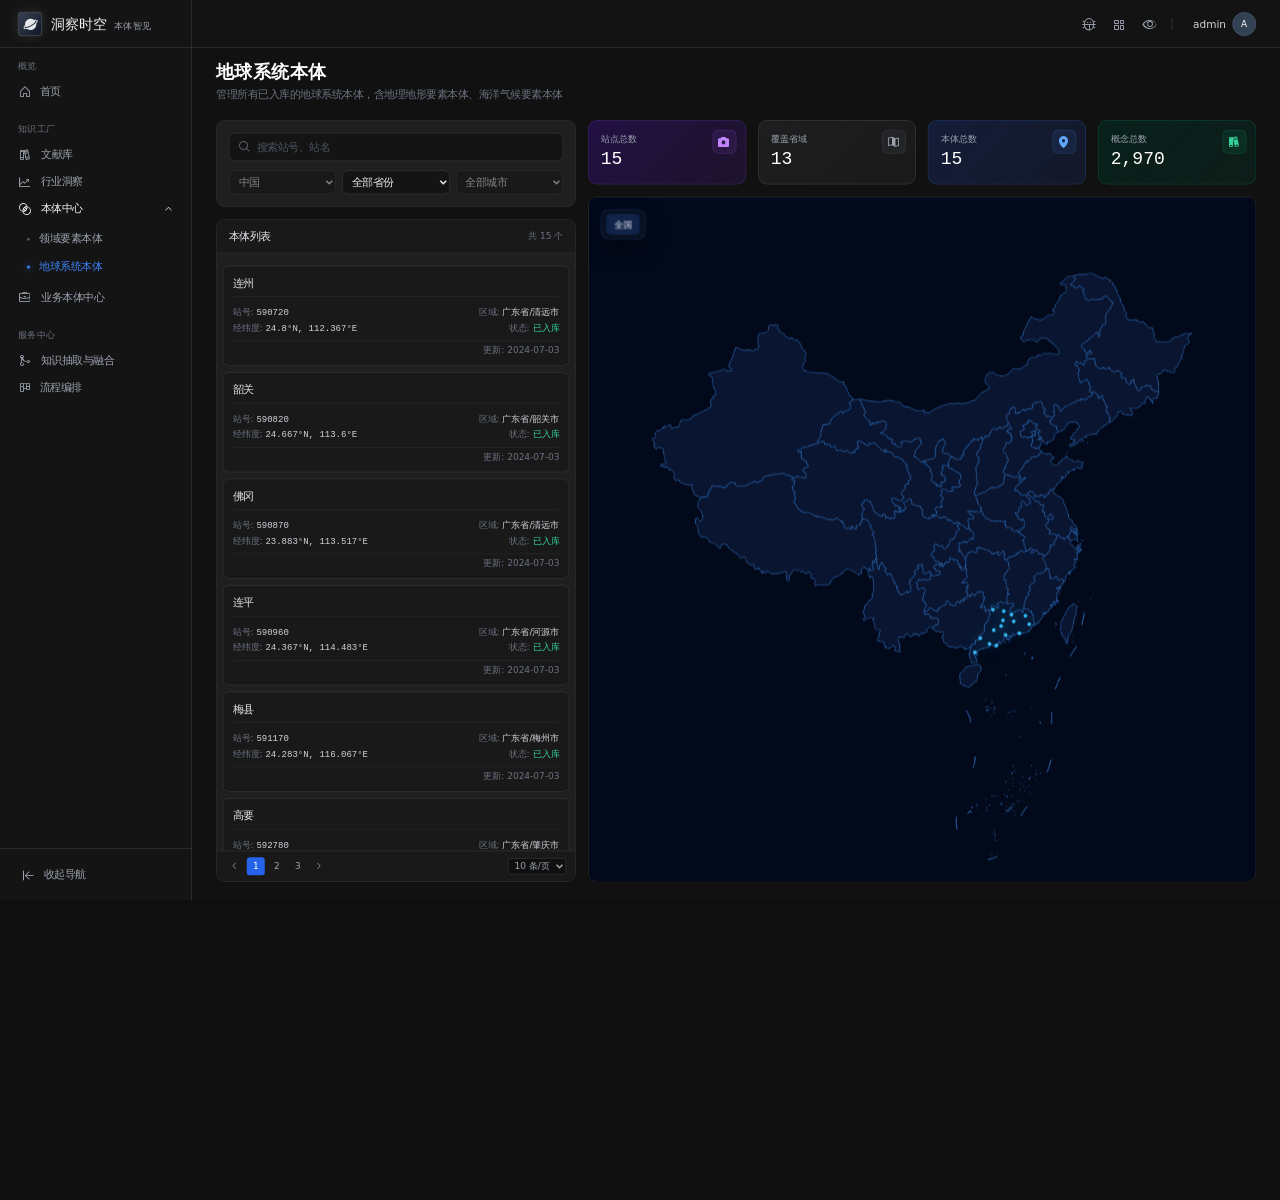
==== commit eeb8d891: "Add files via upload" ====
--- a/geography_ontology/geography_ontology/index.html
+++ b/geography_ontology/geography_ontology/index.html
@@ -996,7 +996,7 @@
                                         <div class="geo-profile-metric-grid">
                                             <div><span>最近湖库类型</span><strong>水库</strong></div>
                                             <div><span>站点至湖库距离</span><strong>3.10 <em>km</em></strong></div>
-                                            <div><span>最近河流</span><strong>湞江</strong></div>
+                                            <div><span>最近河流</span><strong>潖江</strong></div>
                                             <div><span>站点至河流距离</span><strong>0.31 <em>km</em></strong></div>
                                         </div>
                                         <div class="geo-profile-source">数据源：《XXXXXX》-2024 <small>等4个数据集</small></div>
